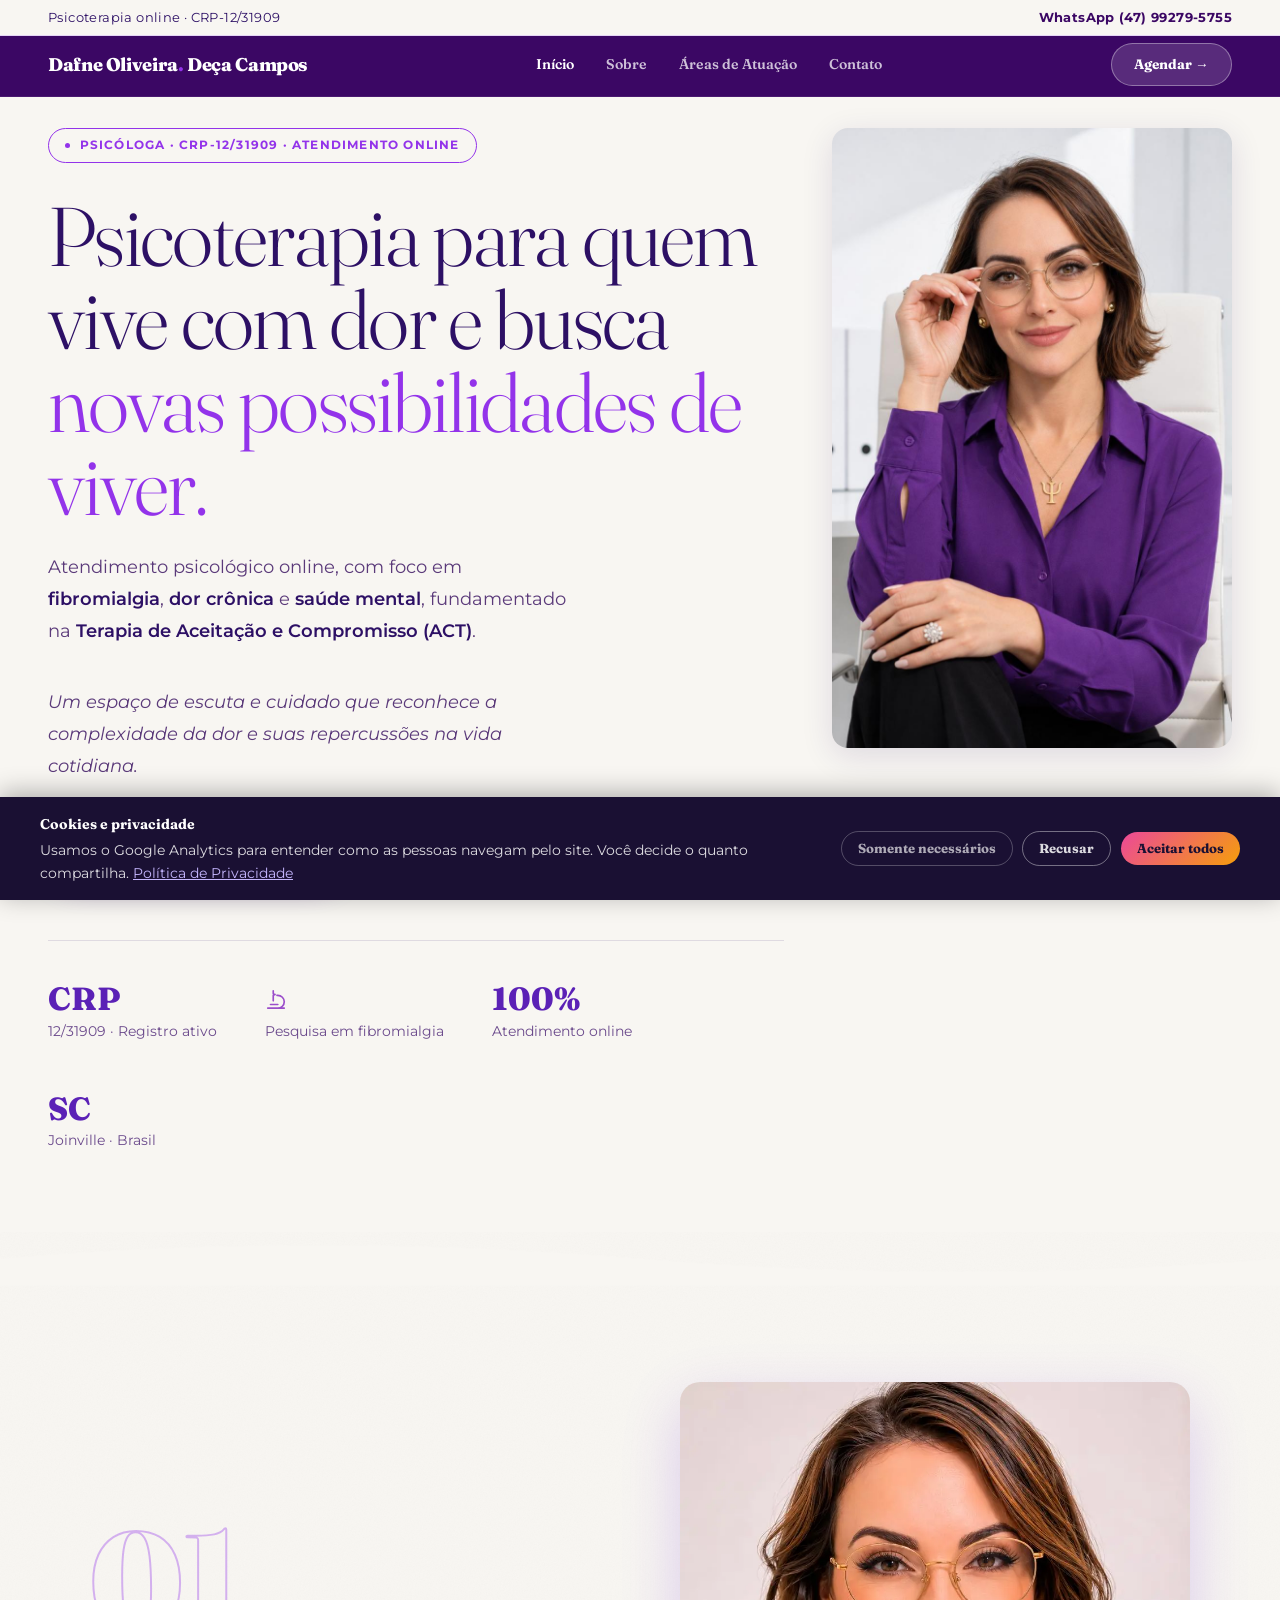
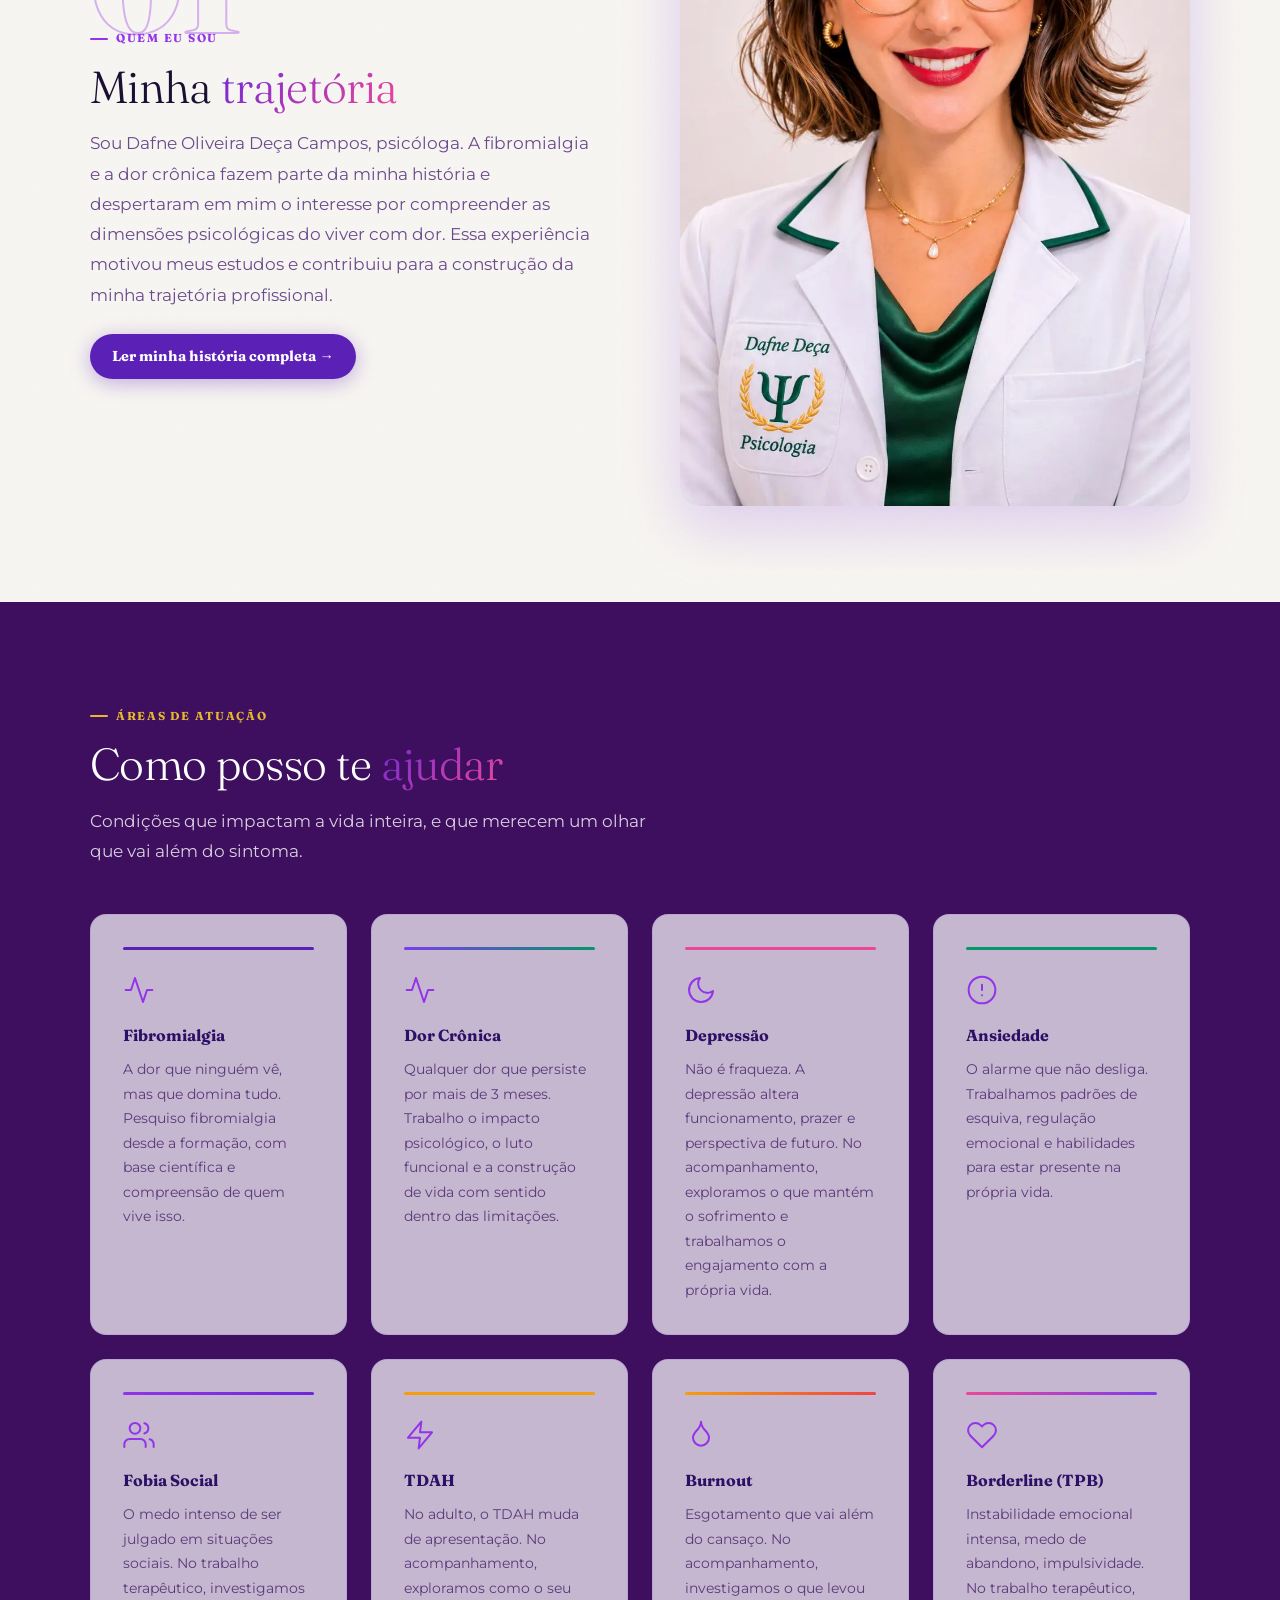
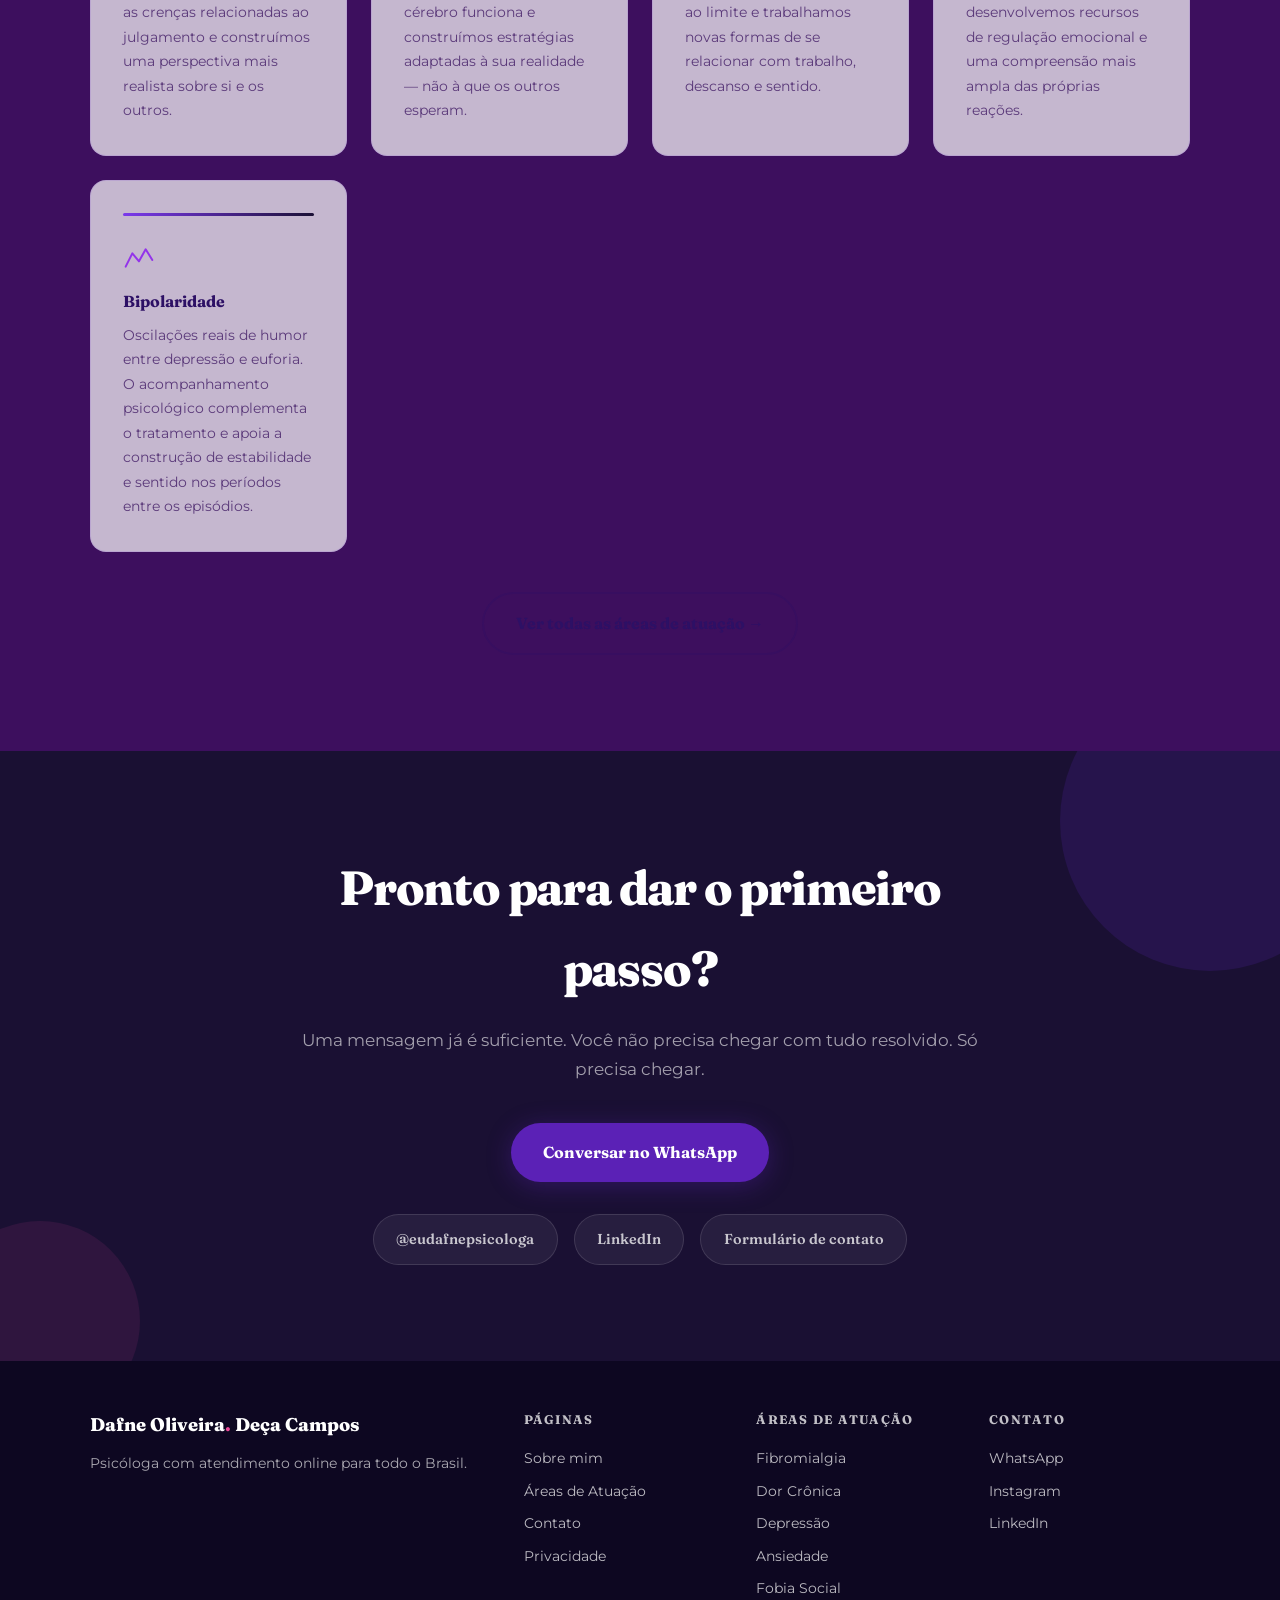
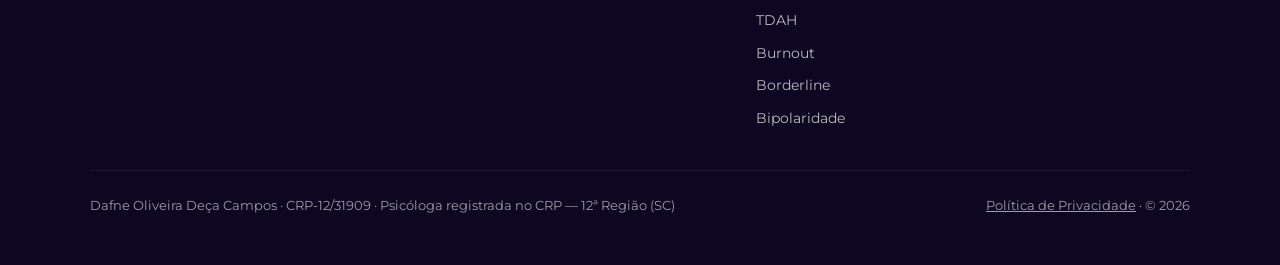
==== index.html @ 9ce2abef "style: coloca em itálico a frase 'Um espaço de escuta...' no hero" ====
<!DOCTYPE html>
<html lang="pt-BR">
<head>
  <!-- Google tag (gtag.js) — Consent Mode v2 (LGPD) -->
  <script>
    window.dataLayer = window.dataLayer || [];
    function gtag(){dataLayer.push(arguments);}
    gtag('consent', 'default', {'analytics_storage': 'denied', 'ad_storage': 'denied', 'wait_for_update': 500});
  </script>
  <script async src="https://www.googletagmanager.com/gtag/js?id=G-C1FVMWD3WG"></script>
  <script>
    gtag('js', new Date());
    gtag('config', 'G-C1FVMWD3WG');
  </script>
  <link rel="icon" type="image/x-icon" href="favicon.ico">
  <link rel="icon" type="image/svg+xml" href="favicon.svg">
  <link rel="icon" type="image/png" sizes="32x32" href="favicon-32x32.png">
  <link rel="icon" type="image/png" sizes="16x16" href="favicon-16x16.png">
  <link rel="apple-touch-icon" sizes="180x180" href="apple-touch-icon.png">
  <meta charset="UTF-8">
  <meta name="viewport" content="width=device-width, initial-scale=1.0">
  <title>Dafne Oliveira Deça Campos — Psicóloga | Dor Crônica e Saúde Mental | Atendimento Online</title>
  <meta name="description" content="Psicóloga com atendimento online para todo o Brasil.">

  <!-- ── SEO / GEO ────────────────────────────────────────── -->
  <meta name="robots" content="index, follow, max-snippet:-1, max-image-preview:large, max-video-preview:-1">
  <link rel="canonical" href="https://www.dafnepsicologa.com.br/">
  <!-- Open Graph -->
  <meta property="og:type" content="website">
  <meta property="og:url" content="https://www.dafnepsicologa.com.br/">
  <meta property="og:title" content="Dafne Oliveira Deça Campos — Psicóloga | Dor Crônica e Saúde Mental | Atendimento Online">
  <meta property="og:description" content="Psicóloga com atendimento online para todo o Brasil.">
  <meta property="og:site_name" content="Dafne Oliveira Deça Campos — Psicóloga">
  <meta property="og:locale" content="pt_BR">
  <meta property="og:image" content="https://www.dafnepsicologa.com.br/images/dafne-hero.jpg">
  <meta property="og:image:width" content="1200">
  <meta property="og:image:height" content="630">
  <meta property="og:image:alt" content="Dafne Oliveira Deça Campos, psicóloga CRP-12/31909">
  <!-- Twitter Card -->
  <meta name="twitter:card" content="summary_large_image">
  <meta name="twitter:title" content="Dafne Oliveira Deça Campos — Psicóloga | Dor Crônica e Saúde Mental | Atendimento Online">
  <meta name="twitter:description" content="Psicóloga com atendimento online para todo o Brasil.">
  <meta name="twitter:image" content="https://www.dafnepsicologa.com.br/images/dafne-hero.jpg">
  <meta name="twitter:image:alt" content="Dafne Oliveira Deça Campos, psicóloga CRP-12/31909">
  <!-- Schema.org JSON-LD -->
  <script type="application/ld+json">
[
  {
    "@context": "https://schema.org",
    "@type": "WebSite",
    "@id": "https://www.dafnepsicologa.com.br/#website",
    "url": "https://www.dafnepsicologa.com.br",
    "name": "Dafne Oliveira Deça Campos — Psicóloga",
    "description": "Psicóloga com atendimento online para todo o Brasil.",
    "inLanguage": "pt-BR",
    "publisher": {
      "@id": "https://www.dafnepsicologa.com.br/#dafne"
    }
  },
  {
    "@context": "https://schema.org",
    "@type": "Person",
    "@id": "https://www.dafnepsicologa.com.br/#dafne",
    "name": "Dafne Oliveira Deça Campos",
    "givenName": "Dafne",
    "familyName": "Deça Campos",
    "jobTitle": "Psicóloga",
    "description": "Psicóloga com atendimento online para todo o Brasil.",
    "url": "https://www.dafnepsicologa.com.br",
    "image": "https://www.dafnepsicologa.com.br/images/dafne-hero.jpg",
    "telephone": "+5547992795755",
    "address": {
      "@type": "PostalAddress",
      "addressLocality": "Joinville",
      "addressRegion": "SC",
      "addressCountry": "BR"
    },
    "areaServed": {
      "@type": "Country",
      "name": "Brasil"
    },
    "knowsAbout": [
      "Fibromialgia",
      "Dor Crônica",
      "Saúde Mental",
      "Depressão",
      "Ansiedade",
      "TDAH",
      "Burnout",
      "Transtorno de Personalidade Borderline",
      "Transtorno Bipolar"
    ],
    "hasCredential": {
      "@type": "EducationalOccupationalCredential",
      "credentialCategory": "CRP-12/31909",
      "recognizedBy": {
        "@type": "Organization",
        "name": "Conselho Regional de Psicologia — 12ª Região"
      }
    },
    "sameAs": [
      "https://www.instagram.com/eudafnepsicologa",
      "https://www.linkedin.com/in/dafne-oliveira-deca-campos"
    ]
  },
  {
    "@context": "https://schema.org",
    "@type": "MedicalBusiness",
    "@id": "https://www.dafnepsicologa.com.br/#consultorio",
    "name": "Dafne Oliveira Deça Campos — Psicóloga",
    "description": "Psicóloga com atendimento online para todo o Brasil.",
    "url": "https://www.dafnepsicologa.com.br",
    "telephone": "+5547992795755",
    "image": "https://www.dafnepsicologa.com.br/images/dafne-hero.jpg",
    "address": {
      "@type": "PostalAddress",
      "addressLocality": "Joinville",
      "addressRegion": "SC",
      "addressCountry": "BR"
    },
    "areaServed": {
      "@type": "Country",
      "name": "Brasil"
    },
    "priceRange": "$$",
    "availableService": [
      {
        "@type": "MedicalTherapy",
        "name": "Atendimento Psicológico Online"
      },
      {
        "@type": "MedicalTherapy",
        "name": "Terapia para Fibromialgia"
      },
      {
        "@type": "MedicalTherapy",
        "name": "Terapia para Dor Crônica"
      },
      {
        "@type": "MedicalTherapy",
        "name": "Terapia para Depressão e Ansiedade"
      }
    ],
    "employee": {
      "@id": "https://www.dafnepsicologa.com.br/#dafne"
    }
  },
  {
    "@context": "https://schema.org",
    "@type": "FAQPage",
    "mainEntity": [
      {
        "@type": "Question",
        "name": "Dafne Oliveira Deça Campos atende online?",
        "acceptedAnswer": {
          "@type": "Answer",
          "text": "Sim. Dafne Oliveira Deça Campos realiza atendimento psicológico online por videochamada para todo o Brasil."
        }
      },
      {
        "@type": "Question",
        "name": "Qual é o CRP da Dafne Oliveira Deça Campos?",
        "acceptedAnswer": {
          "@type": "Answer",
          "text": "CRP-12/31909, ativo desde setembro de 2026, registrado no Conselho Regional de Psicologia — 12ª Região (Santa Catarina)."
        }
      },
      {
        "@type": "Question",
        "name": "Qual é a área de atuação de Dafne Oliveira Deça Campos?",
        "acceptedAnswer": {
          "@type": "Answer",
          "text": "Dafne Oliveira Deça Campos atua com atendimento psicológico online, com foco em fibromialgia, dor crônica, ansiedade, depressão e saúde mental, utilizando abordagem fundamentada na Terapia de Aceitação e Compromisso (ACT)."
        }
      },
      {
        "@type": "Question",
        "name": "Dafne Oliveira Deça Campos trata fibromialgia?",
        "acceptedAnswer": {
          "@type": "Answer",
          "text": "Sim. Dafne Oliveira Deça Campos oferece suporte psicológico especializado para pessoas com fibromialgia, incluindo manejo da dor, fatiga, névoa mental e impacto emocional da condição."
        }
      },
      {
        "@type": "Question",
        "name": "Qual abordagem terapêutica Dafne Oliveira Deça Campos usa?",
        "acceptedAnswer": {
          "@type": "Answer",
          "text": "Dafne Oliveira Deça Campos utiliza a Terapia de Aceitação e Compromisso (ACT), com foco em flexibilidade psicológica, aceitação e ação orientada por valores."
        }
      },
      {
        "@type": "Question",
        "name": "Onde fica o consultório de Dafne Oliveira Deça Campos?",
        "acceptedAnswer": {
          "@type": "Answer",
          "text": "Dafne Oliveira Deça Campos é baseada em Joinville, Santa Catarina, e realiza atendimentos exclusivamente online para todo o Brasil."
        }
      }
    ]
  }
]
</script>
  <link rel="preconnect" href="https://fonts.googleapis.com">
  <link rel="preconnect" href="https://fonts.gstatic.com" crossorigin>
  <link rel="preload" as="style" href="https://fonts.googleapis.com/css2?family=Fraunces:opsz,wght@9..144,300;9..144,400&family=Montserrat:wght@400;500;600&display=swap" onload="this.onload=null;this.rel='stylesheet'">
  <noscript><link rel="stylesheet" href="https://fonts.googleapis.com/css2?family=Fraunces:opsz,wght@9..144,300;9..144,400&family=Montserrat:wght@400;500;600&display=swap"></noscript>
  <link rel="stylesheet" href="css/style.css">
  <style>
    /* ─── HERO ─── */
    .hero {
      min-height: 100vh;
      background: #F8F6F2;
      display: flex; align-items: center;
      padding: 8rem 3rem 5rem;
      position: relative; overflow: hidden;
    }
    .hero::before { display: none; }
    .hero-inner {
      max-width: 1280px; margin: 0 auto; width: 100%;
      position: relative; z-index: 1;
      display: flex; align-items: flex-start; gap: 3rem;
    }
    .hero-content { flex: 1 1 55%; min-width: 0; }
    .hero-photo {
      flex: 0 0 400px; max-width: 400px;
      position: relative;
    }
    .hero-photo-wrap {
      position: relative; z-index: 1;
    }
    .hero-photo-wrap img {
      width: 100%; height: auto; display: block;
      object-fit: cover;
      border-radius: 16px;
      box-shadow: 0 8px 32px rgba(45,16,101,0.12);
    }
    .hero-title-row {
      display: flex; align-items: center; gap: 2rem;
      margin-bottom: 0;
    }
    .hero-title-row h1 { margin-bottom: 1.5rem; }
    .hero-eyebrow {
      display: inline-flex; align-items: center; gap: 0.6rem;
      background: transparent; border: 1.5px solid var(--c-gold);
      color: var(--c-gold); font-size: 0.75rem; font-weight: 700;
      letter-spacing: 0.1em; text-transform: uppercase;
      padding: 0.38rem 1rem; border-radius: 99px; margin-bottom: 2rem;
    }
    .hero-eyebrow::before { content:''; width:5px; height:5px; background:var(--c-gold); border-radius:50%; }
    .hero h1 {
      font-family: var(--f-heading); font-weight: 300;
      font-size: clamp(3.2rem, 6.5vw, 5.5rem);
      letter-spacing: -0.02em; line-height: 1.0;
      color: #2D1065; margin-bottom: 1.5rem;
      max-width: 820px;
    }
    .hero h1 em {
      font-style: normal;
      color: #9333EA;
    }
    .hero-quote {
      font-size: 1.15rem; color: #5B3A7A;
      max-width: 580px; line-height: 1.8; margin-bottom: 2.5rem;
      border-left: 3px solid var(--c-gold);
      padding-left: 1.25rem;
      font-style: italic;
    }
    .hero-actions { display: flex; gap: 1rem; flex-wrap: wrap; margin-bottom: 3.5rem; }
    .hero-stats {
      display: flex; gap: 3rem; flex-wrap: wrap;
      padding-top: 2.5rem;
      border-top: 1px solid rgba(45,16,101,0.12);
    }
    .hero-stat {}
    .hero-stat-num {
      font-family: var(--f-heading); font-weight: 800; font-size: 2rem;
      color: #5B21B6; display: block; line-height: 1.1;
    }
    .hero-stat-label { font-size: 0.85rem; color: #6B4A8C; margin-top: 0.2rem; }
    .hero-sub {
      font-size: 1.1rem; color: #5B3A7A;
      max-width: 520px; line-height: 1.8; margin-bottom: 2.5rem;
    }
    .hero-sub strong { color: #2D1065; font-weight: 600; }

    /* ─── IDENTIDADE ─── */
    .identidade-grid {
      display: grid; grid-template-columns: 1fr 1fr;
      gap: 5rem; align-items: center;
    }
    .identidade-foto picture { display: block; }
    .identidade-foto img {
      width: 100%; height: auto; border-radius: 20px;
      box-shadow: var(--s-lg);
      display: block;
    }
    .big-num {
      font-family: var(--f-heading); font-weight: 800; font-size: 9rem;
      line-height: 1; color: transparent;
      -webkit-text-stroke: 2px var(--c-gold);
      opacity: 0.35;
      user-select: none; margin-bottom: -2rem;
    }
    .identidade-card {
      background: var(--c-white); border-radius: var(--r-lg);
      border: 1px solid var(--c-border); padding: 2.5rem;
      box-shadow: var(--s-sm);
    }
    .identidade-card p { color: var(--c-muted); margin-bottom: 1rem; }
    .identidade-card p:last-child { margin-bottom: 0; }
    .identidade-card strong { color: var(--c-text); }
    .pills-row { margin-top: 1.5rem; display: flex; flex-wrap: wrap; gap: 0.4rem; }

    /* ─── ESPECIALIDADES ─── */
    .esp-grid {
      display: grid; grid-template-columns: repeat(auto-fit, minmax(240px, 1fr));
      gap: 1.5rem; margin-top: 3rem;
    }
    .esp-card {
      background: rgba(255,255,255,0.7);
      border: 1px solid rgba(109,40,217,0.12);
      border-radius: var(--r-md); padding: 2rem;
      transition: transform 0.25s, background 0.25s;
    }
    .esp-card:hover { transform: translateY(-4px); background: rgba(255,255,255,0.95); }
    .esp-icon { width: 2rem; height: 2rem; margin-bottom: 1rem; display: block; color: #9333EA; }
    .esp-title {
      font-family: var(--f-heading); font-weight: 700; font-size: 1rem;
      color: #2D1065; margin-bottom: 0.5rem;
    }
    .esp-desc { font-size: 0.9rem; color: #5B3A7A; line-height: 1.7; }
    .esp-card .pill { margin-top: 1rem; }
    .esp-card:nth-child(1) .esp-icon-bar { background: var(--c-violet); }
    .esp-card:nth-child(2) .esp-icon-bar { background: var(--c-pink); }
    .esp-card:nth-child(3) .esp-icon-bar { background: var(--c-emerald); }
    .esp-card:nth-child(4) .esp-icon-bar { background: var(--c-amber); }
    .esp-icon-bar { height: 3px; border-radius: 2px; margin-bottom: 1.5rem; }

    /* ─── METODOLOGIA TEASER ─── */
    .metod-steps {
      display: grid; grid-template-columns: repeat(5, 1fr);
      gap: 1.5rem; margin-top: 3rem;
    }
    .metod-step { text-align: center; }
    .metod-letter {
      width: 3.5rem; height: 3.5rem; border-radius: 50%;
      display: flex; align-items: center; justify-content: center;
      font-family: var(--f-heading); font-weight: 800; font-size: 1.4rem;
      color: white; margin: 0 auto 1rem;
    }
    .metod-step:nth-child(1) .metod-letter { background: var(--g-primary); }
    .metod-step:nth-child(2) .metod-letter { background: linear-gradient(135deg,#7C3AED,#EC4899); }
    .metod-step:nth-child(3) .metod-letter { background: var(--g-cool); }
    .metod-step:nth-child(4) .metod-letter { background: linear-gradient(135deg,#EC4899,#F59E0B); }
    .metod-step:nth-child(5) .metod-letter { background: var(--g-warm); }
    .metod-word {
      font-family: var(--f-heading); font-weight: 700; font-size: 0.85rem;
      color: var(--c-dark); margin-bottom: 0.3rem;
    }
    .metod-desc { font-size: 0.82rem; color: var(--c-muted); line-height: 1.6; }

    /* ─── STORYTELLING ─── */
    .story-section { background: var(--g-primary); padding: 6rem 3rem; }
    .story-inner {
      max-width: 800px; margin: 0 auto; text-align: center;
    }
    .story-section blockquote {
      font-family: var(--f-heading); font-weight: 700;
      font-size: clamp(1.4rem, 3vw, 2.2rem);
      color: var(--c-white); line-height: 1.4;
      letter-spacing: -0.01em; margin: 2rem 0;
    }
    .story-section blockquote em {
      font-style: normal; color: #FDE68A;
    }
    .story-sub { color: rgba(255,255,255,0.95); font-size: 1rem; }
    .story-sig {
      margin-top: 2.5rem; display: inline-flex; align-items: center; gap: 1rem;
      background: rgba(255,255,255,0.1); border-radius: var(--r-xl);
      padding: 0.75rem 1.5rem;
    }
    .story-sig span { color: var(--c-white); font-family: var(--f-heading); font-weight: 700; font-size: 0.95rem; }
    .story-sig small { color: rgba(255,255,255,0.95); font-size: 0.8rem; display: block; }

    /* ─── CTA ─── */
    .cta-section {
      background: var(--c-dark); padding: 6rem 3rem; text-align: center;
      position: relative; overflow: hidden;
    }
    .cta-section::before {
      content: ''; position: absolute; top: -80px; right: -80px;
      width: 300px; height: 300px; background: rgba(109,40,217,0.15); border-radius: 50%;
    }
    .cta-section::after {
      content: ''; position: absolute; bottom: -60px; left: -60px;
      width: 200px; height: 200px; background: rgba(236,72,153,0.1); border-radius: 50%;
    }
    .cta-inner { max-width: 700px; margin: 0 auto; position: relative; z-index: 1; }
    .cta-section h2 {
      font-family: var(--f-heading); font-weight: 800;
      font-size: clamp(2rem, 4vw, 3rem); letter-spacing: -0.025em;
      color: var(--c-white); margin-bottom: 1rem;
    }
    .cta-section p { color: rgba(255,255,255,0.6); font-size: 1.05rem; margin-bottom: 2.5rem; }
    .cta-links { display: flex; justify-content: center; gap: 1rem; flex-wrap: wrap; }
    .cta-link {
      display: inline-flex; align-items: center; gap: 0.6rem;
      background: rgba(255,255,255,0.06); border: 1px solid rgba(255,255,255,0.12);
      color: rgba(255,255,255,0.75); padding: 0.75rem 1.4rem;
      border-radius: var(--r-xl); text-decoration: none;
      font-family: var(--f-heading); font-weight: 600; font-size: 0.9rem;
      transition: background 0.2s, border-color 0.2s;
    }
    .cta-link:hover { background: rgba(255,255,255,0.1); border-color: rgba(255,255,255,0.25); color: white; }

    /* ─── RESPONSIVE ─── */
    @media (max-width: 860px) {
      .hero { padding: 7rem 1.5rem 4rem; }
      .hero-ribbon-wrap { display: none; }
      /* Hero — foto esconde, texto centralizado */
      .hero-inner { flex-direction: column; gap: 2rem; }
      .hero-photo { display: none; }
      .hero-content { text-align: center; }
      .hero h1 { max-width: 100%; }
      .hero-sub { max-width: 100%; }
      .hero-eyebrow { margin: 0 auto 2rem; }
      .hero-actions { justify-content: center; }
      .hero-stats { justify-content: center; }
      /* Identidade — centraliza texto quando grid empilha */
      .identidade-grid { grid-template-columns: 1fr; gap: 2rem; }
      .identidade-grid > div:first-child { text-align: center; }
      .big-num { font-size: 6rem; text-align: center; }
      .identidade-foto { margin: 0 auto; max-width: 420px; }
      .metod-steps { grid-template-columns: repeat(3,1fr); gap: 1rem; }
      .story-section { padding: 4rem 1.5rem; }
      .cta-section { padding: 4rem 1.5rem; }
    }
    @media (max-width: 600px) {
      .hero-stats { gap: 2rem; }
      .metod-steps { grid-template-columns: 1fr 1fr; }
    }
  </style>
</head>
<body>
<a href="#main-content" class="skip-link">Pular para o conteúdo principal</a>

<!-- TOPBAR -->
<div class="topbar">
  <span>Psicoterapia online · CRP-12/31909</span>
  <a href="https://wa.me/5547992795755">WhatsApp (47) 99279-5755</a>
</div>

<!-- NAV -->
<nav>
  <a href="index.html" class="nav-logo">Dafne Oliveira<span>.</span> Deça Campos</a>
  <button class="nav-hamburger" aria-label="Menu" onclick="this.closest('nav').classList.toggle('nav-open')"><span></span><span></span><span></span></button>
  <div class="nav-links">
    <a href="index.html" class="active">Início</a>
    <a href="sobre.html">Sobre</a>
    <a href="especialidades.html">Áreas de Atuação</a>
    <a href="contato.html">Contato</a>
    <a href="https://wa.me/5547992795755" class="nav-mobile-cta">Agendar consulta →</a>
  </div>
  <a href="https://wa.me/5547992795755" class="nav-cta">Agendar →</a>
</nav>
<main id="main-content" tabindex="-1">

<!-- HERO — STORYTELLING -->
<section class="hero">
  <div class="hero-inner">

    <!-- coluna esquerda: texto -->
    <div class="hero-content">
      <div class="hero-eyebrow">Psicóloga · CRP-12/31909 · Atendimento Online</div>
      <div class="hero-title-row">
        <h1>
          Psicoterapia para quem vive com dor e busca <em>novas possibilidades de viver.</em>
        </h1>
      </div>
      <p class="hero-sub">
        Atendimento psicológico online, com foco em <strong>fibromialgia</strong>, <strong>dor crônica</strong> e <strong>saúde mental</strong>, fundamentado na <strong>Terapia de Aceitação e Compromisso (ACT)</strong>.
      </p>
      <p class="hero-sub">
        <em>Um espaço de escuta e cuidado que reconhece a complexidade da dor e suas repercussões na vida cotidiana.</em>
      </p>
      <div class="hero-actions">
        <a href="https://wa.me/5547992795755" class="btn btn-primary">Quero agendar uma conversa</a>
        <a href="sobre.html" class="btn btn-outline">Minha história →</a>
      </div>
      <div class="hero-stats">
        <div class="hero-stat">
          <span class="hero-stat-num">CRP</span>
          <div class="hero-stat-label">12/31909 · Registro ativo</div>
        </div>
        <div class="hero-stat">
          <span class="hero-stat-num" style="-webkit-text-fill-color:initial;color:#9B4DCA"><svg width="22" height="22" viewBox="0 0 24 24" fill="none" stroke="currentColor" stroke-width="1.8" stroke-linecap="round" stroke-linejoin="round"><path d="M6 18h8M3 22h18M14 22a7 7 0 1 0 0-14h-1"/><path d="M9 14v-3M9 3v3l2 1-2 1v3"/></svg></span>
          <div class="hero-stat-label">Pesquisa em fibromialgia</div>
        </div>
        <div class="hero-stat">
          <span class="hero-stat-num">100%</span>
          <div class="hero-stat-label">Atendimento online</div>
        </div>
        <div class="hero-stat">
          <span class="hero-stat-num">SC</span>
          <div class="hero-stat-label">Joinville · Brasil</div>
        </div>
      </div>
    </div><!-- /hero-content -->

    <!-- coluna direita: foto -->
    <div class="hero-photo">
      <div class="hero-photo-wrap">
        <img
          src="assets/fotos/dafne-foto-profissional-roxa.jpg"
          alt="Dafne Oliveira Deça Campos, psicóloga CRP-12/31909"
          width="400" height="533"
          loading="eager"
        >
      </div>
    </div><!-- /hero-photo -->

  </div><!-- /hero-inner -->
</section>

<!-- WAVE -->
<div class="wave">
  <svg viewBox="0 0 1440 60" fill="none" xmlns="http://www.w3.org/2000/svg" preserveAspectRatio="none">
    <path d="M0,60 L0,30 Q360,0 720,30 Q1080,60 1440,30 L1440,60 Z" fill="#F8F6F2"/>
  </svg>
</div>

<!-- QUEM É DAFNE -->
<section class="section" id="sobre">
  <div class="section-inner">
    <div class="identidade-grid">
      <div>
        <div class="big-num">01</div>
        <span class="section-tag">Quem eu sou</span>
        <h2 class="section-title">Minha <em>trajetória</em></h2>
        <p style="color:var(--c-muted); margin-bottom:1.5rem; font-size:1.05rem; line-height:1.8;">
          Sou Dafne Oliveira Deça Campos, psicóloga. A fibromialgia e a dor crônica fazem parte da minha história e despertaram em mim o interesse por compreender as dimensões psicológicas do viver com dor. Essa experiência motivou meus estudos e contribuiu para a construção da minha trajetória profissional.
        </p>
        <a href="sobre.html" class="btn btn-violet btn-sm">Ler minha história completa →</a>
      </div>
      <div class="identidade-foto">
        <picture>
          <source srcset="images/dafne-hero.webp" type="image/webp">
          <img src="images/dafne-hero.jpg" alt="Dafne Oliveira Deça Campos, psicóloga com foco em fibromialgia e dor crônica" width="901" height="1280">
        </picture>
      </div>
    </div>
  </div>
</section>

<!-- ESPECIALIDADES -->
<section class="section section-dark" style="background:#3D0F5E">
  <div class="section-inner">
    <span class="section-tag">Áreas de Atuação</span>
    <h2 class="section-title">Como posso te <em>ajudar</em></h2>
    <p class="section-body" style="max-width:560px">Condições que impactam a vida inteira, e que merecem um olhar que vai além do sintoma.</p>
    <div class="esp-grid">
      <div class="esp-card">
        <div class="esp-icon-bar"></div>
        <span class="esp-icon"><svg viewBox="0 0 24 24" fill="none" stroke="currentColor" stroke-width="1.5" stroke-linecap="round" stroke-linejoin="round"><polyline points="22 12 18 12 15 21 9 3 6 12 2 12"/></svg></span>
        <div class="esp-title">Fibromialgia</div>
        <p class="esp-desc">A dor que ninguém vê, mas que domina tudo. Pesquiso fibromialgia desde a formação, com base científica e compreensão de quem vive isso.</p>
      </div>
      <div class="esp-card">
        <div class="esp-icon-bar" style="background:linear-gradient(135deg,#7C3AED,#059669)"></div>
        <span class="esp-icon"><svg viewBox="0 0 24 24" fill="none" stroke="currentColor" stroke-width="1.5" stroke-linecap="round" stroke-linejoin="round"><path d="M22 12h-4l-3 9L9 3l-3 9H2"/></svg></span>
        <div class="esp-title">Dor Crônica</div>
        <p class="esp-desc">Qualquer dor que persiste por mais de 3 meses. Trabalho o impacto psicológico, o luto funcional e a construção de vida com sentido dentro das limitações.</p>
      </div>
      <div class="esp-card">
        <div class="esp-icon-bar" style="background:var(--c-pink)"></div>
        <span class="esp-icon"><svg viewBox="0 0 24 24" fill="none" stroke="currentColor" stroke-width="1.5" stroke-linecap="round" stroke-linejoin="round"><path d="M21 12.79A9 9 0 1 1 11.21 3 7 7 0 0 0 21 12.79z"/></svg></span>
        <div class="esp-title">Depressão</div>
        <p class="esp-desc">Não é fraqueza. A depressão altera funcionamento, prazer e perspectiva de futuro. No acompanhamento, exploramos o que mantém o sofrimento e trabalhamos o engajamento com a própria vida.</p>
      </div>
      <div class="esp-card">
        <div class="esp-icon-bar" style="background:var(--c-emerald)"></div>
        <span class="esp-icon"><svg viewBox="0 0 24 24" fill="none" stroke="currentColor" stroke-width="1.5" stroke-linecap="round" stroke-linejoin="round"><circle cx="12" cy="12" r="10"/><line x1="12" y1="8" x2="12" y2="12"/><line x1="12" y1="16" x2="12.01" y2="16"/></svg></span>
        <div class="esp-title">Ansiedade</div>
        <p class="esp-desc">O alarme que não desliga. Trabalhamos padrões de esquiva, regulação emocional e habilidades para estar presente na própria vida.</p>
      </div>
      <div class="esp-card">
        <div class="esp-icon-bar" style="background:linear-gradient(135deg,#9333EA,#6D28D9)"></div>
        <span class="esp-icon"><svg viewBox="0 0 24 24" fill="none" stroke="currentColor" stroke-width="1.5" stroke-linecap="round" stroke-linejoin="round"><path d="M17 21v-2a4 4 0 0 0-4-4H5a4 4 0 0 0-4 4v2"/><circle cx="9" cy="7" r="4"/><path d="M23 21v-2a4 4 0 0 0-3-3.87"/><path d="M16 3.13a4 4 0 0 1 0 7.75"/></svg></span>
        <div class="esp-title">Fobia Social</div>
        <p class="esp-desc">O medo intenso de ser julgado em situações sociais. No trabalho terapêutico, investigamos as crenças relacionadas ao julgamento e construímos uma perspectiva mais realista sobre si e os outros.</p>
      </div>
      <div class="esp-card">
        <div class="esp-icon-bar" style="background:var(--c-amber)"></div>
        <span class="esp-icon"><svg viewBox="0 0 24 24" fill="none" stroke="currentColor" stroke-width="1.5" stroke-linecap="round" stroke-linejoin="round"><polygon points="13 2 3 14 12 14 11 22 21 10 12 10 13 2"/></svg></span>
        <div class="esp-title">TDAH</div>
        <p class="esp-desc">No adulto, o TDAH muda de apresentação. No acompanhamento, exploramos como o seu cérebro funciona e construímos estratégias adaptadas à sua realidade — não à que os outros esperam.</p>
      </div>
      <div class="esp-card">
        <div class="esp-icon-bar" style="background:linear-gradient(135deg,#F59E0B,#EF4444)"></div>
        <span class="esp-icon"><svg viewBox="0 0 24 24" fill="none" stroke="currentColor" stroke-width="1.5" stroke-linecap="round" stroke-linejoin="round"><path d="M12 2c0 6-6 7-6 12a6 6 0 0 0 12 0c0-5-6-6-6-12z"/></svg></span>
        <div class="esp-title">Burnout</div>
        <p class="esp-desc">Esgotamento que vai além do cansaço. No acompanhamento, investigamos o que levou ao limite e trabalhamos novas formas de se relacionar com trabalho, descanso e sentido.</p>
      </div>
      <div class="esp-card">
        <div class="esp-icon-bar" style="background:linear-gradient(135deg,#EC4899,#7C3AED)"></div>
        <span class="esp-icon"><svg viewBox="0 0 24 24" fill="none" stroke="currentColor" stroke-width="1.5" stroke-linecap="round" stroke-linejoin="round"><path d="M20.84 4.61a5.5 5.5 0 0 0-7.78 0L12 5.67l-1.06-1.06a5.5 5.5 0 0 0-7.78 7.78l1.06 1.06L12 21.23l7.78-7.78 1.06-1.06a5.5 5.5 0 0 0 0-7.78z"/></svg></span>
        <div class="esp-title">Borderline (TPB)</div>
        <p class="esp-desc">Instabilidade emocional intensa, medo de abandono, impulsividade. No trabalho terapêutico, desenvolvemos recursos de regulação emocional e uma compreensão mais ampla das próprias reações.</p>
      </div>
      <div class="esp-card">
        <div class="esp-icon-bar" style="background:linear-gradient(135deg,#7C3AED,#1A1033)"></div>
        <span class="esp-icon"><svg viewBox="0 0 24 24" fill="none" stroke="currentColor" stroke-width="1.5" stroke-linecap="round" stroke-linejoin="round"><polyline points="2 20 7 10 12 16 17 7 22 15"/></svg></span>
        <div class="esp-title">Bipolaridade</div>
        <p class="esp-desc">Oscilações reais de humor entre depressão e euforia. O acompanhamento psicológico complementa o tratamento e apoia a construção de estabilidade e sentido nos períodos entre os episódios.</p>
      </div>
    </div>
    <div style="text-align:center; margin-top:2.5rem;">
      <a href="especialidades.html" class="btn btn-outline">Ver todas as áreas de atuação →</a>
    </div>
  </div>
</section>

<!-- CTA FINAL -->
<section class="cta-section">
  <div class="cta-inner">
    <h2>Pronto para dar o primeiro passo?</h2>
    <p>Uma mensagem já é suficiente. Você não precisa chegar com tudo resolvido. Só precisa chegar.</p>
    <a href="https://wa.me/5547992795755" class="btn btn-primary" style="margin-bottom:2rem; display:inline-flex;">
      Conversar no WhatsApp
    </a>
    <div class="cta-links">
      <a href="https://www.instagram.com/eudafnepsicologa/" class="cta-link">@eudafnepsicologa</a>
      <a href="https://linkedin.com/in/dafne-oliveira-deca-campos" class="cta-link">LinkedIn</a>
      <a href="contato.html" class="cta-link">Formulário de contato</a>
    </div>
  </div>
</section>

<!-- FOOTER -->
</main>
<footer>
  <div class="footer-inner">
    <div>
      <span class="footer-brand">Dafne Oliveira<span>.</span> Deça Campos</span>
      <p class="footer-desc">Psicóloga com atendimento online para todo o Brasil.</p>
    </div>
    <div class="footer-col">
      <h3>Páginas</h3>
      <a href="sobre.html">Sobre mim</a>
      <a href="especialidades.html">Áreas de Atuação</a>
      <a href="contato.html">Contato</a>
      <a href="privacidade.html">Privacidade</a>
    </div>
    <div class="footer-col">
      <h3>Áreas de Atuação</h3>
      <a href="especialidades.html#fibromialgia">Fibromialgia</a>
      <a href="especialidades.html#dor-cronica">Dor Crônica</a>
      <a href="especialidades.html#depressao">Depressão</a>
      <a href="especialidades.html#ansiedade">Ansiedade</a>
      <a href="especialidades.html#fobia-social">Fobia Social</a>
      <a href="especialidades.html#tdah">TDAH</a>
      <a href="especialidades.html#burnout">Burnout</a>
      <a href="especialidades.html#personalidade-tpb">Borderline</a>
      <a href="especialidades.html#bipolaridade">Bipolaridade</a>
    </div>
    <div class="footer-col">
      <h3>Contato</h3>
      <a href="https://wa.me/5547992795755">WhatsApp</a>
      <a href="https://www.instagram.com/eudafnepsicologa/">Instagram</a>
      <a href="https://linkedin.com/in/dafne-oliveira-deca-campos">LinkedIn</a>
    </div>
  </div>
  <div class="footer-bottom">
    <span class="footer-crp">Dafne Oliveira Deça Campos · CRP-12/31909 · Psicóloga registrada no CRP — 12ª Região (SC)</span>
    <span class="footer-crp"><a href="privacidade.html" style="color:inherit; text-decoration:underline">Política de Privacidade</a> · © 2026</span>
  </div>
</footer>

<script type="speculationrules">{"prefetch":[{"source":"document","where":{"href_matches":"/*.html"},"eagerness":"moderate"}]}</script>
<script>document.querySelectorAll(".nav-links a").forEach(a=>a.addEventListener("click",()=>a.closest("nav").classList.remove("nav-open")));</script>
  <script src="js/cookie-consent.js" defer></script>
  <script src="js/analytics-events.js" defer></script>
</body>
</html>
---- css/style.css ----
/* ═══════════════════════════════════════════════════════════
   SISTEMA DE DESIGN — DAFNE DEÇA
   Use estas variáveis em TODOS os materiais:
   site · posts · PDFs · apresentações · e-mails · stories
   ═══════════════════════════════════════════════════════════ */
:root {
  /* CORES PRINCIPAIS */
  --c-violet:   #5B21B6;   /* roxo fibromialgia */
  --c-pink:     #EC4899;   /* calor, conexão, humanidade */
  --c-emerald:  #059669;   /* saúde, crescimento, esperança */
  --c-amber:    #F59E0B;   /* energia, atenção, destaque */

  /* CORES NEUTRAS */
  --c-dark:     #1A1033;   /* fundo escuro */
  --c-bg:       #F8F6F2;   /* branco gelo — papel */
  --c-surface:  #EDE9FF;   /* lilás suave para cards */
  --c-text:     #2D1065;   /* texto principal roxo escuro */
  --c-muted:    #6B4A8C;   /* texto secundário */
  --c-border:   #E5D5F5;   /* bordas */
  --c-white:    #FFFFFF;
  --c-gold:     #9333EA;   /* roxo destaque (era dourado) */

  /* GRADIENTES */
  --g-primary:  linear-gradient(135deg, #5B21B6 0%, #7C3AED 100%);
  --g-warm:     linear-gradient(135deg, #EC4899 0%, #F59E0B 100%);
  --g-cool:     linear-gradient(135deg, #6D28D9 0%, #EC4899 100%);
  --g-dark:     linear-gradient(160deg, #1A1033 0%, #0D0721 100%);
  --g-hero:     linear-gradient(160deg, #0D0721 0%, #1A0A3B 50%, #1A1033 100%);

  /* TIPOGRAFIA */
  --f-heading:  'Fraunces', Georgia, serif;
  --f-body:     'Montserrat', system-ui, sans-serif;

  /* ESPAÇAMENTO */
  --r-sm:  8px;
  --r-md:  16px;
  --r-lg:  24px;
  --r-xl:  40px;

  /* SOMBRAS */
  --s-sm:  0 2px 8px rgba(109,40,217,.10);
  --s-md:  0 8px 32px rgba(109,40,217,.15);
  --s-lg:  0 20px 60px rgba(109,40,217,.20);
}

/* ─── RESET ─── */
*, *::before, *::after { box-sizing: border-box; margin: 0; padding: 0; }
html { scroll-behavior: smooth; }
body {
  font-family: var(--f-body);
  background-color: var(--c-bg);
  background-image: url("data:image/svg+xml,%3Csvg xmlns='http://www.w3.org/2000/svg' width='200' height='200'%3E%3Cfilter id='n'%3E%3CfeTurbulence type='fractalNoise' baseFrequency='0.72' numOctaves='4' stitchTiles='stitch'/%3E%3CfeColorMatrix type='saturate' values='0'/%3E%3C/filter%3E%3Crect width='200' height='200' filter='url(%23n)' opacity='0.038'/%3E%3C/svg%3E");
  color: var(--c-text);
  line-height: 1.7;
  overflow-x: hidden;
}
img { max-width: 100%; display: block; }
a { color: inherit; }

/* ─── SKIP TO CONTENT (acessibilidade) ─── */
.skip-link {
  position: absolute;
  width: 1px; height: 1px;
  padding: 0; margin: -1px;
  overflow: hidden;
  clip: rect(0, 0, 0, 0);
  white-space: nowrap;
  border: 0;
  z-index: 999;
  background: var(--c-violet);
  color: var(--c-white);
  font-family: var(--f-heading);
  font-weight: 700;
  font-size: 0.9rem;
  text-decoration: none;
  border-radius: var(--r-sm);
}
.skip-link:focus {
  position: fixed;
  top: 0.75rem; left: 0.75rem;
  width: auto; height: auto;
  overflow: visible;
  clip: auto;
  white-space: normal;
  padding: 0.5rem 1.25rem;
}

/* ─── NAV ─── */
.nav-mobile-cta { display: none; }
/* ── TOPBAR ─────────────────────────────────────────────── */
.topbar {
  position: fixed; top: 0; left: 0; right: 0; z-index: 101;
  background: var(--c-bg);
  color: var(--c-text);
  font-size: 0.82rem; letter-spacing: 0.03em;
  padding: 0.4rem 3rem;
  display: flex; justify-content: space-between; align-items: center;
  border-bottom: 1px solid var(--c-border);
}
.topbar a { color: #3B0764; text-decoration: none; transition: color 0.2s; font-weight: 700; }
.topbar a:hover { color: var(--c-violet); }
@media (max-width: 900px) { .topbar { display: none; } }

nav {
  position: fixed; top: 33px; left: 0; right: 0; z-index: 100;
  display: flex; justify-content: space-between; align-items: center;
  padding: 0.65rem 3rem;
  background: #3B0764;
  border-bottom: 1px solid rgba(255,255,255,0.08);
}
.nav-logo {
  font-family: var(--f-heading); font-weight: 800; font-size: 1.15rem;
  color: #fff; text-decoration: none; letter-spacing: -0.02em;
}
.nav-logo span { color: var(--c-gold); }
.nav-links { display: flex; align-items: center; gap: 2rem; }
.nav-links a {
  font-family: var(--f-heading); font-size: 0.88rem; font-weight: 600;
  color: rgba(255,255,255,0.75); text-decoration: none;
  transition: color 0.2s;
}
.nav-links a:hover, .nav-links a.active { color: #fff; }
.nav-cta {
  background: rgba(255,255,255,0.15); color: #fff;
  border: 1px solid rgba(255,255,255,0.35);
  padding: 0.55rem 1.4rem; border-radius: var(--r-xl);
  text-decoration: none; font-family: var(--f-heading);
  font-weight: 700; font-size: 0.85rem;
  transition: opacity 0.2s, transform 0.2s, background 0.2s;
  white-space: nowrap;
}
.nav-cta:hover { opacity: 0.88; transform: translateY(-1px); }

/* ─── BOTÕES ─── */
.btn {
  display: inline-flex; align-items: center; gap: 0.5rem;
  padding: 1rem 2rem; border-radius: var(--r-xl);
  font-family: var(--f-heading); font-weight: 700; font-size: 1rem;
  text-decoration: none; cursor: pointer; border: none;
  transition: transform 0.2s, box-shadow 0.2s, opacity 0.2s;
}
.btn:hover { transform: translateY(-2px); }
.btn-primary {
  background: #5B21B6; color: #fff;
  box-shadow: 0 4px 24px rgba(91,33,182,0.35);
}
.btn-primary:hover { box-shadow: 0 8px 32px rgba(91,33,182,0.50); }
.btn-outline {
  background: transparent; border: 2px solid rgba(45,16,101,0.3);
  color: #2D1065;
}
.btn-outline:hover { border-color: rgba(45,16,101,0.6); }
.btn-violet {
  background: #5B21B6; color: #fff;
  box-shadow: 0 4px 20px rgba(91,33,182,0.35);
}
.btn-sm { padding: 0.65rem 1.4rem; font-size: 0.9rem; }

/* ─── SEÇÕES ─── */
.section { padding: 6rem 3rem; }
.section-dark { background: var(--c-dark); }
.section-inner { max-width: 1100px; margin: 0 auto; }
.section-tag {
  font-family: var(--f-heading); font-weight: 700; font-size: 0.72rem;
  letter-spacing: 0.15em; text-transform: uppercase; color: var(--c-gold);
  margin-bottom: 0.75rem; display: inline-flex; align-items: center; gap: 0.5rem;
}
.section-tag::before {
  content: '';
  display: inline-block; width: 18px; height: 2px;
  background: var(--c-gold); border-radius: 2px; flex-shrink: 0;
}
.section-dark .section-tag { color: #E5B830; }
.section-dark .section-tag::before { background: #E5B830; }
.section-title {
  font-family: var(--f-heading); font-weight: 300;
  font-size: clamp(1.9rem, 3.5vw, 2.8rem);
  letter-spacing: -0.015em; line-height: 1.15;
  color: var(--c-dark); margin-bottom: 1rem;
}
.section-dark .section-title { color: var(--c-white); }
.section-title em {
  font-style: normal;
  background: var(--g-cool);
  -webkit-background-clip: text; -webkit-text-fill-color: transparent;
  background-clip: text;
}
.section-body { font-size: 1.05rem; color: var(--c-muted); line-height: 1.8; }
.section-dark .section-body { color: rgba(255,255,255,0.80); }
.center { text-align: center; }
.center .section-body { max-width: 600px; margin: 0 auto; }

/* ─── WAVE DIVIDER ─── */
.wave { display: block; width: 100%; overflow: hidden; line-height: 0; }
.wave svg { display: block; width: 100%; }

/* ─── PAGE HEADER (inner pages) ─── */
.page-header {
  background: var(--g-hero);
  padding: 9rem 3rem 5rem;
  text-align: center;
  position: relative; overflow: hidden;
}
.page-header::before {
  content: '';
  position: absolute; top: -150px; right: -150px;
  width: 500px; height: 500px;
  background: radial-gradient(circle, rgba(109,40,217,0.3) 0%, transparent 70%);
  pointer-events: none;
}
.page-header h1 {
  font-family: var(--f-heading); font-weight: 300;
  font-size: clamp(2.2rem, 5vw, 4rem);
  letter-spacing: -0.015em; color: var(--c-white);
  margin-bottom: 1rem;
}
.page-header p { color: rgba(255,255,255,0.65); font-size: 1.15rem; max-width: 600px; margin: 0 auto; }

/* ─── FOOTER ─── */
footer {
  background: #0D0721;
  color: rgba(255,255,255,0.65);
  padding: 3rem;
  font-size: 0.85rem;
}
.footer-inner {
  max-width: 1100px; margin: 0 auto;
  display: grid; grid-template-columns: 2fr 1fr 1fr 1fr;
  gap: 2rem;
}
.footer-brand {
  font-family: var(--f-heading); font-weight: 800; font-size: 1.15rem;
  color: var(--c-white); display: block; margin-bottom: 0.75rem;
}
.footer-brand span { color: var(--c-pink); }
.footer-desc { color: rgba(255,255,255,0.65); font-size: 0.9rem; line-height: 1.6; }
.footer-col h3 {
  font-family: var(--f-heading); font-weight: 700; font-size: 0.78rem;
  letter-spacing: 0.1em; text-transform: uppercase;
  color: rgba(255,255,255,0.75); margin-bottom: 1rem;
}
.footer-col a {
  display: block; color: rgba(255,255,255,0.72); text-decoration: none;
  font-size: 0.9rem; margin-bottom: 0.5rem; transition: color 0.2s;
}
.footer-col a:hover { color: var(--c-pink); }
.footer-bottom {
  max-width: 1100px; margin: 2rem auto 0;
  padding-top: 1.5rem; border-top: 1px solid rgba(255,255,255,0.07);
  display: flex; justify-content: space-between; align-items: center;
  flex-wrap: wrap; gap: 0.5rem;
}
.footer-crp { color: rgba(255,255,255,0.60); font-size: 0.8rem; }

/* ─── PILL / TAG ─── */
.pill {
  display: inline-block; padding: 0.3rem 0.9rem;
  border-radius: var(--r-xl); font-family: var(--f-heading);
  font-weight: 700; font-size: 0.78rem;
}
.pill-violet { background: rgba(109,40,217,0.1); color: var(--c-violet); }
.pill-pink   { background: rgba(236,72,153,0.1); color: var(--c-pink); }
.pill-green  { background: rgba(5,150,105,0.1);  color: var(--c-emerald); }
.pill-amber  { background: rgba(245,158,11,0.1); color: #B45309; }

/* ─── HAMBURGER ─── */
.nav-hamburger {
  display: none;
  flex-direction: column;
  justify-content: center;
  gap: 5px;
  background: none;
  border: none;
  cursor: pointer;
  padding: 6px;
  flex-shrink: 0;
}
.nav-hamburger span {
  display: block;
  width: 24px;
  height: 2px;
  background: var(--c-white);
  border-radius: 2px;
  transition: transform 0.3s, opacity 0.3s;
}
nav.nav-open .nav-hamburger span:nth-child(1) { transform: translateY(7px) rotate(45deg); }
nav.nav-open .nav-hamburger span:nth-child(2) { opacity: 0; }
nav.nav-open .nav-hamburger span:nth-child(3) { transform: translateY(-7px) rotate(-45deg); }

/* ─── RESPONSIVE — TABLET / MOBILE ─── */
@media (max-width: 900px) {
  /* NAV — mantém position:fixed; dropdown é absolute relativo ao nav fixo */
  nav { padding: 0.9rem 1.5rem; overflow: visible; top: 0; }
  .nav-logo { font-size: 0.95rem; min-width: 0; overflow: hidden; text-overflow: ellipsis; white-space: nowrap; flex: 1; }
  .nav-hamburger { display: flex; flex-shrink: 0; margin-left: 0.75rem; }
  .nav-cta { display: none; }
  .nav-links {
    display: none;
    position: absolute; top: 100%; left: 0; right: 0;
    background: rgba(13,7,33,0.98);
    backdrop-filter: blur(16px);
    flex-direction: column;
    padding: 0.5rem 1.5rem 1.5rem;
    gap: 0;
    border-top: 1px solid rgba(255,255,255,0.07);
    box-shadow: 0 8px 32px rgba(0,0,0,0.4);
  }
  nav.nav-open .nav-links { display: flex; }
  .nav-links a {
    padding: 0.85rem 0;
    border-bottom: 1px solid rgba(255,255,255,0.06);
    font-size: 1rem;
  }
  .nav-links a:last-child { border-bottom: none; }
  .nav-mobile-cta {
    display: none;
    margin-top: 1rem;
    background: var(--g-warm); color: #1A1033 !important;
    padding: 0.75rem 1.25rem; border-radius: var(--r-xl);
    font-family: var(--f-heading); font-weight: 700; font-size: 0.95rem;
    text-align: center; text-decoration: none;
  }

  /* SEÇÕES */
  .section { padding: 4rem 1.25rem; }
  .page-header { padding: 7.5rem 1.25rem 3.5rem; }
  .page-header h1 { font-size: clamp(1.8rem, 6vw, 2.8rem); }
  .page-header p { font-size: 1rem; }

  /* FOOTER */
  .footer-inner { grid-template-columns: 1fr 1fr; gap: 1.5rem; }
  .footer-bottom { flex-direction: column; text-align: center; gap: 0.4rem; }
  footer { padding: 2.5rem 1.25rem; }
}

/* ─── RESPONSIVE — MOBILE PEQUENO ─── */
@media (max-width: 480px) {
  /* Nav-mobile-cta visível no dropdown */
  .nav-mobile-cta { display: block; }

  /* Tipografia */
  .section-title { font-size: clamp(1.6rem, 7vw, 2.2rem); }

  /* Botões — evita overflow de texto */
  .btn { font-size: 0.9rem; padding: 0.85rem 1.5rem; white-space: nowrap; }
  .btn-sm { padding: 0.6rem 1.1rem; font-size: 0.82rem; }

  /* Footer em coluna única */
  .footer-inner { grid-template-columns: 1fr; }
  .footer-bottom { font-size: 0.75rem; }
  /* Footer centering */
  .footer-inner > div:first-child { text-align: center; }
  .footer-col { text-align: center; }
  /* Privacy link: mais visível no mobile */
  .footer-crp a { color: rgba(255,255,255,0.80); }

  /* Botões em tela cheia no mobile */
  .hero-actions { flex-direction: column; }
  .hero-actions .btn { width: 100%; justify-content: center; }

  /* Stats do hero em 2 colunas */
  .hero-stats { gap: 1.5rem; }
}

/* ── COOKIE CONSENT BANNER ─────────────────────────────── */
#cookie-consent-banner {
  position: fixed; bottom: 0; left: 0; right: 0; z-index: 9999;
  background: var(--c-dark); color: var(--c-white);
  padding: 1rem 1.5rem;
  box-shadow: 0 -4px 24px rgba(0,0,0,0.3);
  font-family: var(--f-body);
}
.ccb-inner {
  max-width: 1200px; margin: 0 auto;
  display: flex; align-items: center; gap: 1.5rem; flex-wrap: wrap;
}
.ccb-text {
  flex: 1; font-size: 0.875rem; line-height: 1.6; color: rgba(255,255,255,0.85);
}
.ccb-text strong {
  display: block; color: #fff; font-family: var(--f-heading);
  font-weight: 700; margin-bottom: 0.25rem;
}
.ccb-text a { color: #C4B5FD; text-decoration: underline; }
.ccb-actions { display: flex; gap: 0.6rem; flex-shrink: 0; flex-wrap: wrap; align-items: center; }
.ccb-btn {
  padding: 0.55rem 1rem; border: none; border-radius: var(--r-xl);
  font-family: var(--f-heading); font-weight: 700; font-size: 0.82rem;
  cursor: pointer; transition: opacity 0.2s; white-space: nowrap;
}
.ccb-btn:hover { opacity: 0.82; }
.ccb-necessary {
  background: transparent; border: 1.5px solid rgba(255,255,255,0.25);
  color: rgba(255,255,255,0.65);
}
.ccb-reject {
  background: transparent; border: 1.5px solid rgba(255,255,255,0.4);
  color: rgba(255,255,255,0.85);
}
.ccb-accept {
  background: var(--g-warm); color: #1A1033;
}
@media (max-width: 680px) {
  .ccb-inner { flex-direction: column; align-items: flex-start; gap: 1rem; }
  .ccb-actions { width: 100%; flex-wrap: nowrap; }
  .ccb-btn { flex: 1; text-align: center; padding: 0.6rem 0.5rem; font-size: 0.78rem; }
}
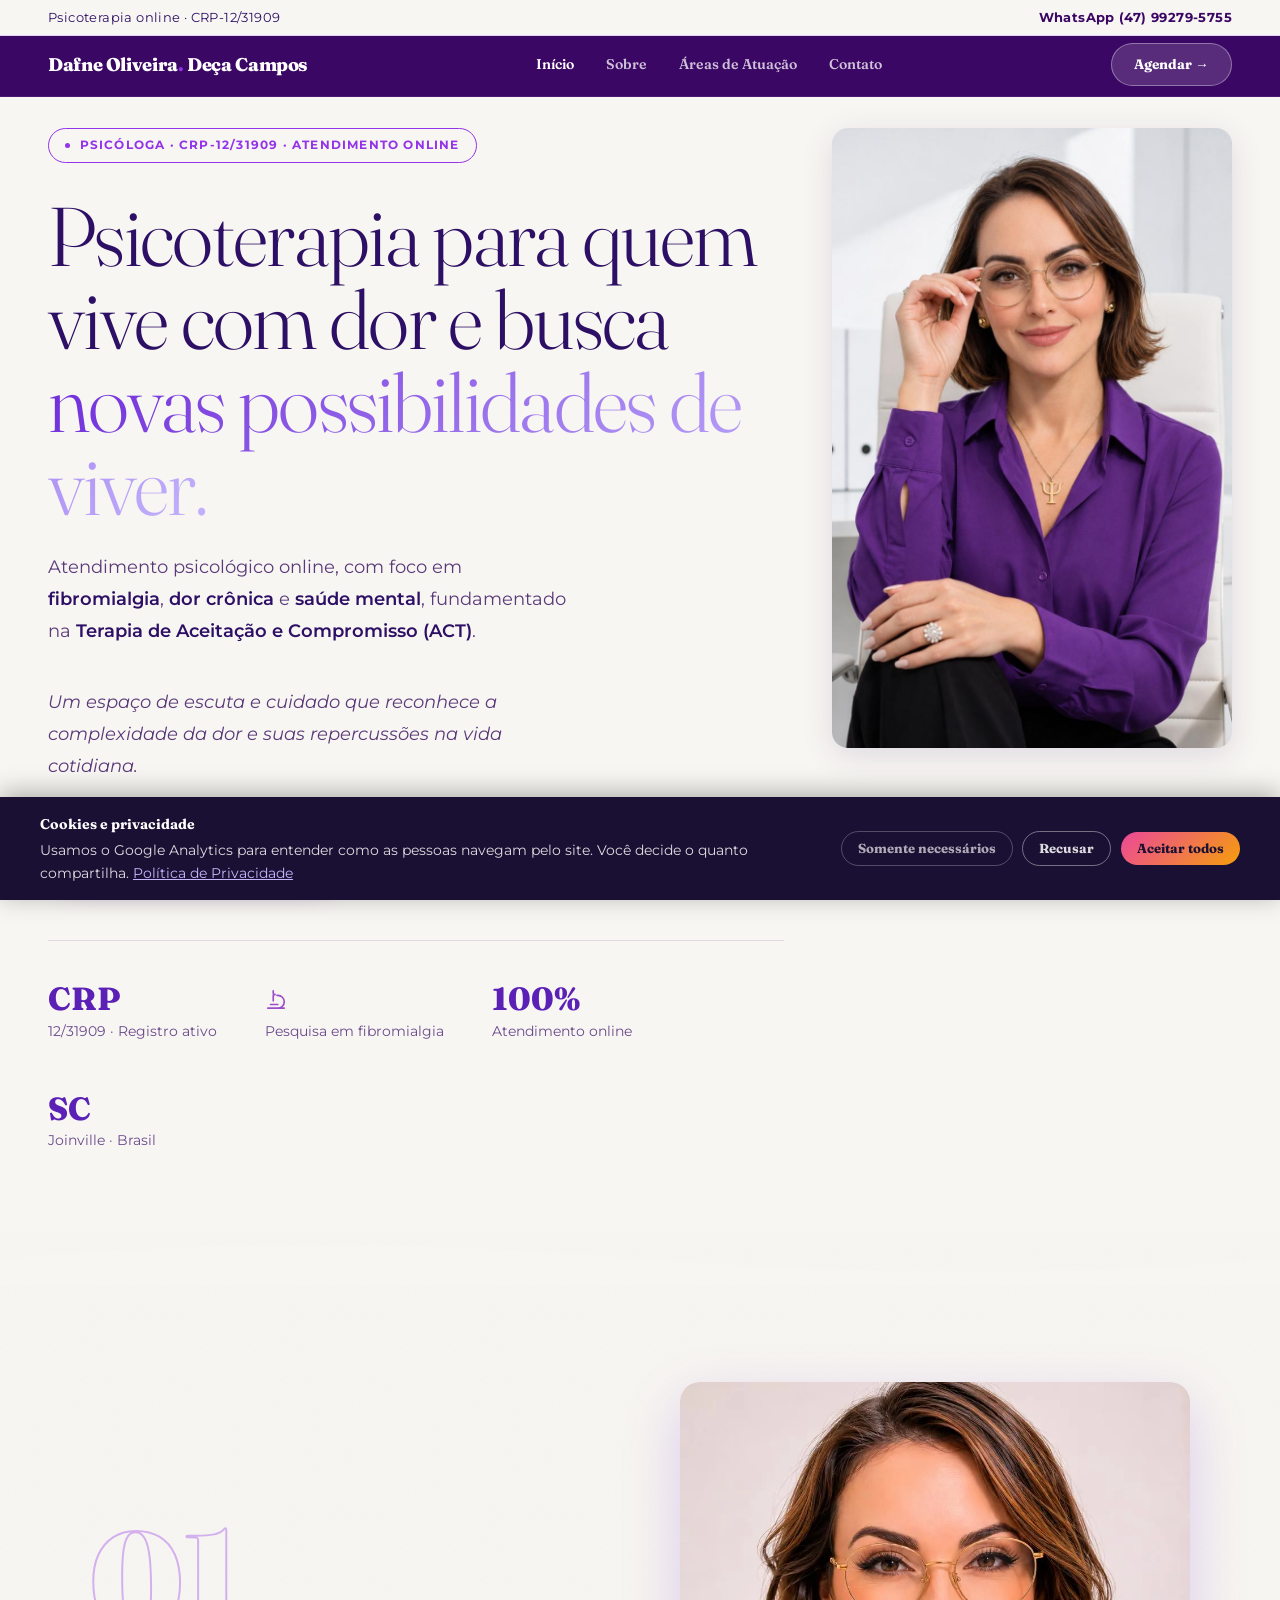
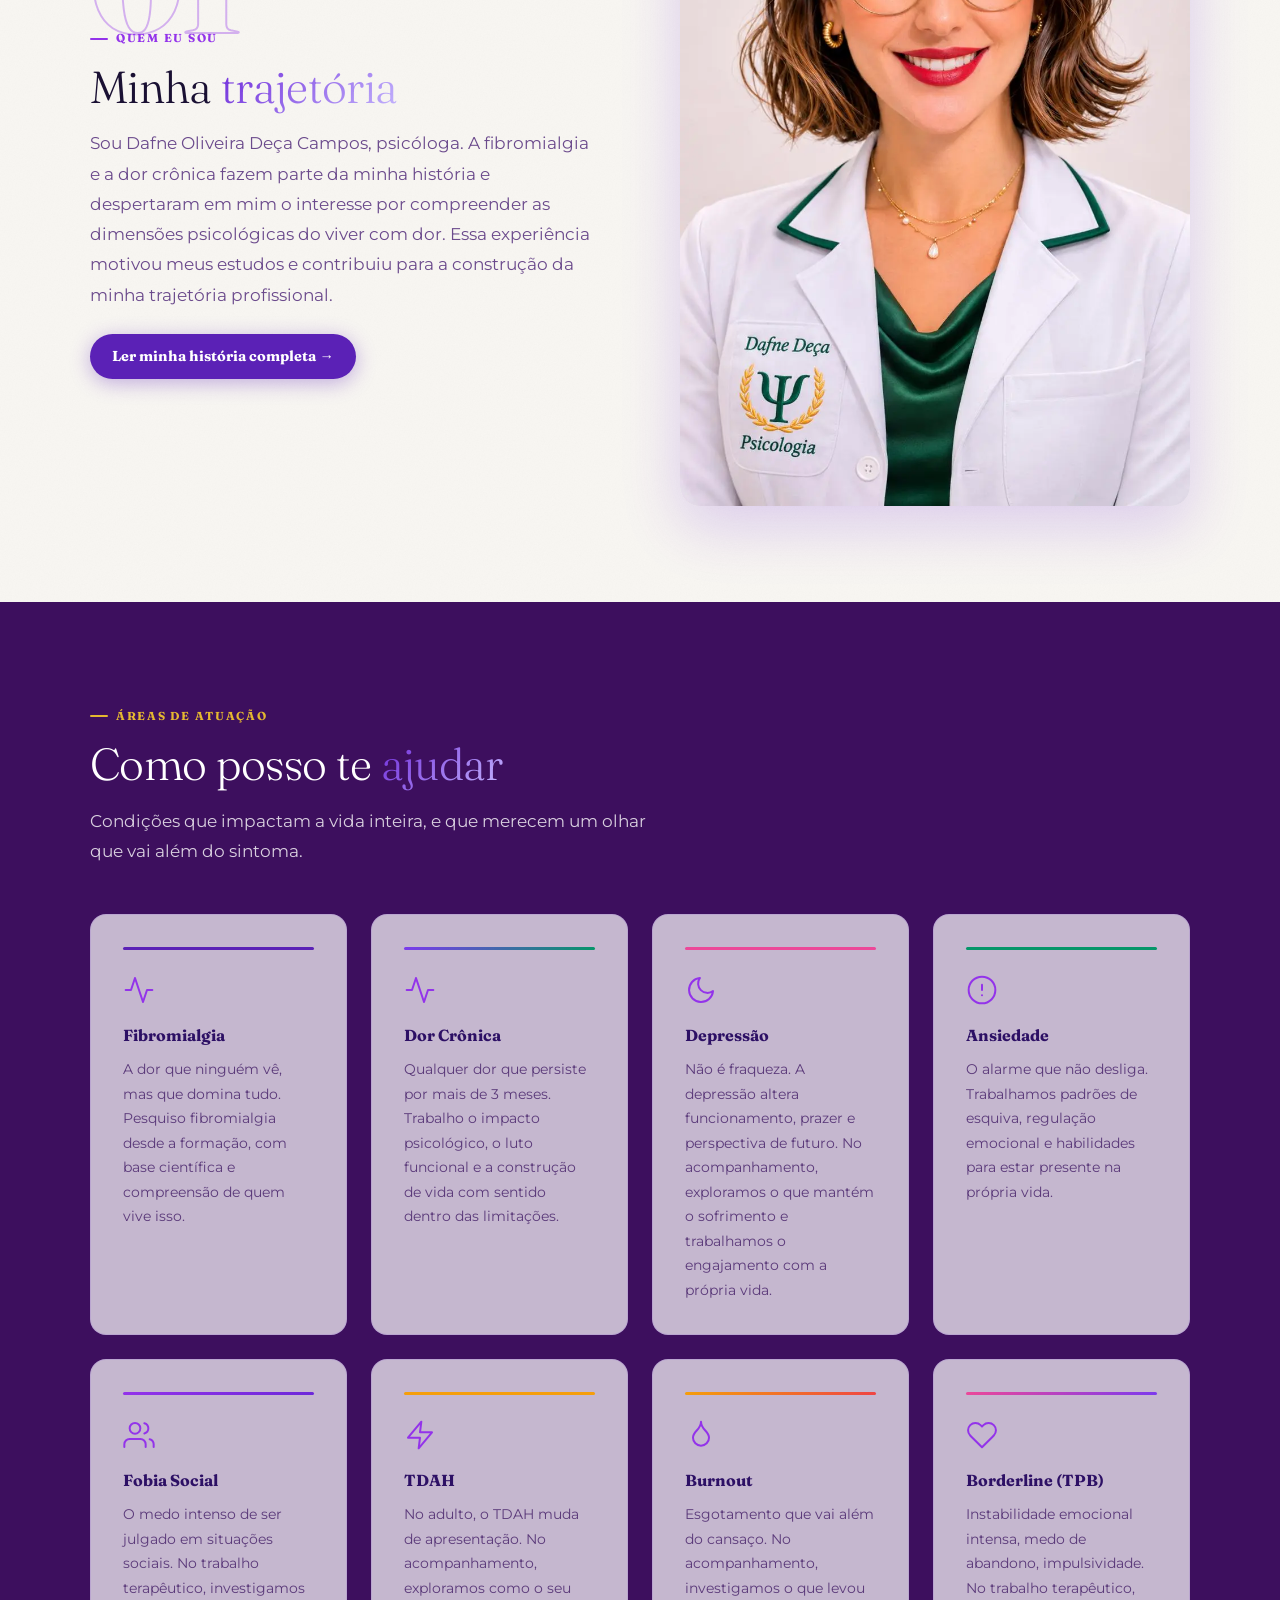
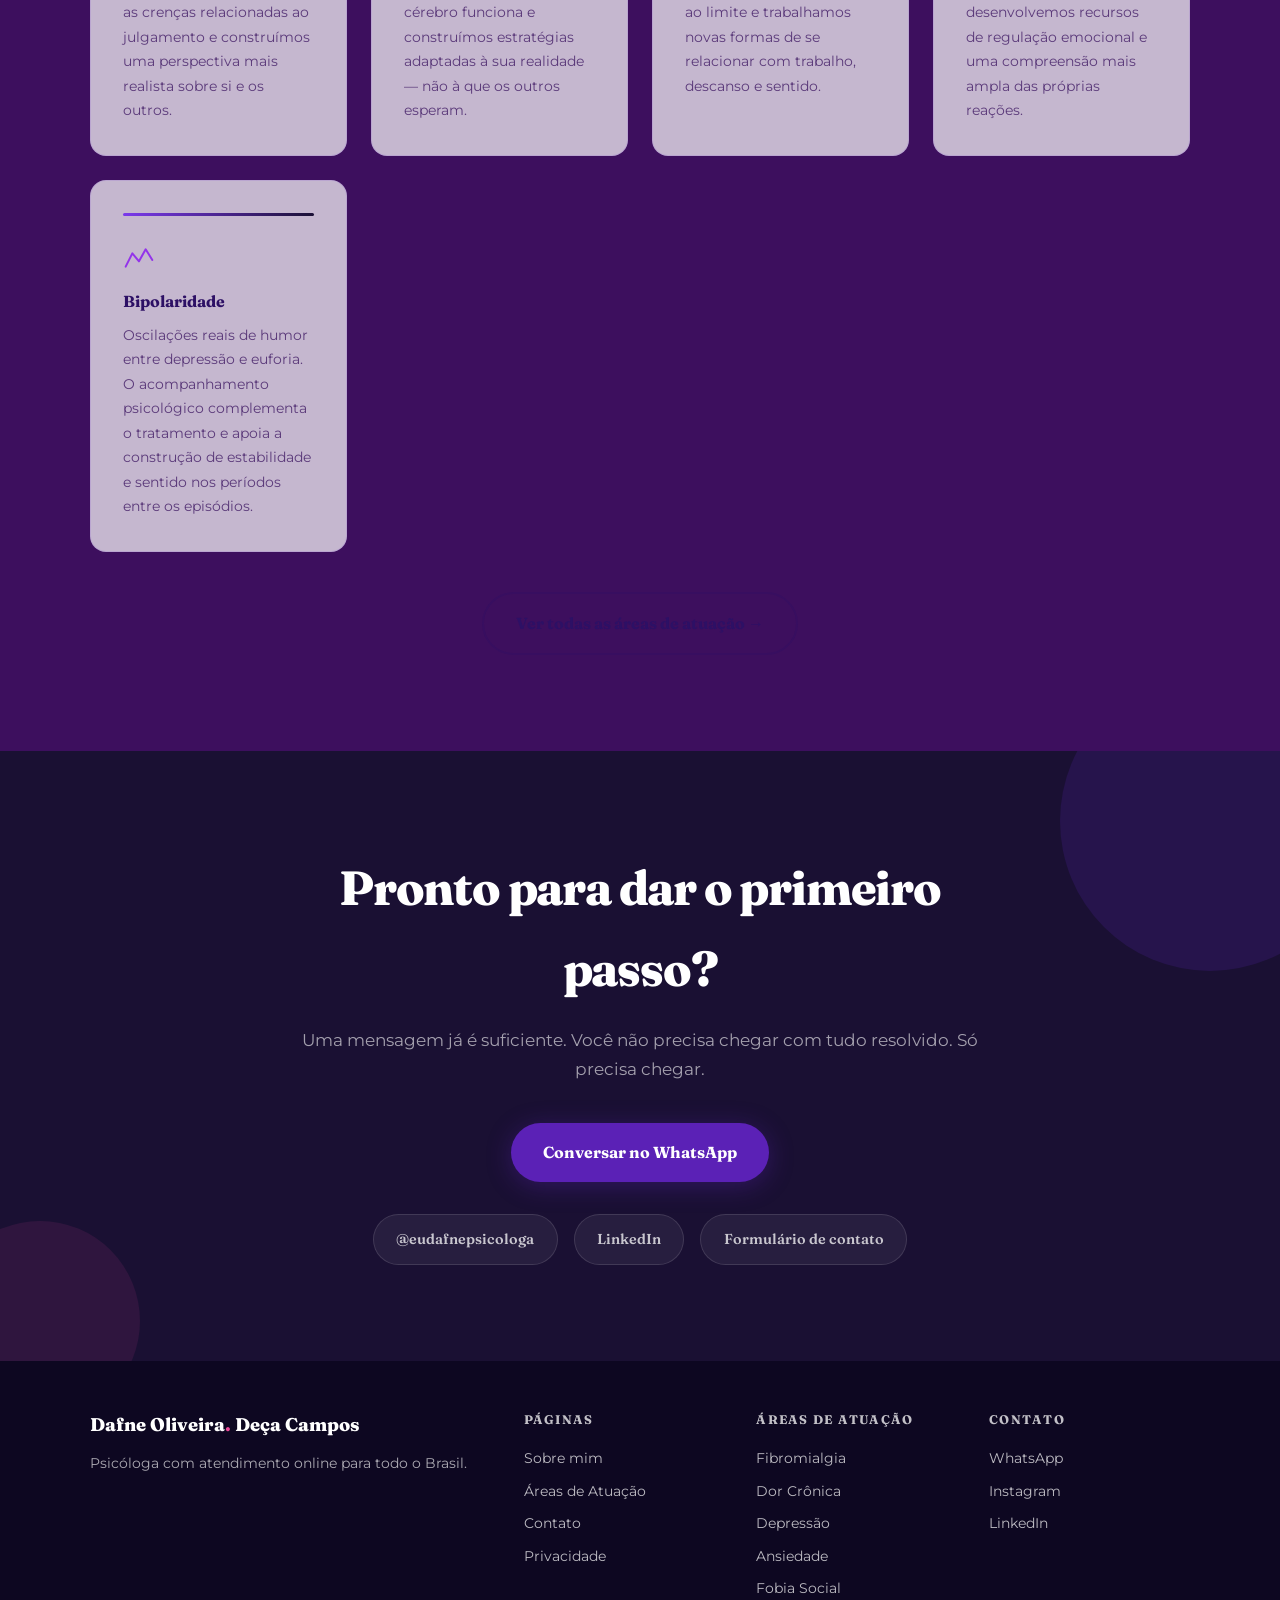
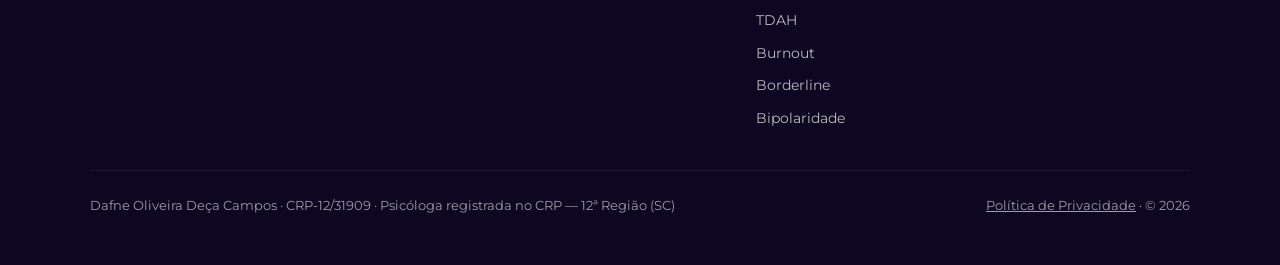
==== commit a0d33384: "style: degradê roxo→lilás (#6D28D9→#C4B5FD) no h1 hero e nos títulos de seção" ====
--- a/index.html
+++ b/index.html
@@ -257,7 +257,9 @@
     }
     .hero h1 em {
       font-style: normal;
-      color: #9333EA;
+      background: linear-gradient(135deg, #6D28D9 0%, #C4B5FD 100%);
+      -webkit-background-clip: text; -webkit-text-fill-color: transparent;
+      background-clip: text;
     }
     .hero-quote {
       font-size: 1.15rem; color: #5B3A7A;
--- a/css/style.css
+++ b/css/style.css
@@ -23,7 +23,7 @@
   /* GRADIENTES */
   --g-primary:  linear-gradient(135deg, #5B21B6 0%, #7C3AED 100%);
   --g-warm:     linear-gradient(135deg, #EC4899 0%, #F59E0B 100%);
-  --g-cool:     linear-gradient(135deg, #6D28D9 0%, #EC4899 100%);
+  --g-cool:     linear-gradient(135deg, #6D28D9 0%, #C4B5FD 100%);
   --g-dark:     linear-gradient(160deg, #1A1033 0%, #0D0721 100%);
   --g-hero:     linear-gradient(160deg, #0D0721 0%, #1A0A3B 50%, #1A1033 100%);
 
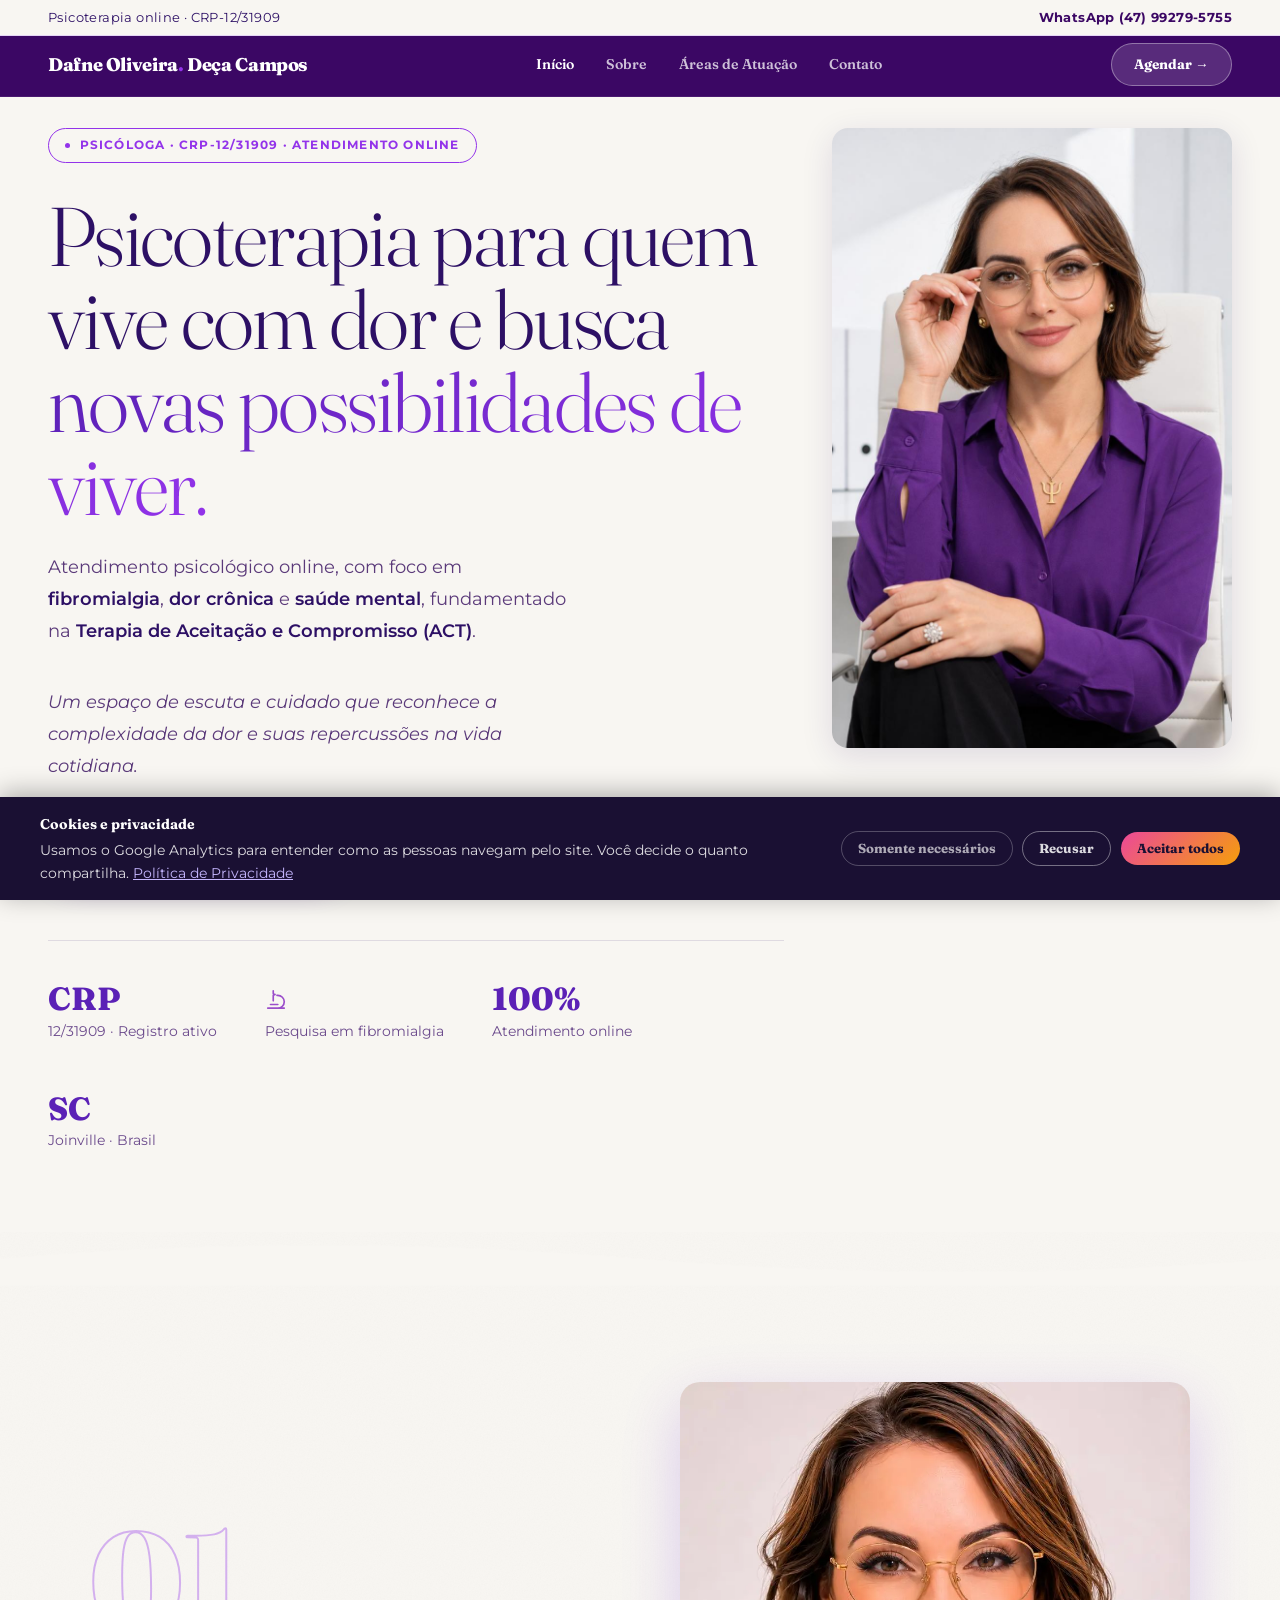
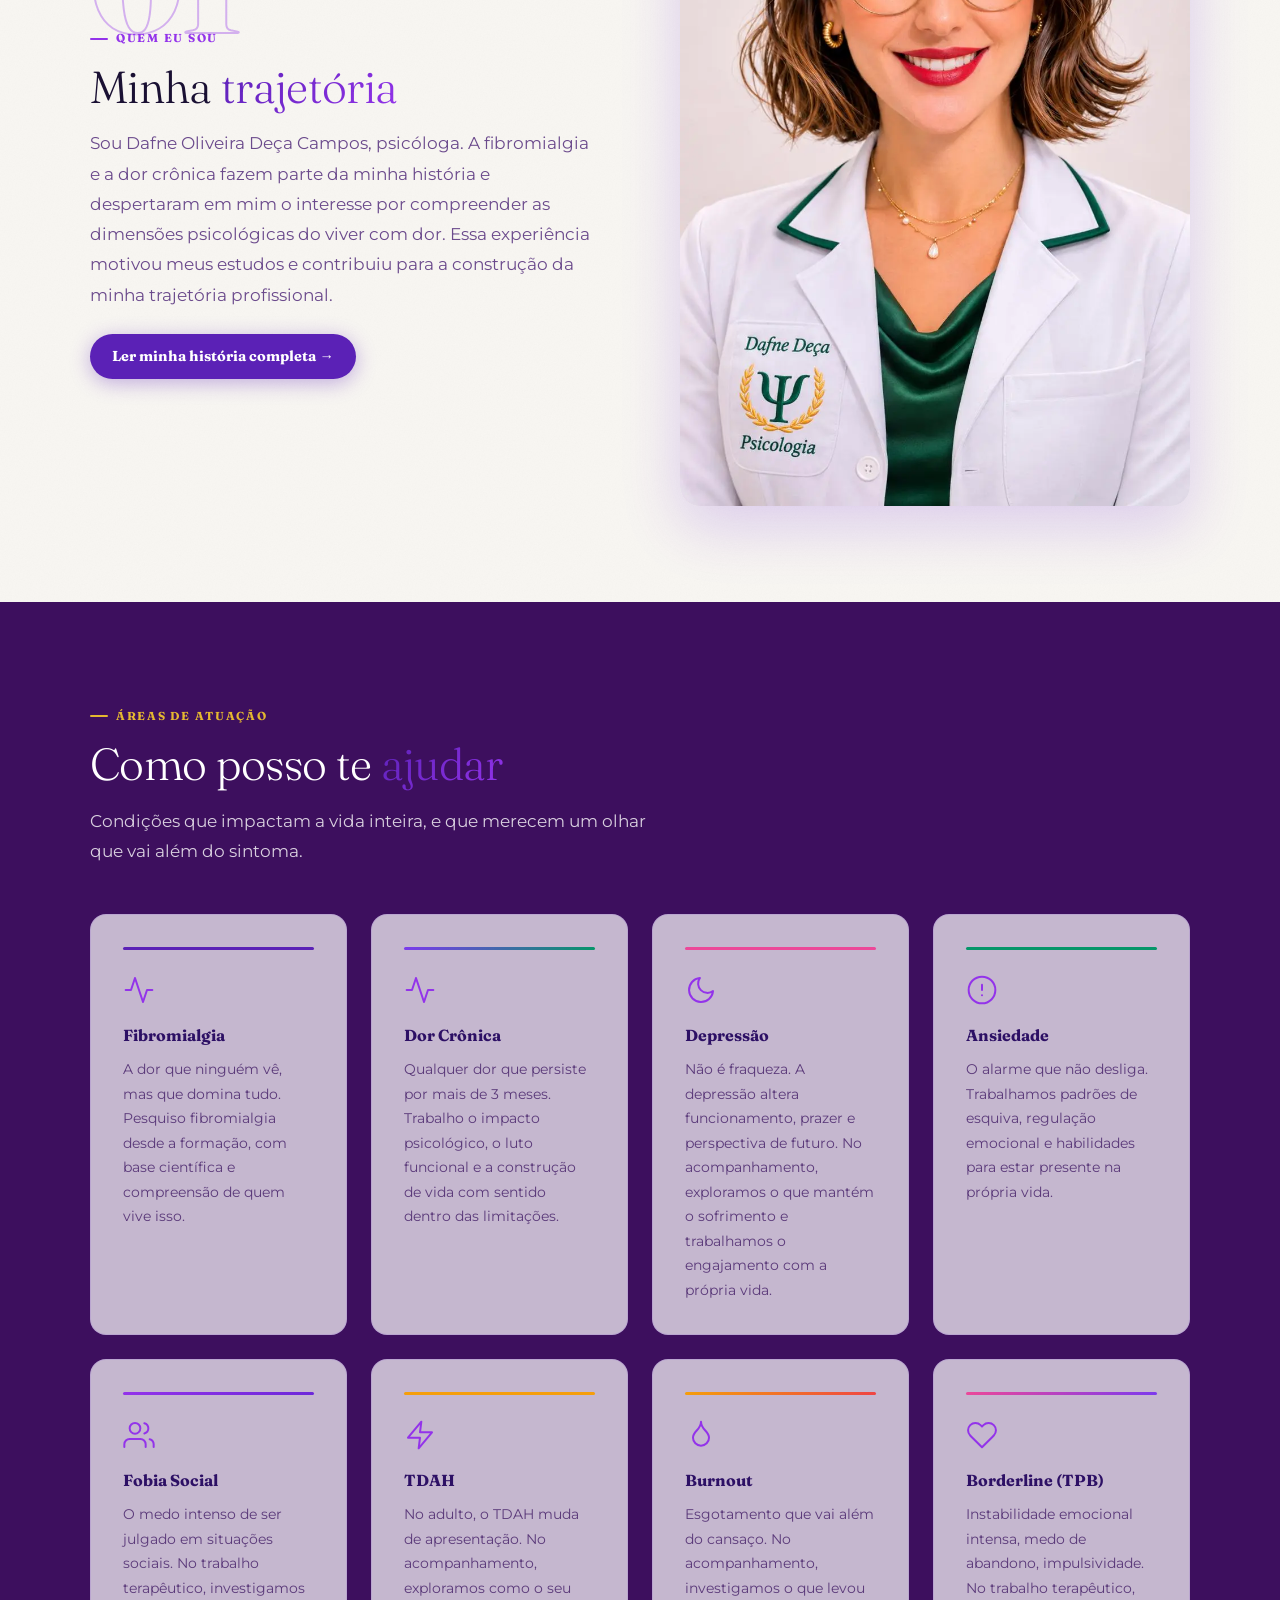
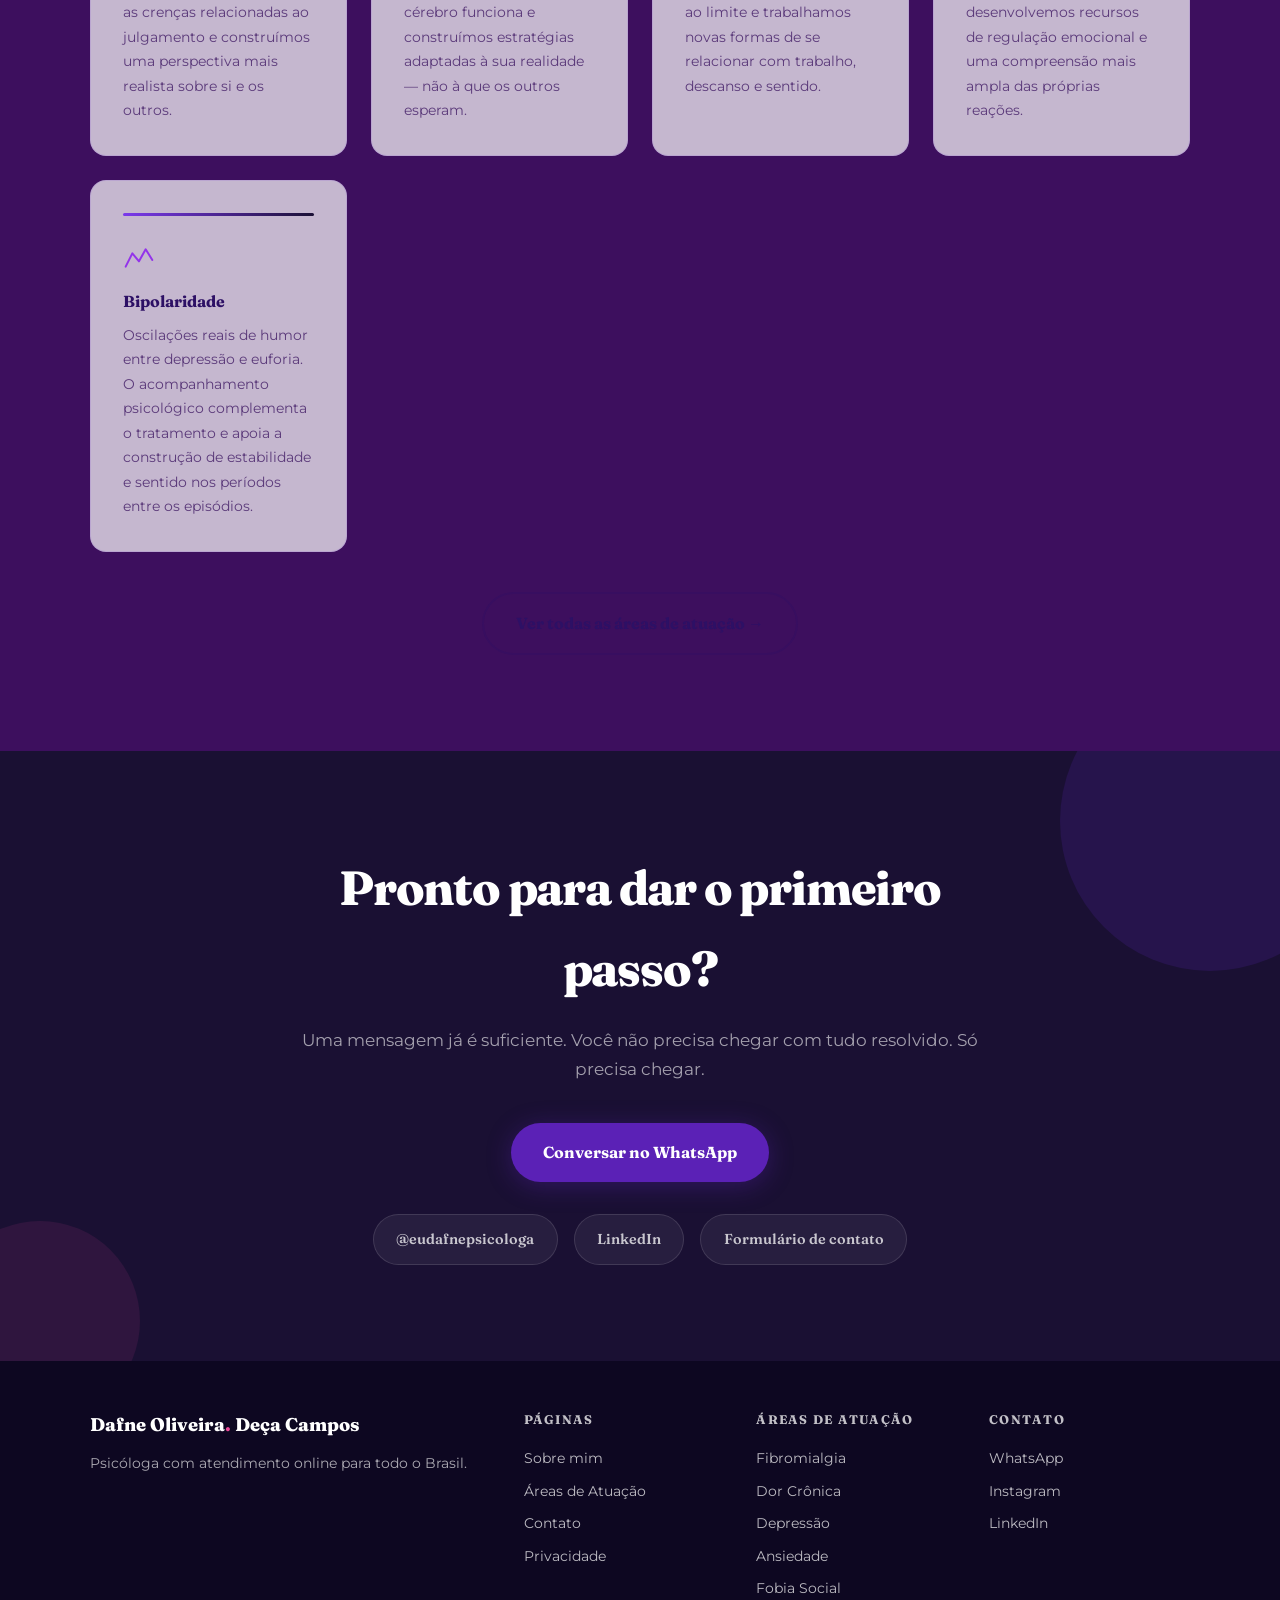
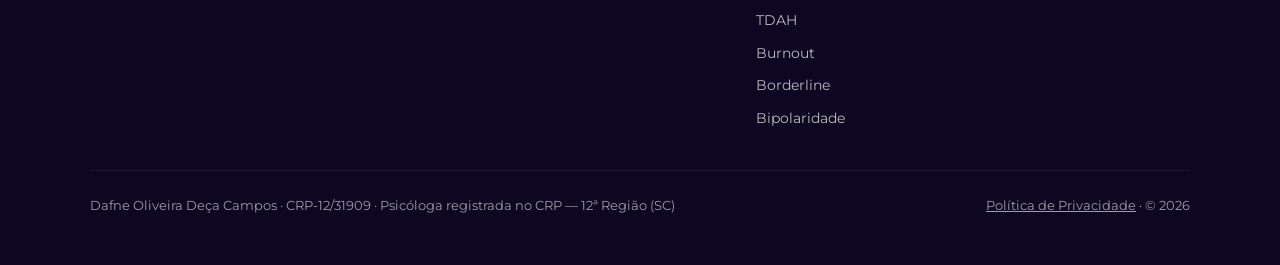
==== commit 907c4b15: "style: degrada mais escuro — roxo #5B21B6→#9333EA" ====
--- a/index.html
+++ b/index.html
@@ -257,7 +257,7 @@
     }
     .hero h1 em {
       font-style: normal;
-      background: linear-gradient(135deg, #6D28D9 0%, #C4B5FD 100%);
+      background: linear-gradient(135deg, #5B21B6 0%, #9333EA 100%);
       -webkit-background-clip: text; -webkit-text-fill-color: transparent;
       background-clip: text;
     }
--- a/css/style.css
+++ b/css/style.css
@@ -23,7 +23,7 @@
   /* GRADIENTES */
   --g-primary:  linear-gradient(135deg, #5B21B6 0%, #7C3AED 100%);
   --g-warm:     linear-gradient(135deg, #EC4899 0%, #F59E0B 100%);
-  --g-cool:     linear-gradient(135deg, #6D28D9 0%, #C4B5FD 100%);
+  --g-cool:     linear-gradient(135deg, #5B21B6 0%, #9333EA 100%);
   --g-dark:     linear-gradient(160deg, #1A1033 0%, #0D0721 100%);
   --g-hero:     linear-gradient(160deg, #0D0721 0%, #1A0A3B 50%, #1A1033 100%);
 
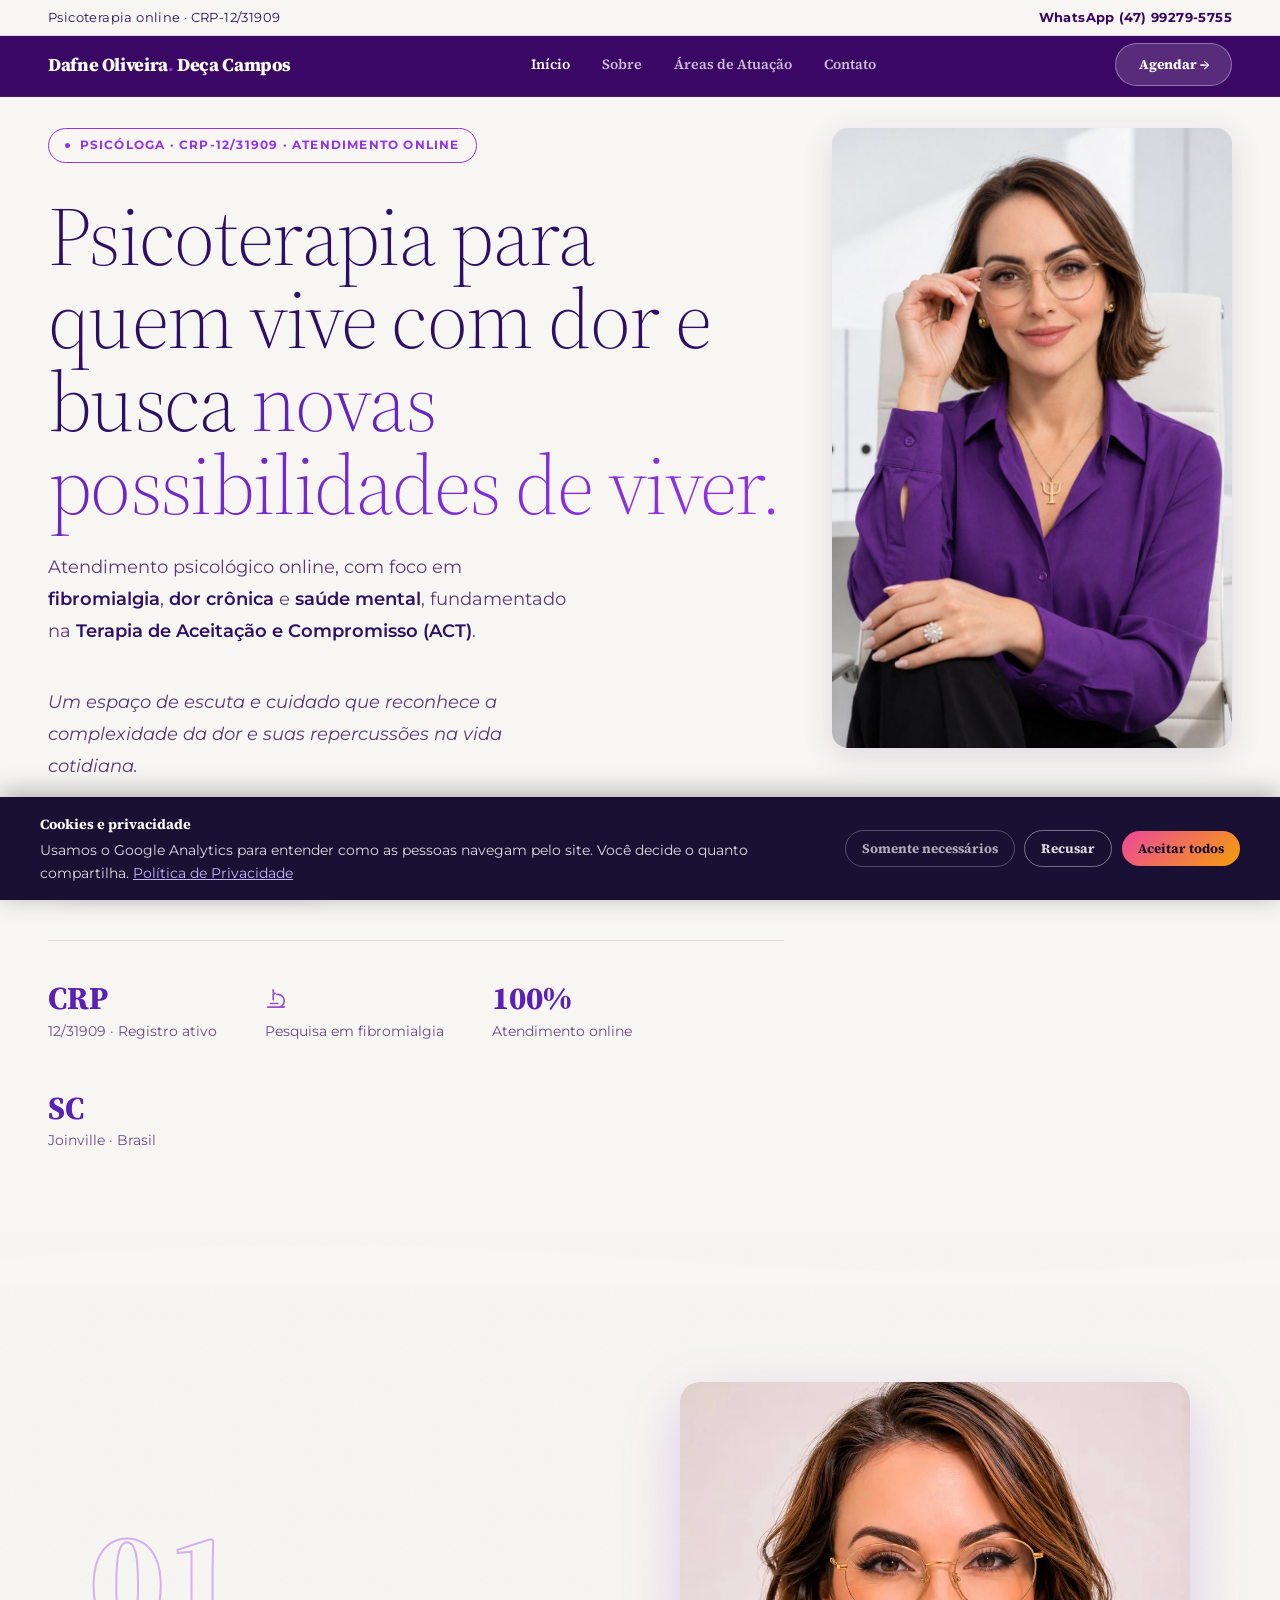
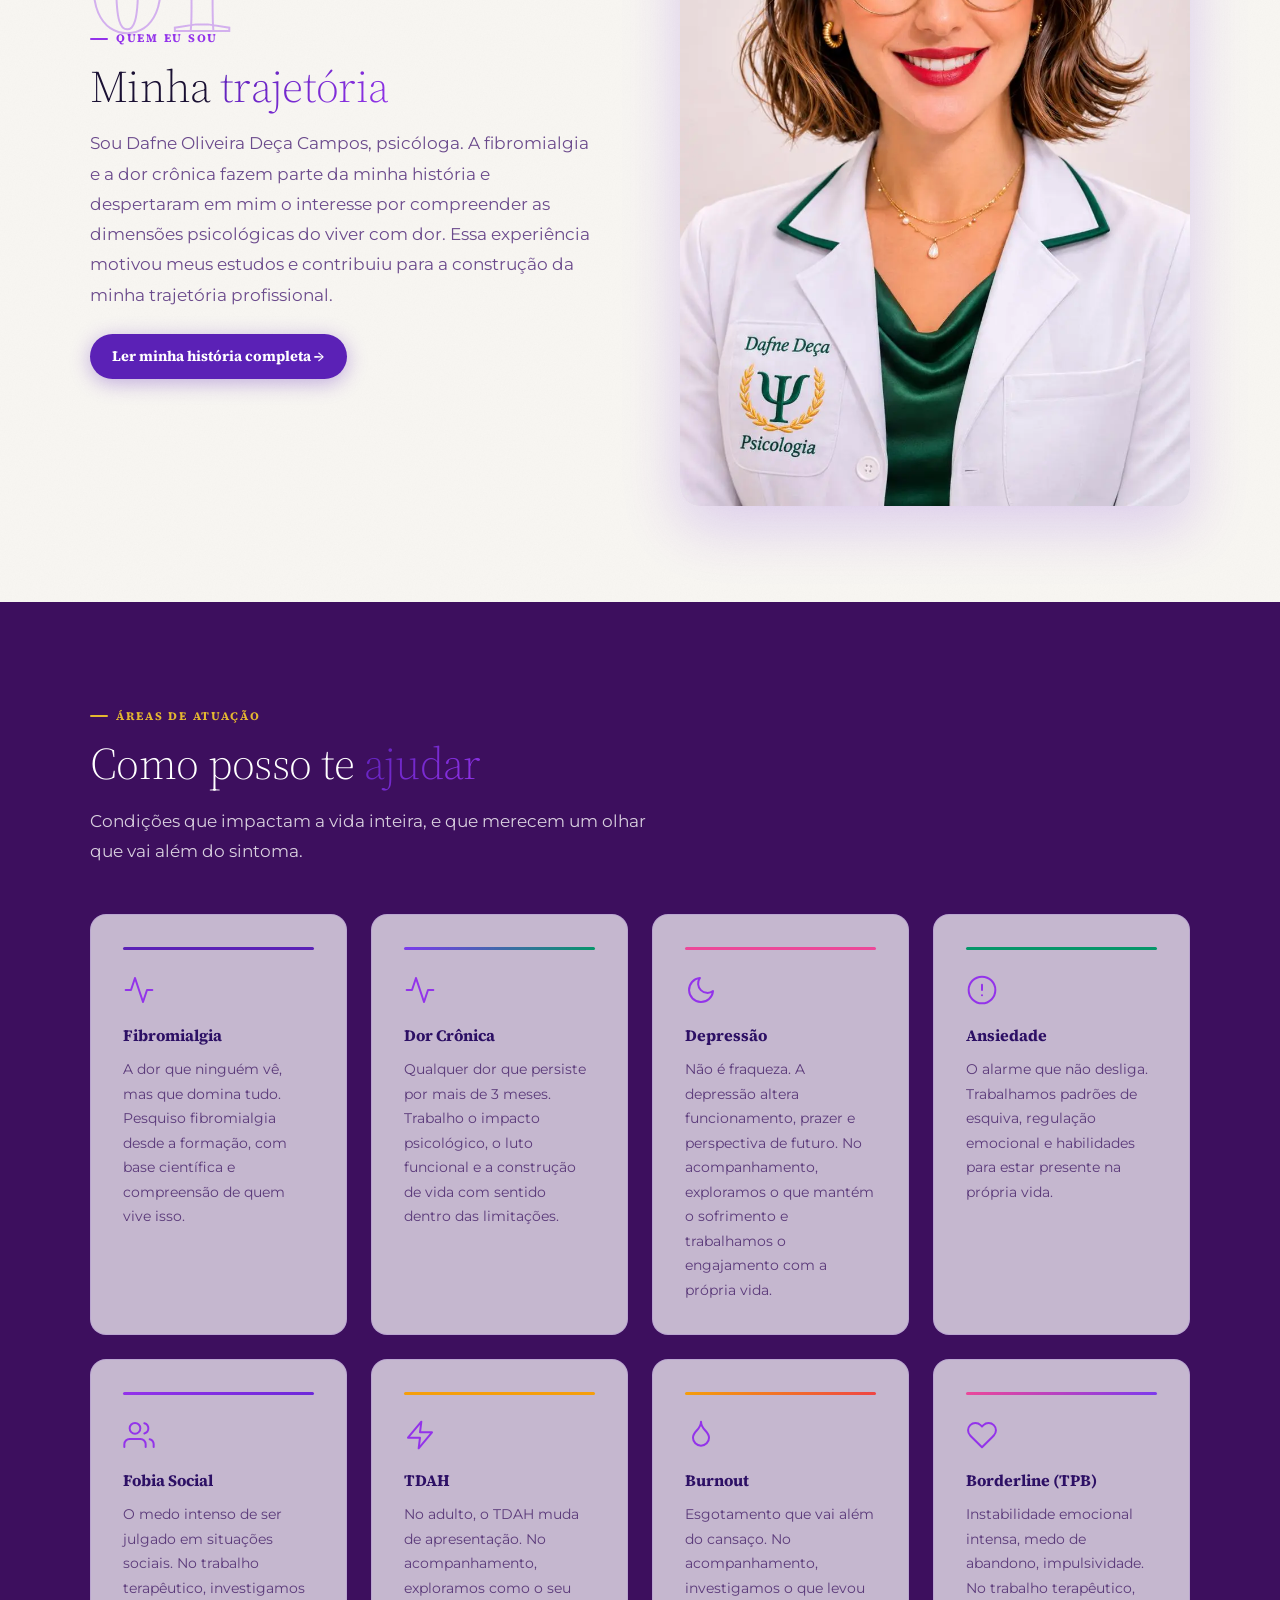
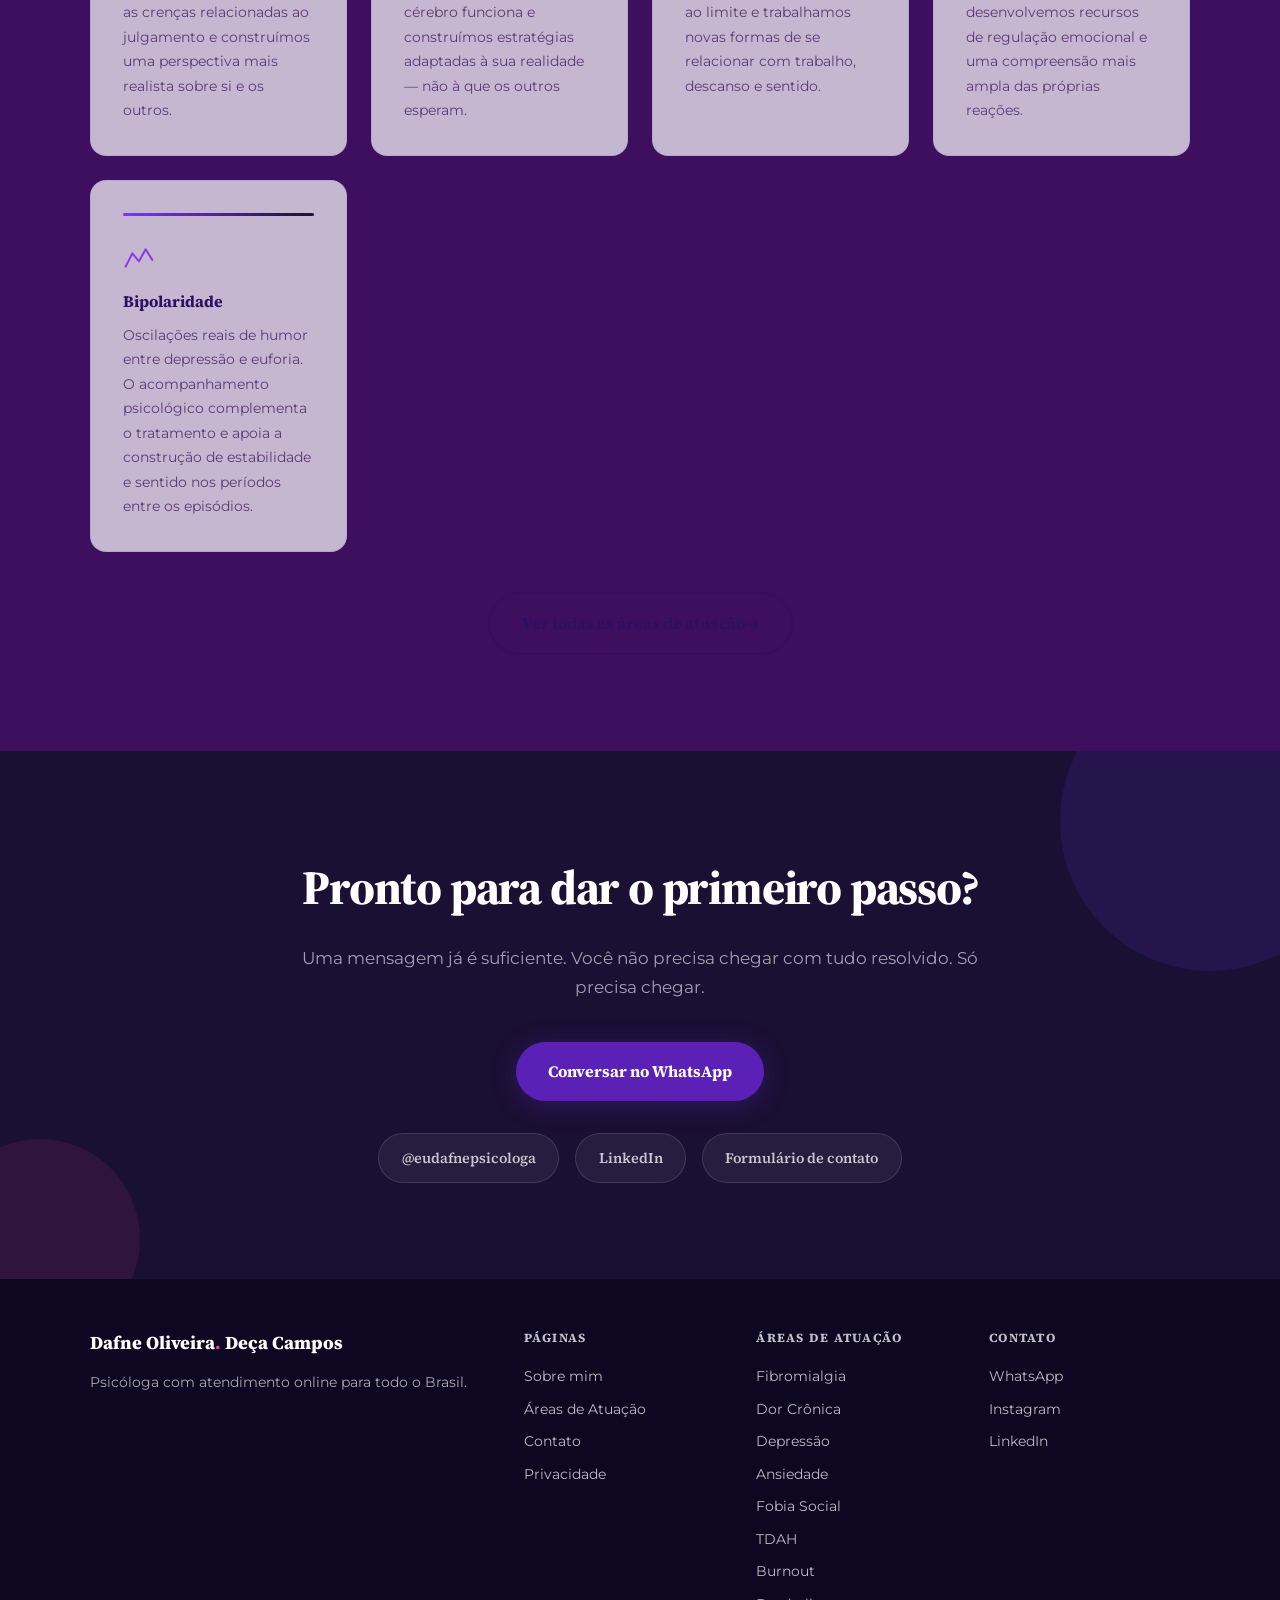
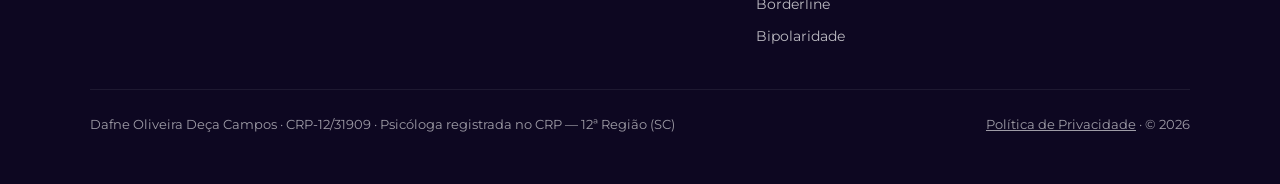
==== commit 07c2dd8e: "feat: troca Fraunces por Source Serif 4 em todos os HTMLs e CSS" ====
--- a/index.html
+++ b/index.html
@@ -203,8 +203,8 @@
 </script>
   <link rel="preconnect" href="https://fonts.googleapis.com">
   <link rel="preconnect" href="https://fonts.gstatic.com" crossorigin>
-  <link rel="preload" as="style" href="https://fonts.googleapis.com/css2?family=Fraunces:opsz,wght@9..144,300;9..144,400&family=Montserrat:wght@400;500;600&display=swap" onload="this.onload=null;this.rel='stylesheet'">
-  <noscript><link rel="stylesheet" href="https://fonts.googleapis.com/css2?family=Fraunces:opsz,wght@9..144,300;9..144,400&family=Montserrat:wght@400;500;600&display=swap"></noscript>
+  <link rel="preload" as="style" href="https://fonts.googleapis.com/css2?family=Source+Serif+4:opsz,wght@8..60,300;8..60,400;8..60,700;8..60,800&family=Montserrat:wght@400;500;600&display=swap" onload="this.onload=null;this.rel='stylesheet'">
+  <noscript><link rel="stylesheet" href="https://fonts.googleapis.com/css2?family=Source+Serif+4:opsz,wght@8..60,300;8..60,400;8..60,700;8..60,800&family=Montserrat:wght@400;500;600&display=swap"></noscript>
   <link rel="stylesheet" href="css/style.css">
   <style>
     /* ─── HERO ─── */
--- a/css/style.css
+++ b/css/style.css
@@ -28,7 +28,7 @@
   --g-hero:     linear-gradient(160deg, #0D0721 0%, #1A0A3B 50%, #1A1033 100%);
 
   /* TIPOGRAFIA */
-  --f-heading:  'Fraunces', Georgia, serif;
+  --f-heading:  'Source Serif 4', Georgia, serif;
   --f-body:     'Montserrat', system-ui, sans-serif;
 
   /* ESPAÇAMENTO */
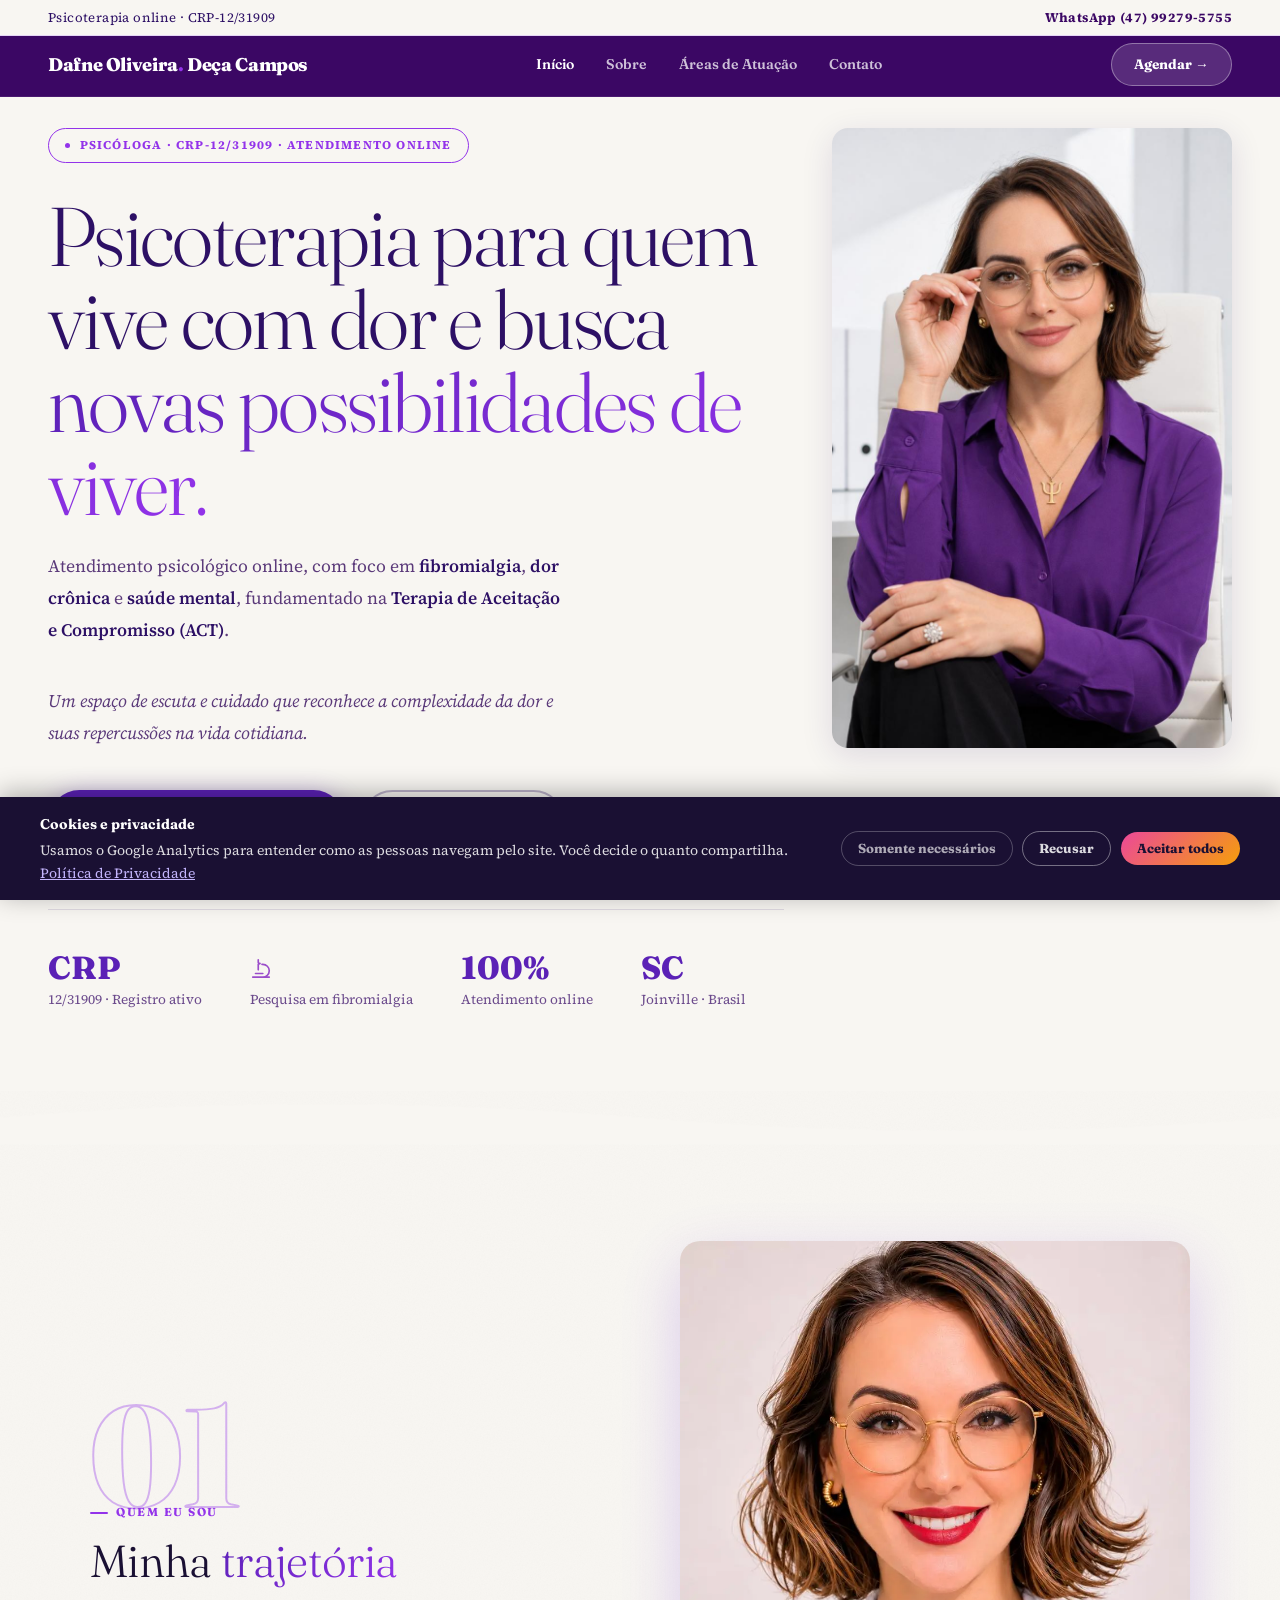
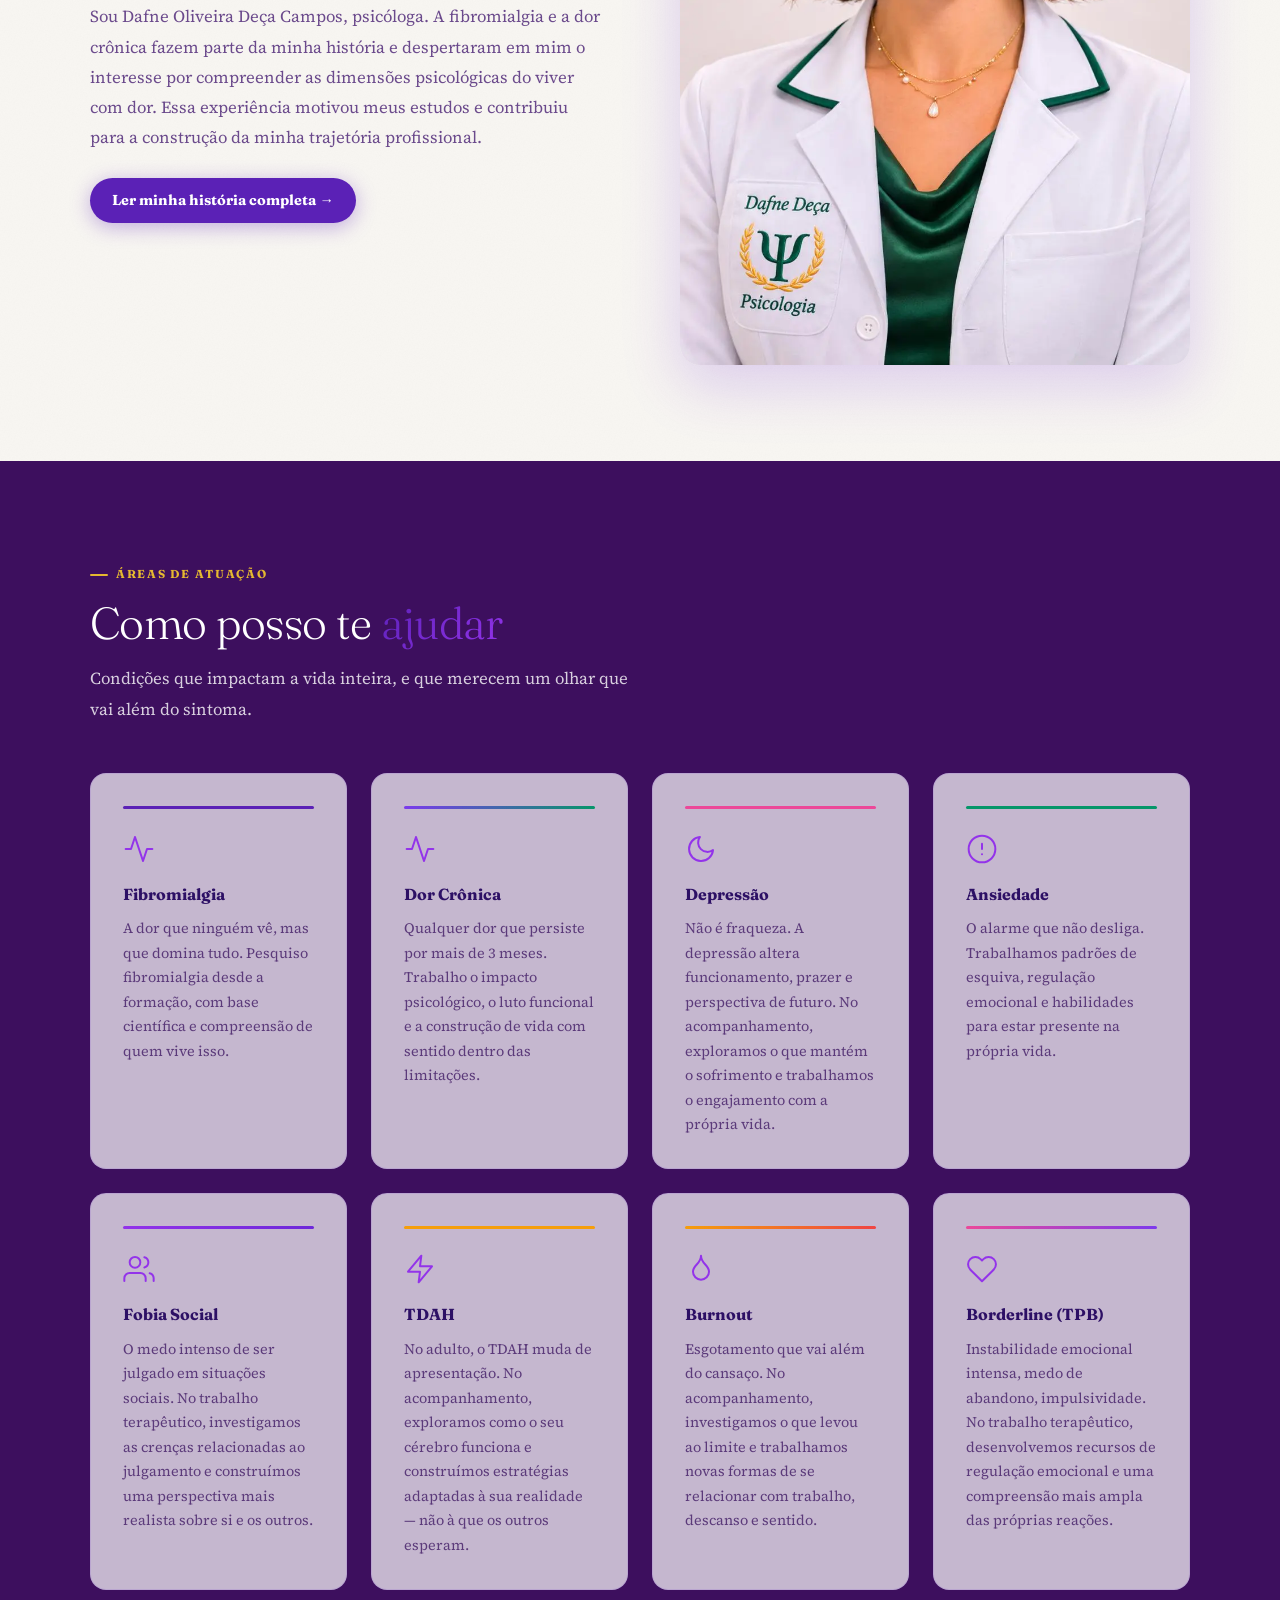
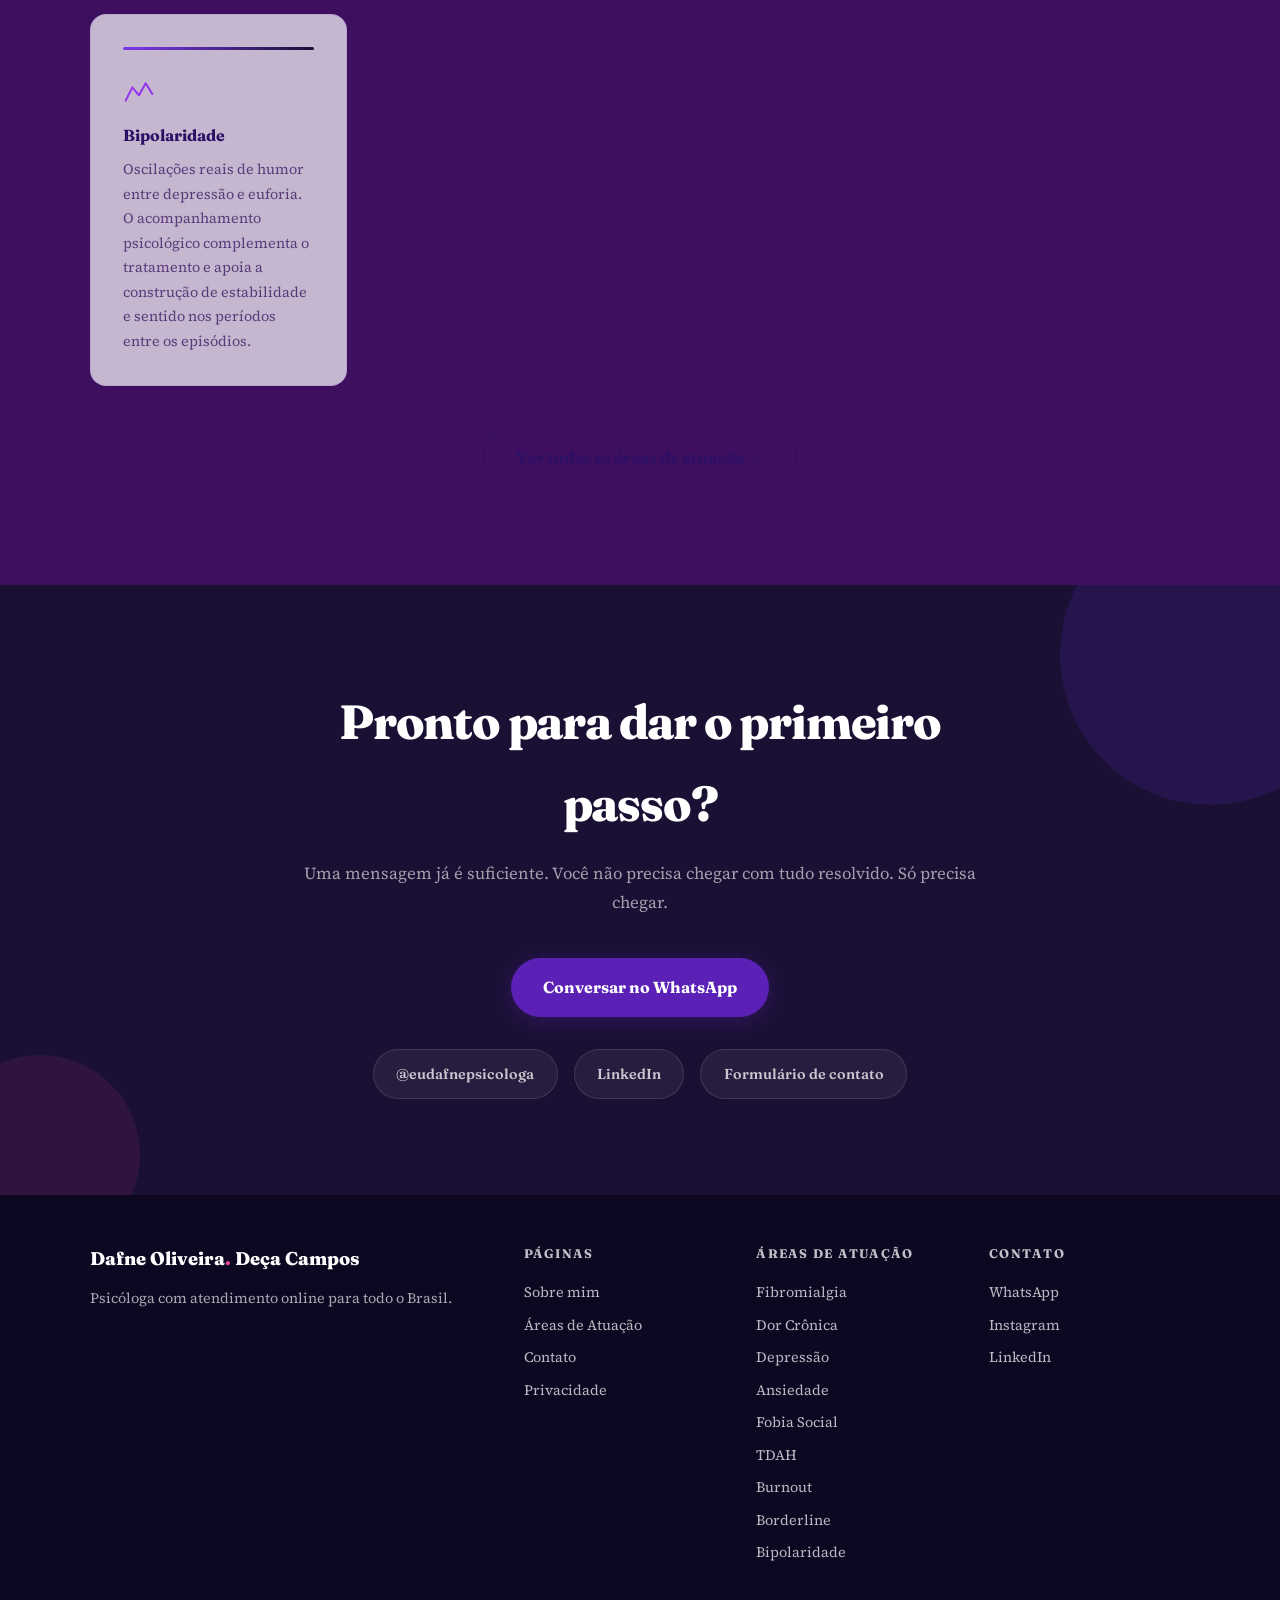
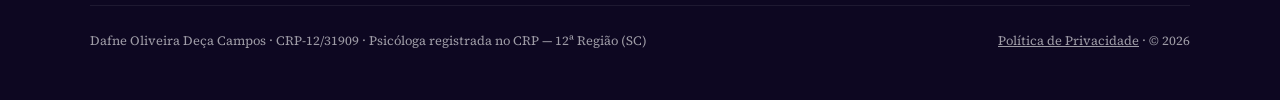
==== commit cd885ee8: "fix: Fraunces nos títulos, Source Serif 4 nos textos menores" ====
--- a/index.html
+++ b/index.html
@@ -203,8 +203,8 @@
 </script>
   <link rel="preconnect" href="https://fonts.googleapis.com">
   <link rel="preconnect" href="https://fonts.gstatic.com" crossorigin>
-  <link rel="preload" as="style" href="https://fonts.googleapis.com/css2?family=Source+Serif+4:opsz,wght@8..60,300;8..60,400;8..60,700;8..60,800&family=Montserrat:wght@400;500;600&display=swap" onload="this.onload=null;this.rel='stylesheet'">
-  <noscript><link rel="stylesheet" href="https://fonts.googleapis.com/css2?family=Source+Serif+4:opsz,wght@8..60,300;8..60,400;8..60,700;8..60,800&family=Montserrat:wght@400;500;600&display=swap"></noscript>
+  <link rel="preload" as="style" href="https://fonts.googleapis.com/css2?family=Fraunces:opsz,wght@9..144,300;9..144,400&family=Source+Serif+4:opsz,wght@8..60,300;8..60,400;8..60,600&display=swap" onload="this.onload=null;this.rel='stylesheet'">
+  <noscript><link rel="stylesheet" href="https://fonts.googleapis.com/css2?family=Fraunces:opsz,wght@9..144,300;9..144,400&family=Source+Serif+4:opsz,wght@8..60,300;8..60,400;8..60,600&display=swap"></noscript>
   <link rel="stylesheet" href="css/style.css">
   <style>
     /* ─── HERO ─── */
--- a/css/style.css
+++ b/css/style.css
@@ -28,8 +28,8 @@
   --g-hero:     linear-gradient(160deg, #0D0721 0%, #1A0A3B 50%, #1A1033 100%);
 
   /* TIPOGRAFIA */
-  --f-heading:  'Source Serif 4', Georgia, serif;
-  --f-body:     'Montserrat', system-ui, sans-serif;
+  --f-heading:  'Fraunces', Georgia, serif;
+  --f-body:     'Source Serif 4', Georgia, serif;
 
   /* ESPAÇAMENTO */
   --r-sm:  8px;
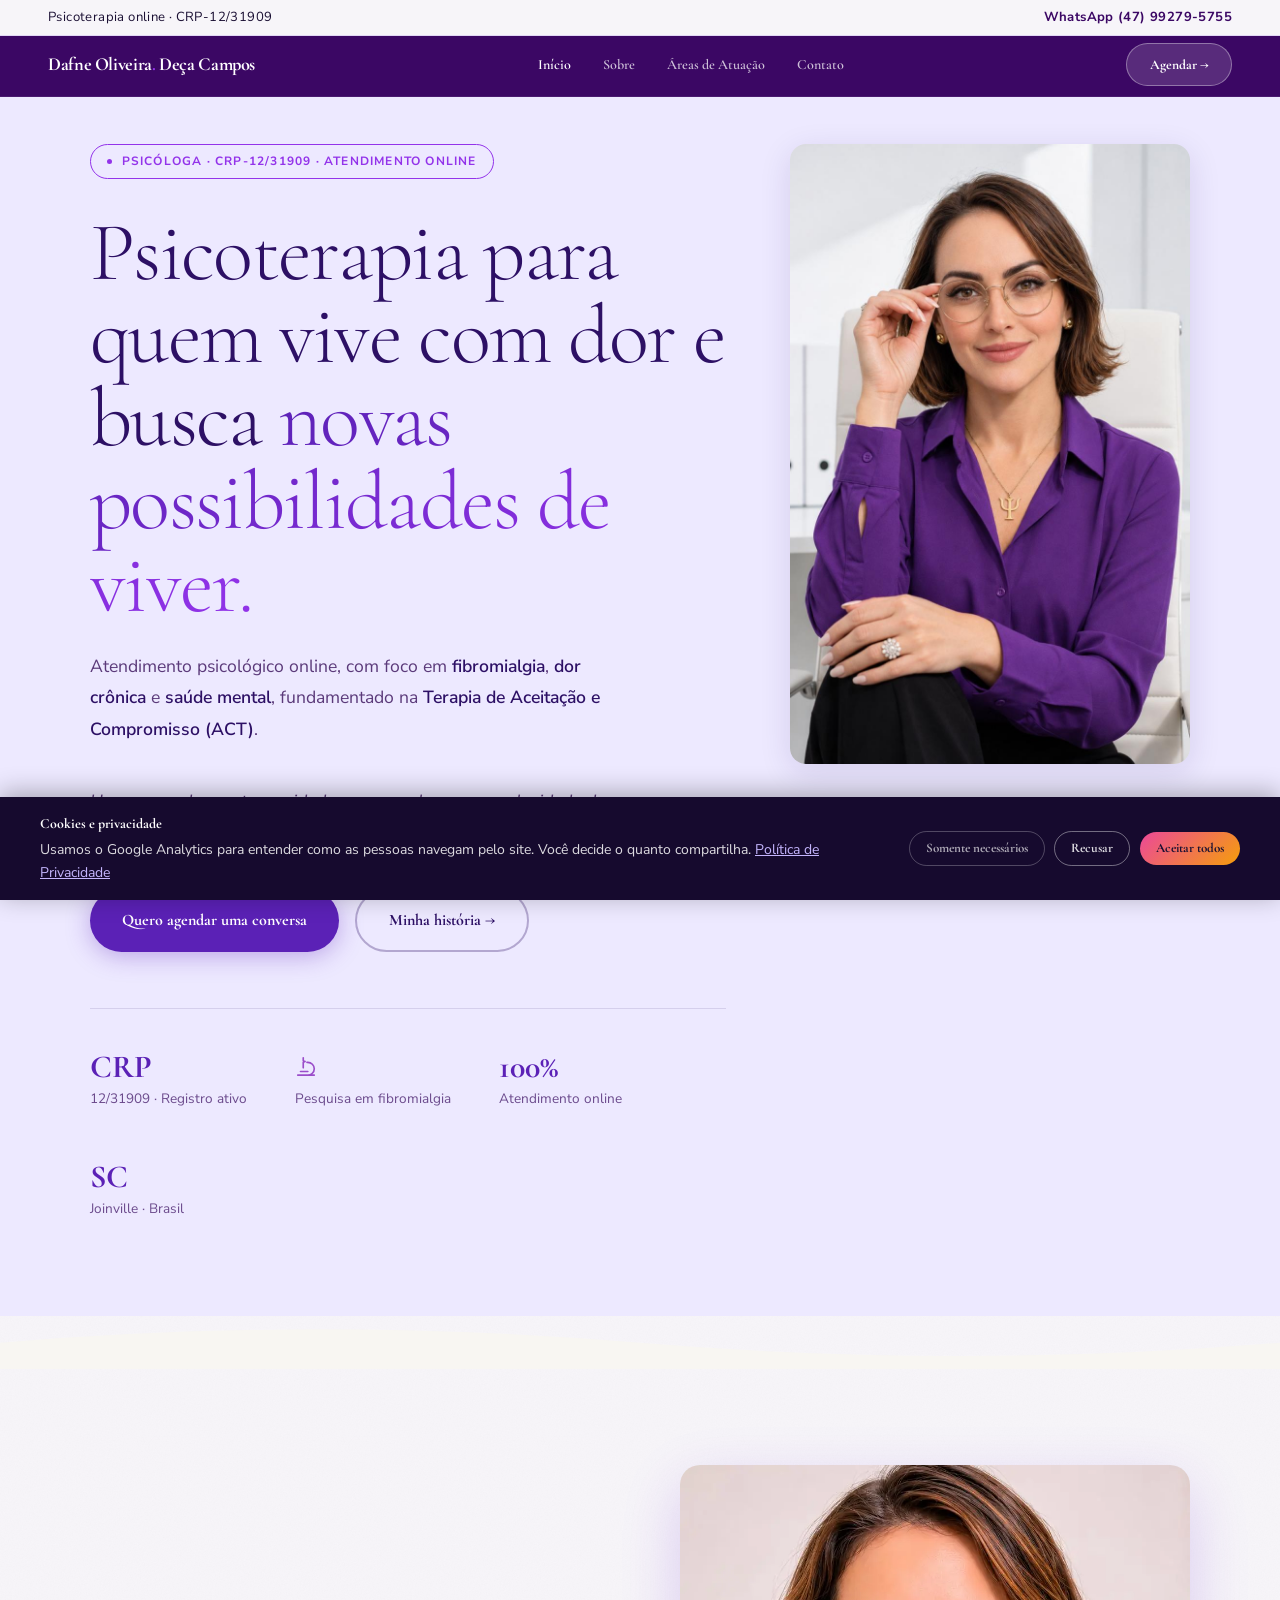
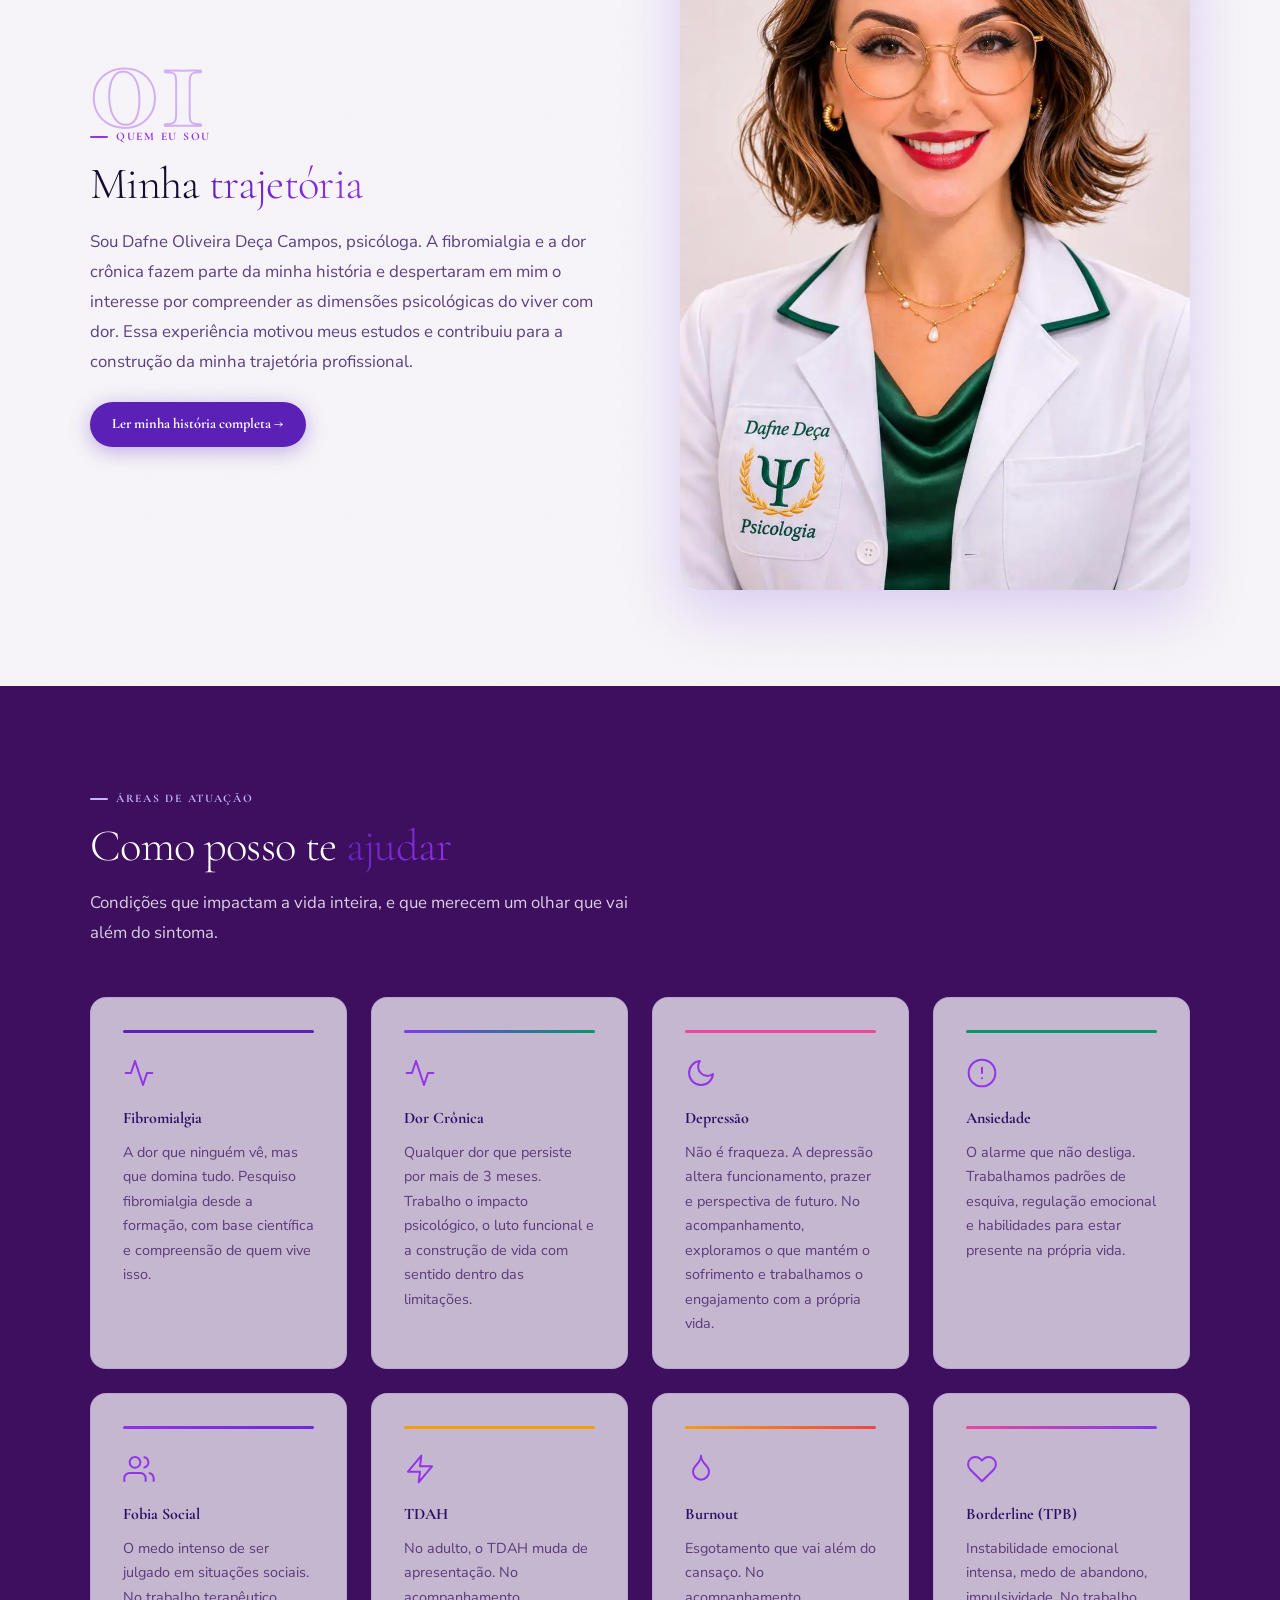
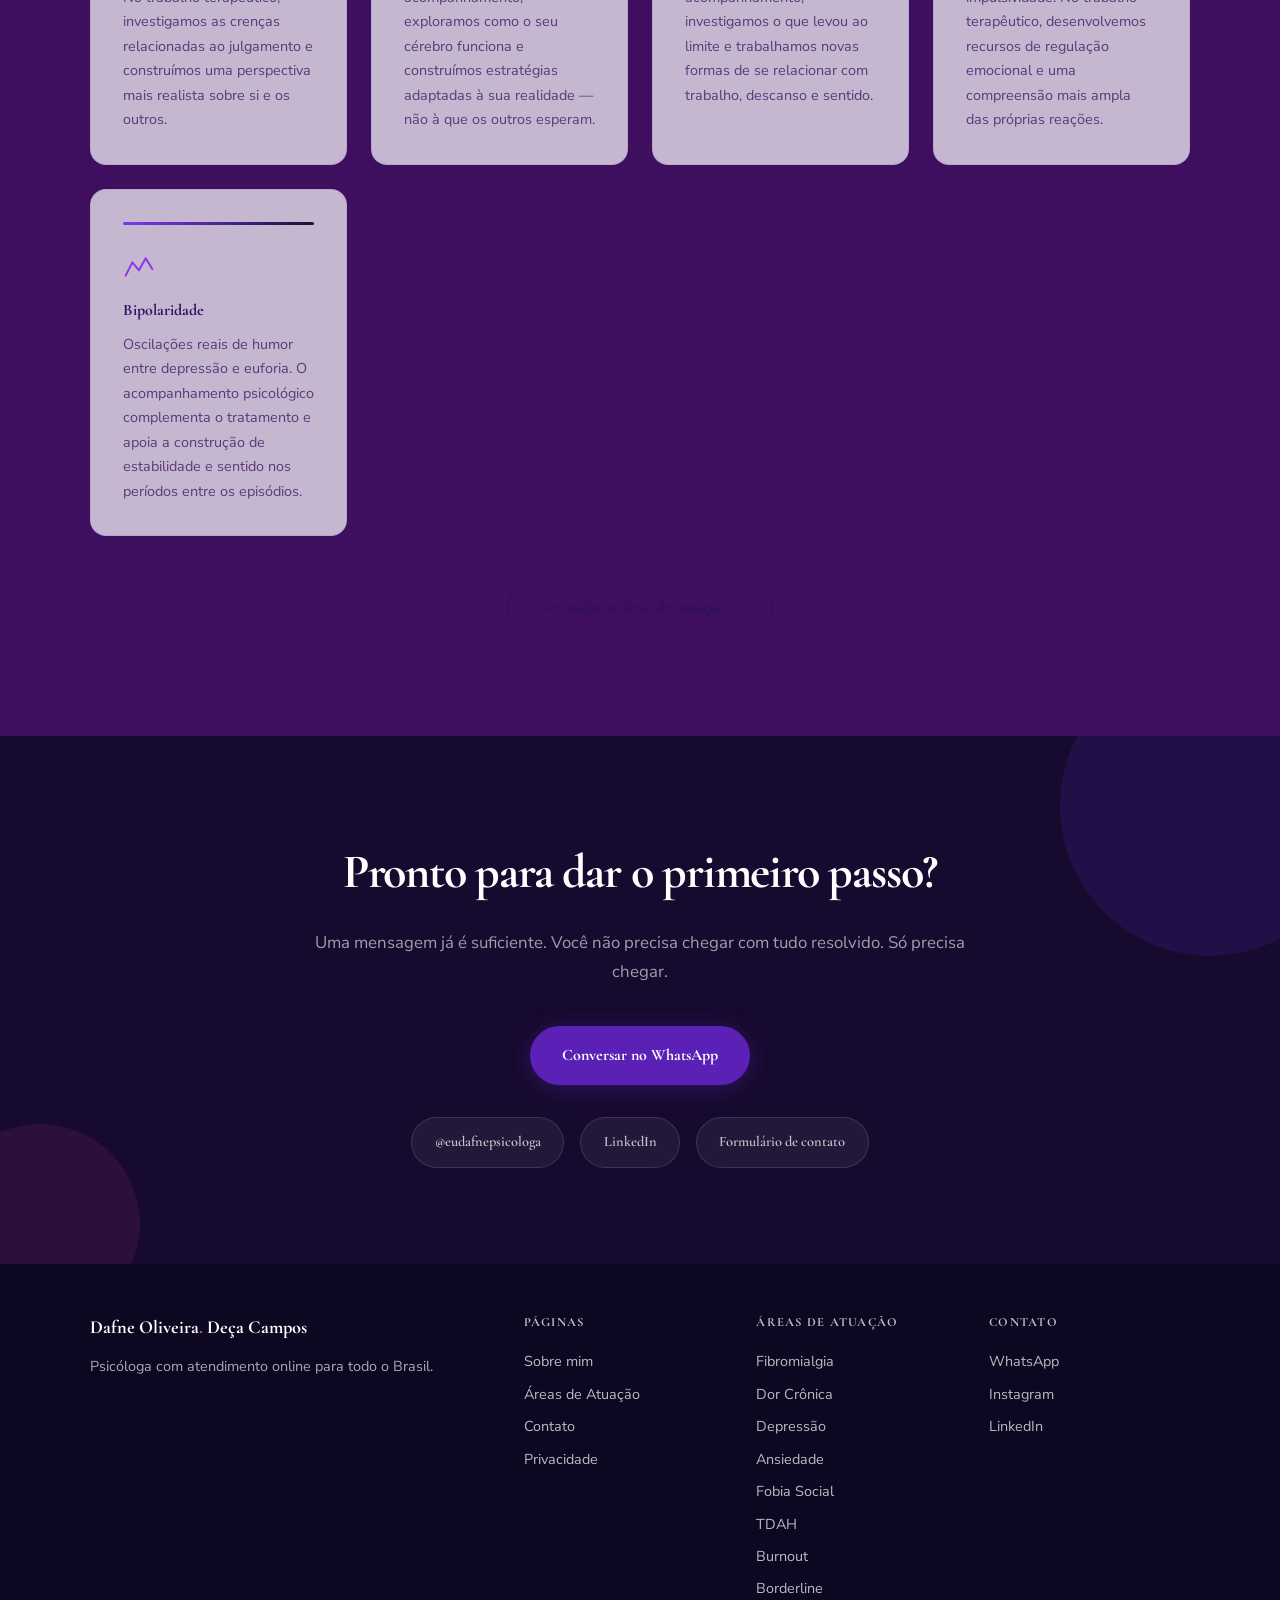
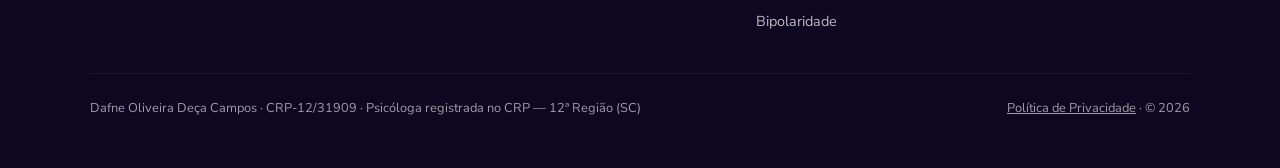
==== commit 20bc4ec8: "redesign: Cormorant Garamond + Nunito Sans, hero lilás #EDE9FF, cores refinadas, alinhamento hero co" ====
--- a/index.html
+++ b/index.html
@@ -203,23 +203,23 @@
 </script>
   <link rel="preconnect" href="https://fonts.googleapis.com">
   <link rel="preconnect" href="https://fonts.gstatic.com" crossorigin>
-  <link rel="preload" as="style" href="https://fonts.googleapis.com/css2?family=Fraunces:opsz,wght@9..144,300;9..144,400&family=Source+Serif+4:opsz,wght@8..60,300;8..60,400;8..60,600&display=swap" onload="this.onload=null;this.rel='stylesheet'">
-  <noscript><link rel="stylesheet" href="https://fonts.googleapis.com/css2?family=Fraunces:opsz,wght@9..144,300;9..144,400&family=Source+Serif+4:opsz,wght@8..60,300;8..60,400;8..60,600&display=swap"></noscript>
+  <link rel="preload" as="style" href="https://fonts.googleapis.com/css2?family=Cormorant+Garamond:ital,wght@0,400;0,500;0,700;1,400&family=Nunito+Sans:wght@300;400;500;600&display=swap" onload="this.onload=null;this.rel='stylesheet'">
+  <noscript><link rel="stylesheet" href="https://fonts.googleapis.com/css2?family=Cormorant+Garamond:ital,wght@0,400;0,500;0,700;1,400&family=Nunito+Sans:wght@300;400;500;600&display=swap"></noscript>
   <link rel="stylesheet" href="css/style.css">
   <style>
     /* ─── HERO ─── */
     .hero {
       min-height: 100vh;
-      background: #F8F6F2;
+      background: #EDE9FF;
       display: flex; align-items: center;
-      padding: 8rem 3rem 5rem;
+      padding: 9rem 3rem 6rem;
       position: relative; overflow: hidden;
     }
     .hero::before { display: none; }
     .hero-inner {
-      max-width: 1280px; margin: 0 auto; width: 100%;
+      max-width: 1100px; margin: 0 auto; width: 100%;
       position: relative; z-index: 1;
-      display: flex; align-items: flex-start; gap: 3rem;
+      display: flex; align-items: flex-start; gap: 4rem;
     }
     .hero-content { flex: 1 1 55%; min-width: 0; }
     .hero-photo {
--- a/css/style.css
+++ b/css/style.css
@@ -11,12 +11,12 @@
   --c-amber:    #F59E0B;   /* energia, atenção, destaque */
 
   /* CORES NEUTRAS */
-  --c-dark:     #1A1033;   /* fundo escuro */
-  --c-bg:       #F8F6F2;   /* branco gelo — papel */
-  --c-surface:  #EDE9FF;   /* lilás suave para cards */
-  --c-text:     #2D1065;   /* texto principal roxo escuro */
-  --c-muted:    #6B4A8C;   /* texto secundário */
-  --c-border:   #E5D5F5;   /* bordas */
+  --c-dark:     #160A2E;   /* fundo escuro — roxo-preto profundo */
+  --c-bg:       #F7F5F9;   /* branco quente levemente lilás */
+  --c-surface:  #EDE9FF;   /* lilás suave para cards / hero */
+  --c-text:     #1A0F33;   /* texto principal — quase-preto roxo */
+  --c-muted:    #5C4080;   /* texto secundário */
+  --c-border:   #E2D8F5;   /* bordas */
   --c-white:    #FFFFFF;
   --c-gold:     #9333EA;   /* roxo destaque (era dourado) */
 
@@ -28,8 +28,8 @@
   --g-hero:     linear-gradient(160deg, #0D0721 0%, #1A0A3B 50%, #1A1033 100%);
 
   /* TIPOGRAFIA */
-  --f-heading:  'Fraunces', Georgia, serif;
-  --f-body:     'Source Serif 4', Georgia, serif;
+  --f-heading:  'Cormorant Garamond', Georgia, serif;
+  --f-body:     'Nunito Sans', system-ui, sans-serif;
 
   /* ESPAÇAMENTO */
   --r-sm:  8px;
@@ -170,8 +170,8 @@
   display: inline-block; width: 18px; height: 2px;
   background: var(--c-gold); border-radius: 2px; flex-shrink: 0;
 }
-.section-dark .section-tag { color: #E5B830; }
-.section-dark .section-tag::before { background: #E5B830; }
+.section-dark .section-tag { color: #C4B5FD; }
+.section-dark .section-tag::before { background: #C4B5FD; }
 .section-title {
   font-family: var(--f-heading); font-weight: 300;
   font-size: clamp(1.9rem, 3.5vw, 2.8rem);
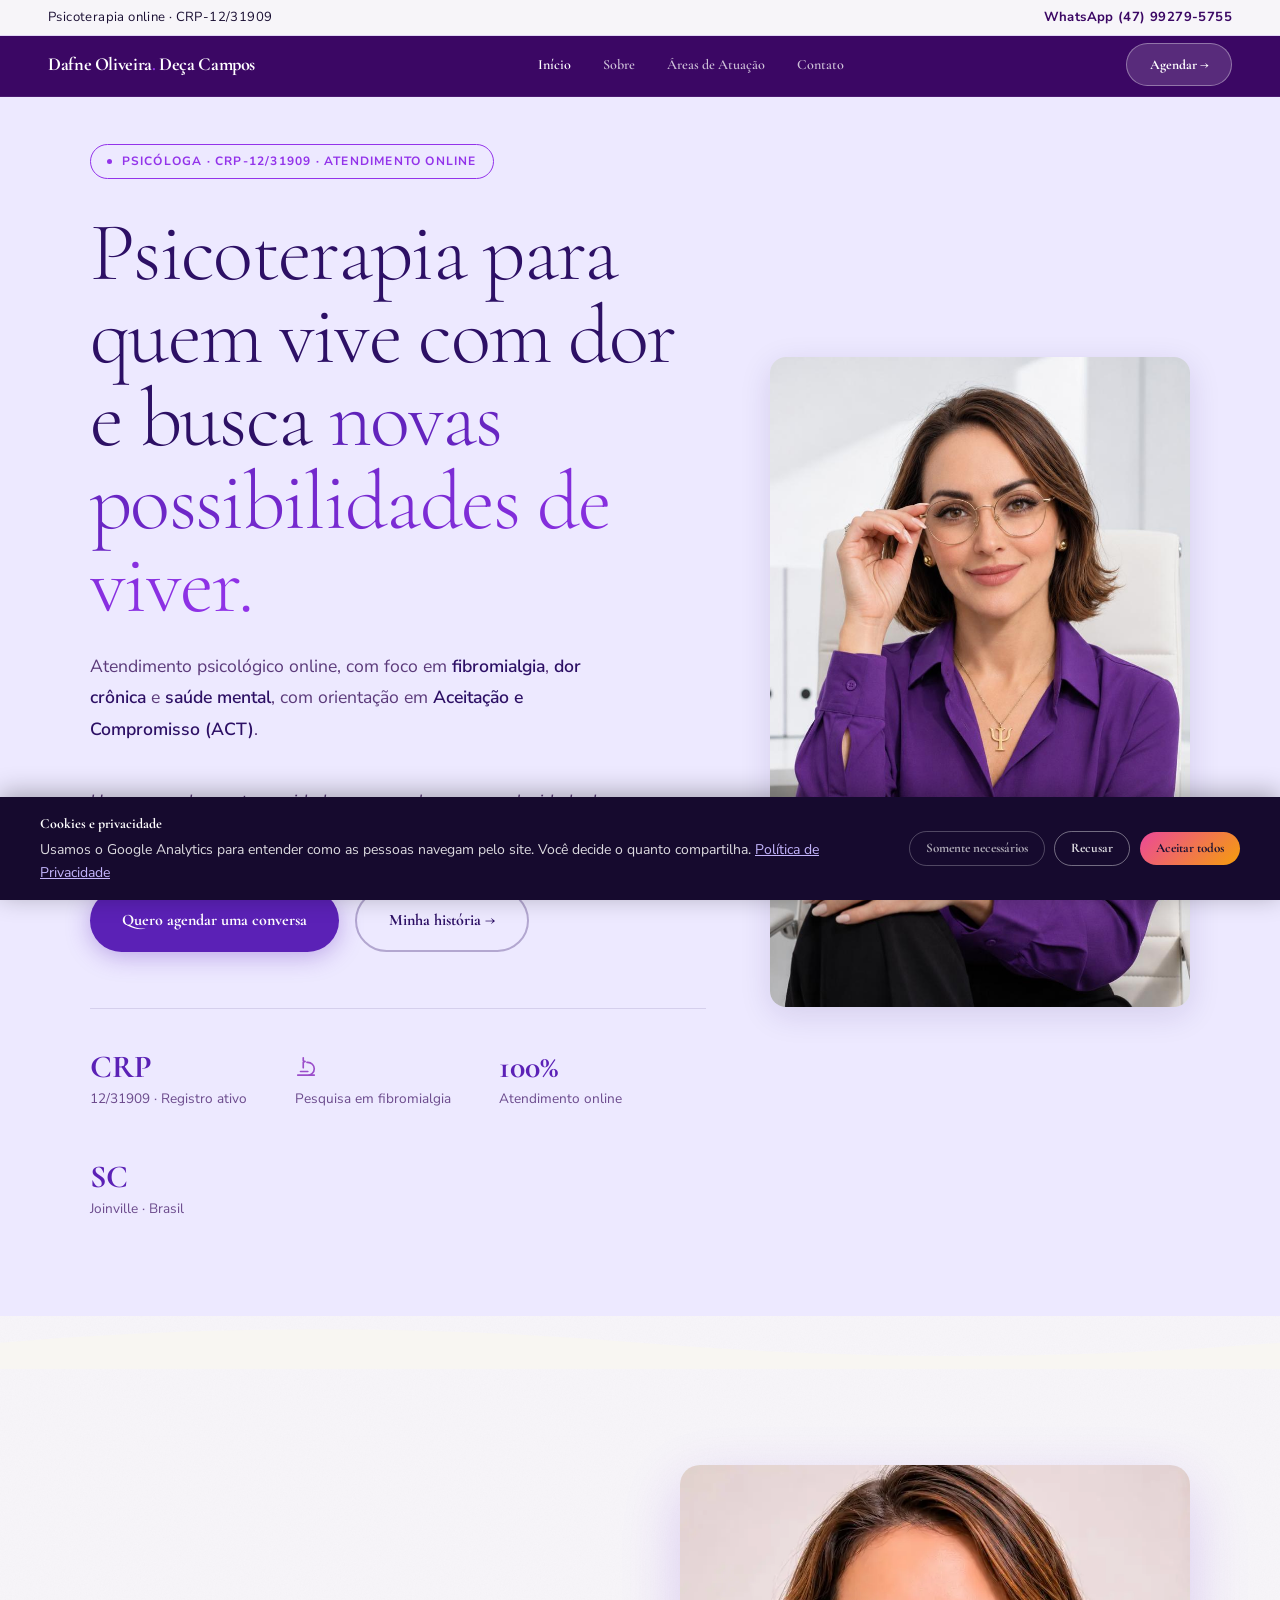
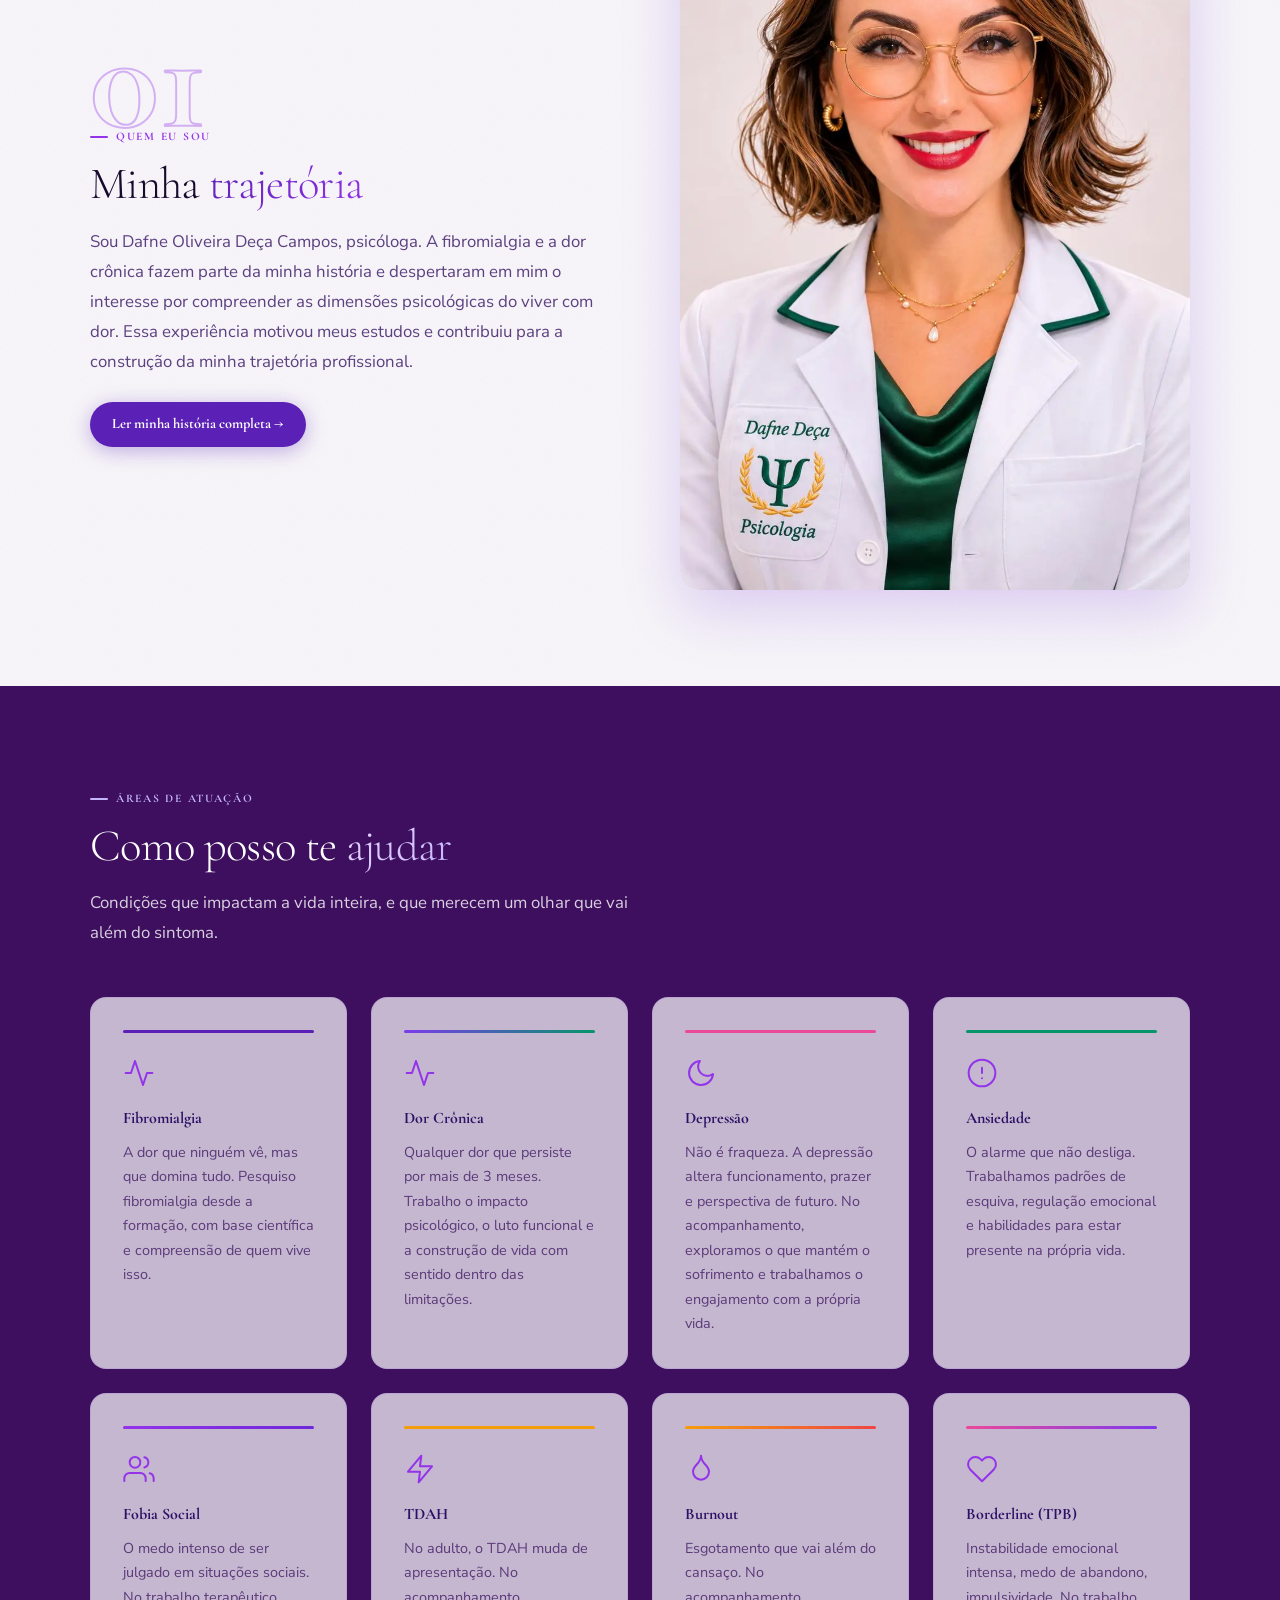
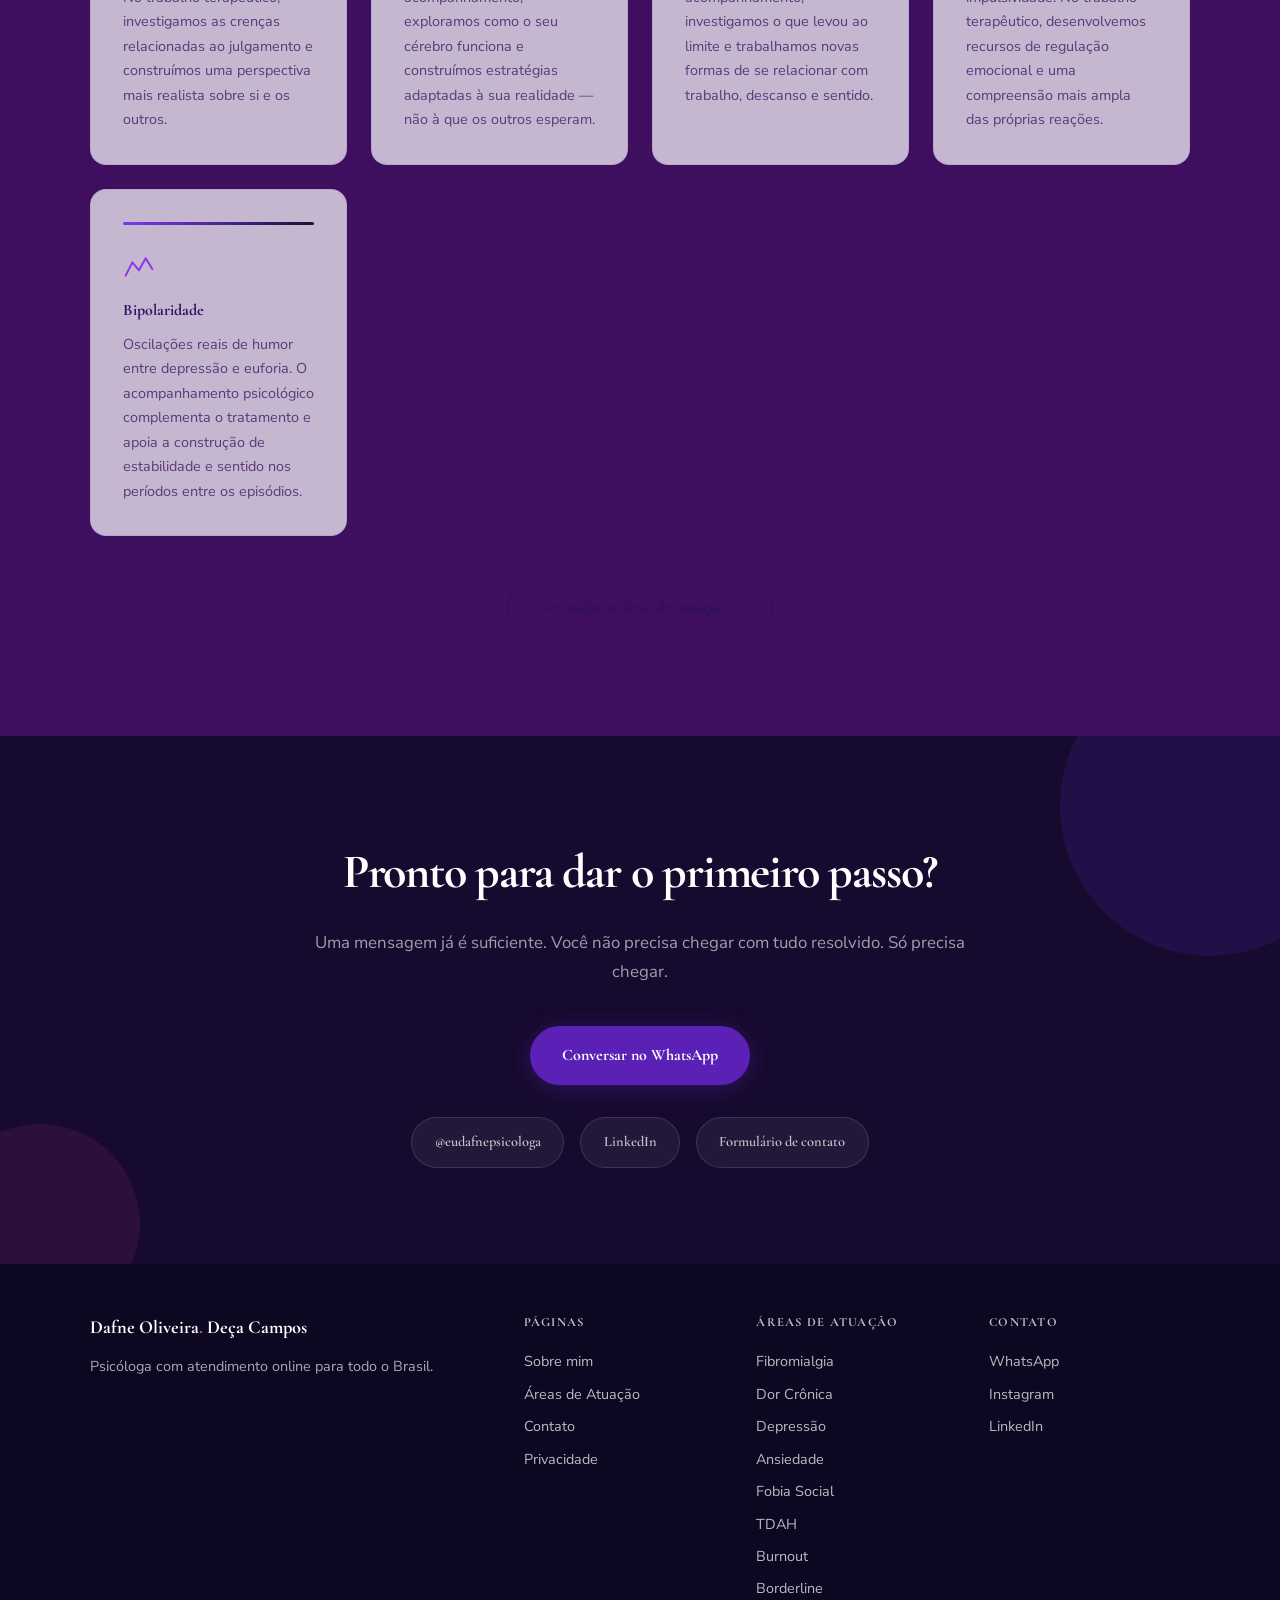
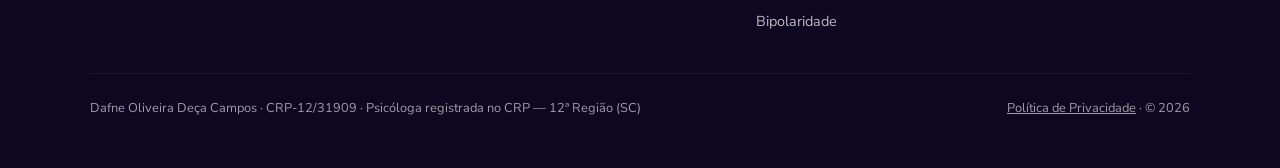
==== commit 122261e6: "fix: hero centralizado no desktop, ajudar legível no escuro (lilás claro), 'com orientação em ACT'" ====
--- a/index.html
+++ b/index.html
@@ -219,11 +219,11 @@
     .hero-inner {
       max-width: 1100px; margin: 0 auto; width: 100%;
       position: relative; z-index: 1;
-      display: flex; align-items: flex-start; gap: 4rem;
-    }
-    .hero-content { flex: 1 1 55%; min-width: 0; }
+      display: flex; align-items: center; gap: 4rem;
+    }
+    .hero-content { flex: 1 1 50%; min-width: 0; }
     .hero-photo {
-      flex: 0 0 400px; max-width: 400px;
+      flex: 0 0 420px; max-width: 420px;
       position: relative;
     }
     .hero-photo-wrap {
@@ -481,7 +481,7 @@
         </h1>
       </div>
       <p class="hero-sub">
-        Atendimento psicológico online, com foco em <strong>fibromialgia</strong>, <strong>dor crônica</strong> e <strong>saúde mental</strong>, fundamentado na <strong>Terapia de Aceitação e Compromisso (ACT)</strong>.
+        Atendimento psicológico online, com foco em <strong>fibromialgia</strong>, <strong>dor crônica</strong> e <strong>saúde mental</strong>, com orientação em <strong>Aceitação e Compromisso (ACT)</strong>.
       </p>
       <p class="hero-sub">
         <em>Um espaço de escuta e cuidado que reconhece a complexidade da dor e suas repercussões na vida cotidiana.</em>
--- a/css/style.css
+++ b/css/style.css
@@ -179,6 +179,11 @@
   color: var(--c-dark); margin-bottom: 1rem;
 }
 .section-dark .section-title { color: var(--c-white); }
+.section-dark .section-title em {
+  background: linear-gradient(135deg, #E9D5FF 0%, #C4B5FD 100%);
+  -webkit-background-clip: text; -webkit-text-fill-color: transparent;
+  background-clip: text;
+}
 .section-title em {
   font-style: normal;
   background: var(--g-cool);
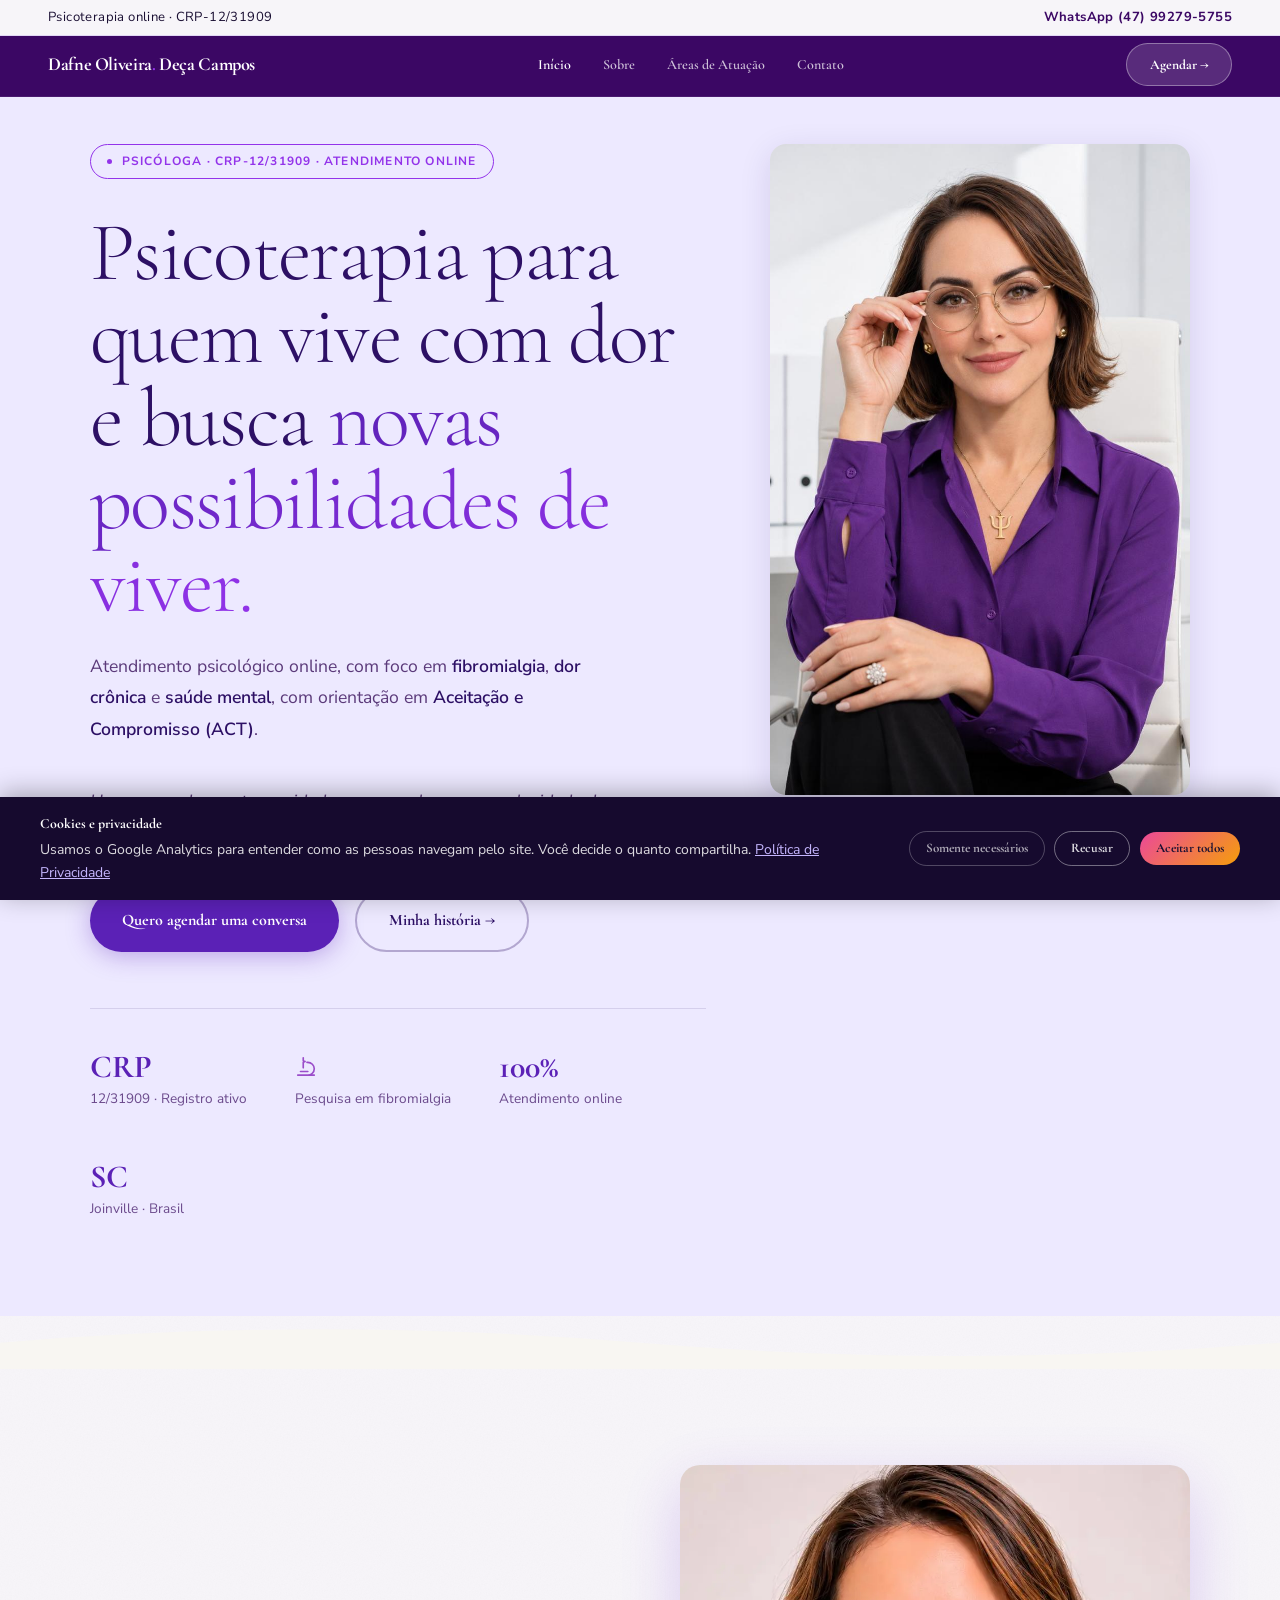
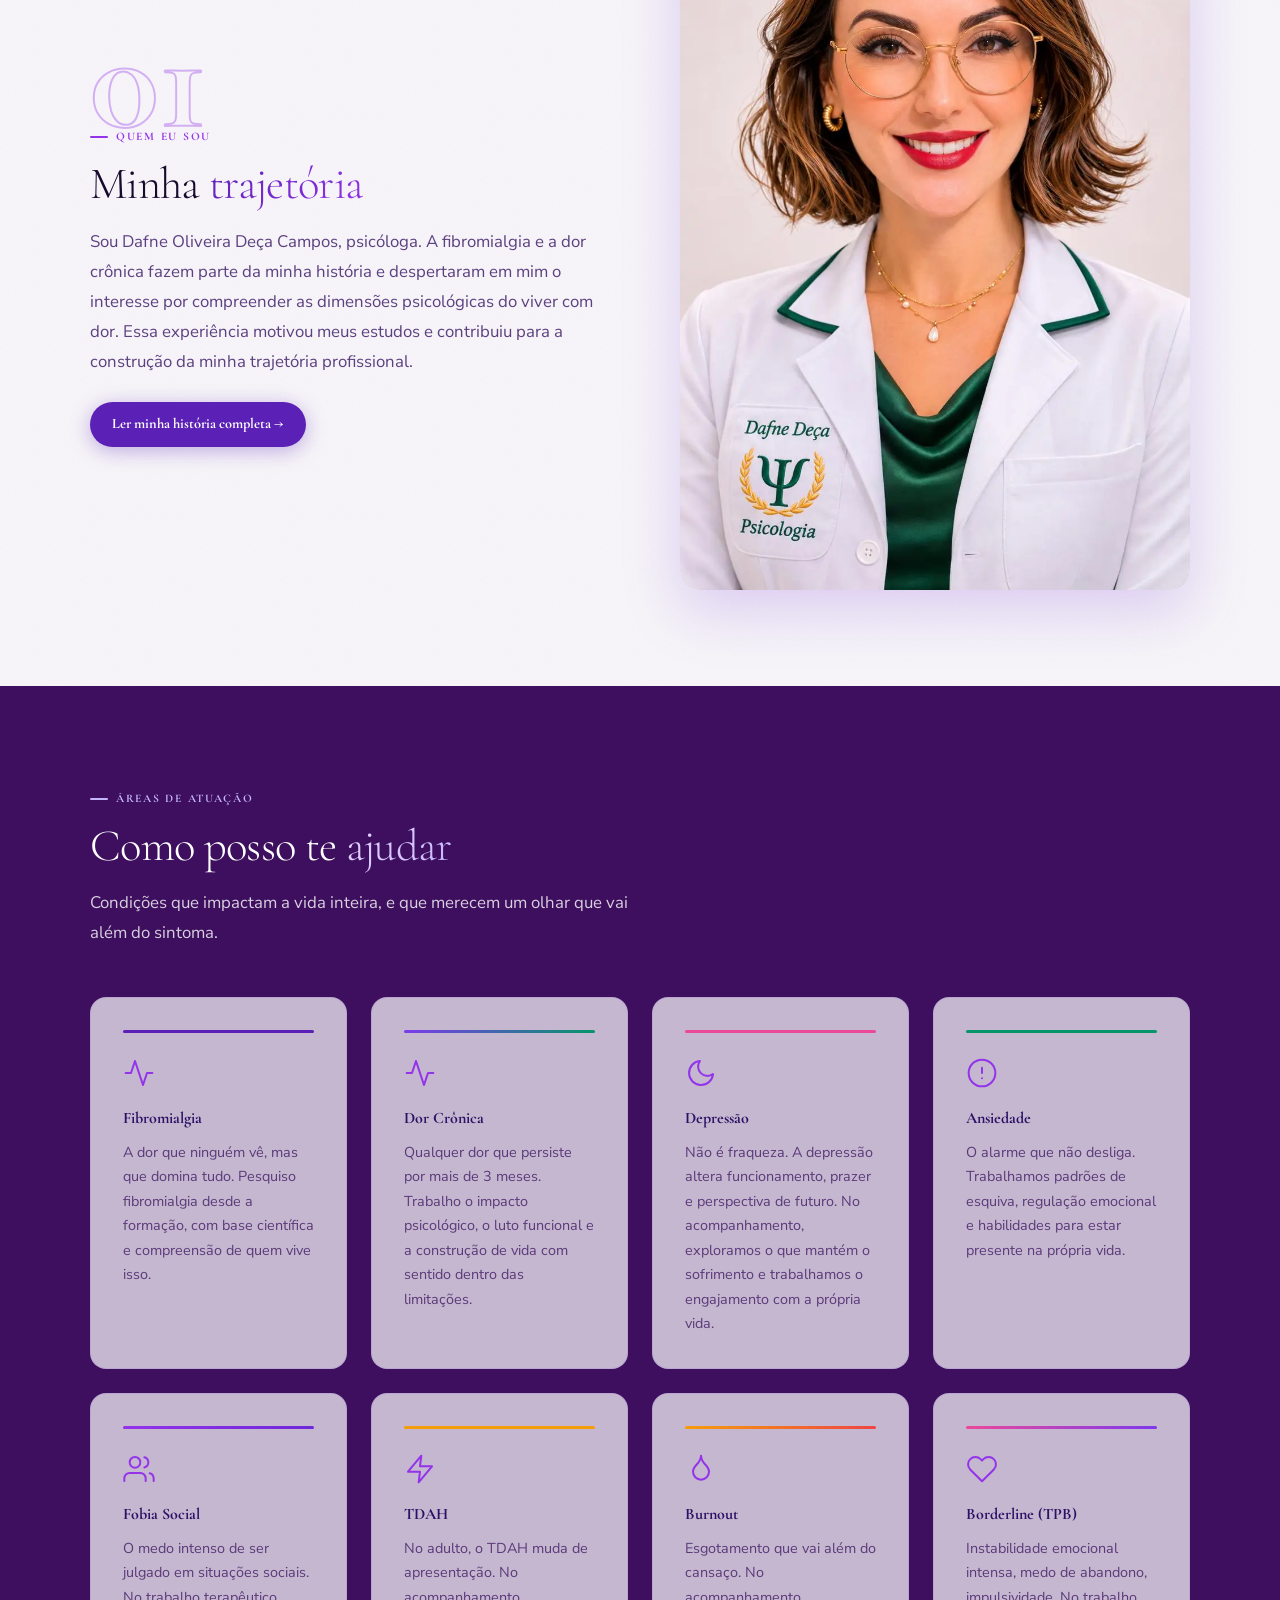
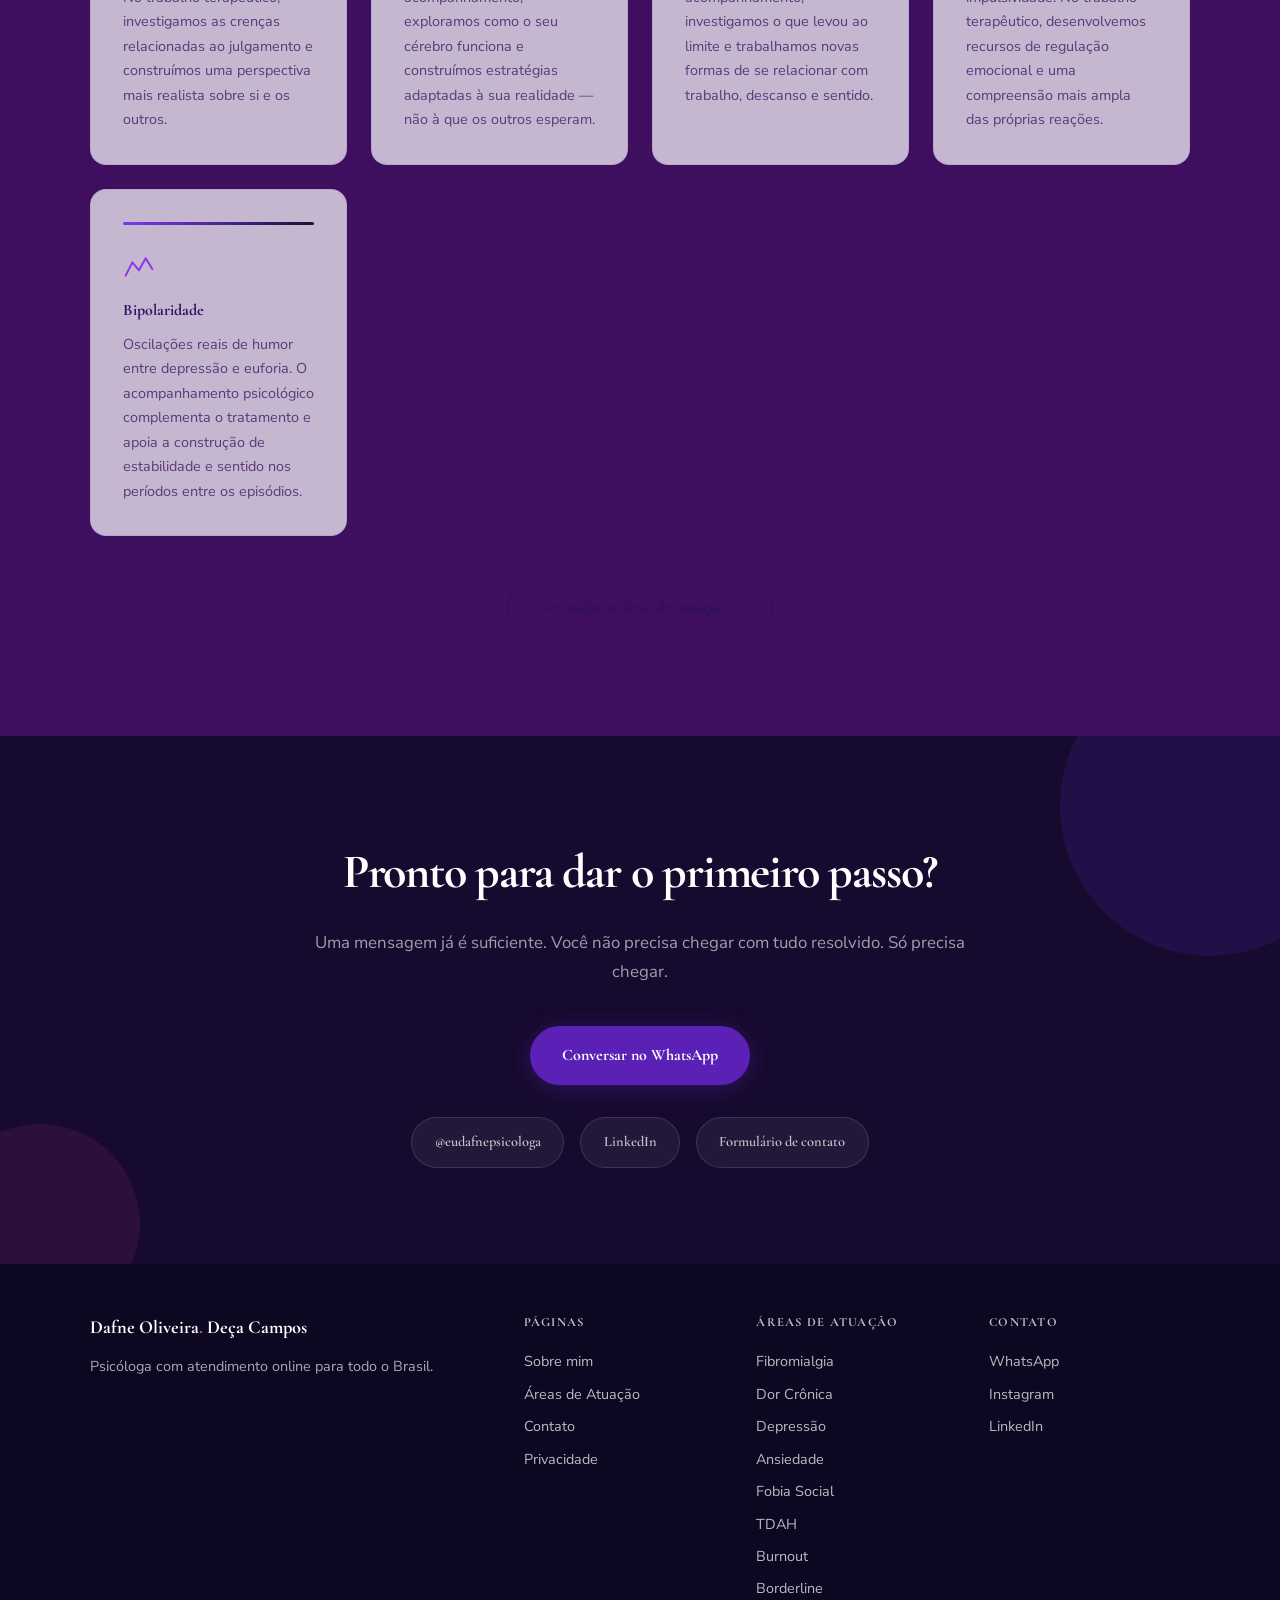
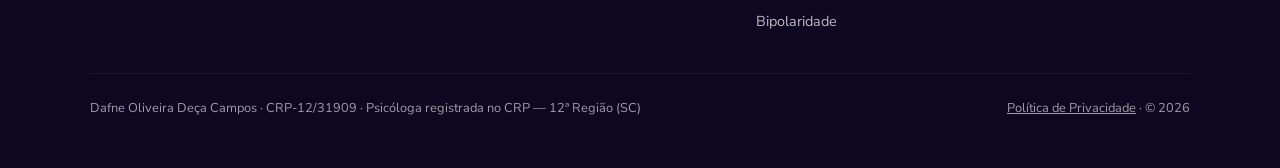
==== commit e7fe7ca9: "fix: hero alinhamento de volta ao topo (flex-start)" ====
--- a/index.html
+++ b/index.html
@@ -219,7 +219,7 @@
     .hero-inner {
       max-width: 1100px; margin: 0 auto; width: 100%;
       position: relative; z-index: 1;
-      display: flex; align-items: center; gap: 4rem;
+      display: flex; align-items: flex-start; gap: 4rem;
     }
     .hero-content { flex: 1 1 50%; min-width: 0; }
     .hero-photo {
